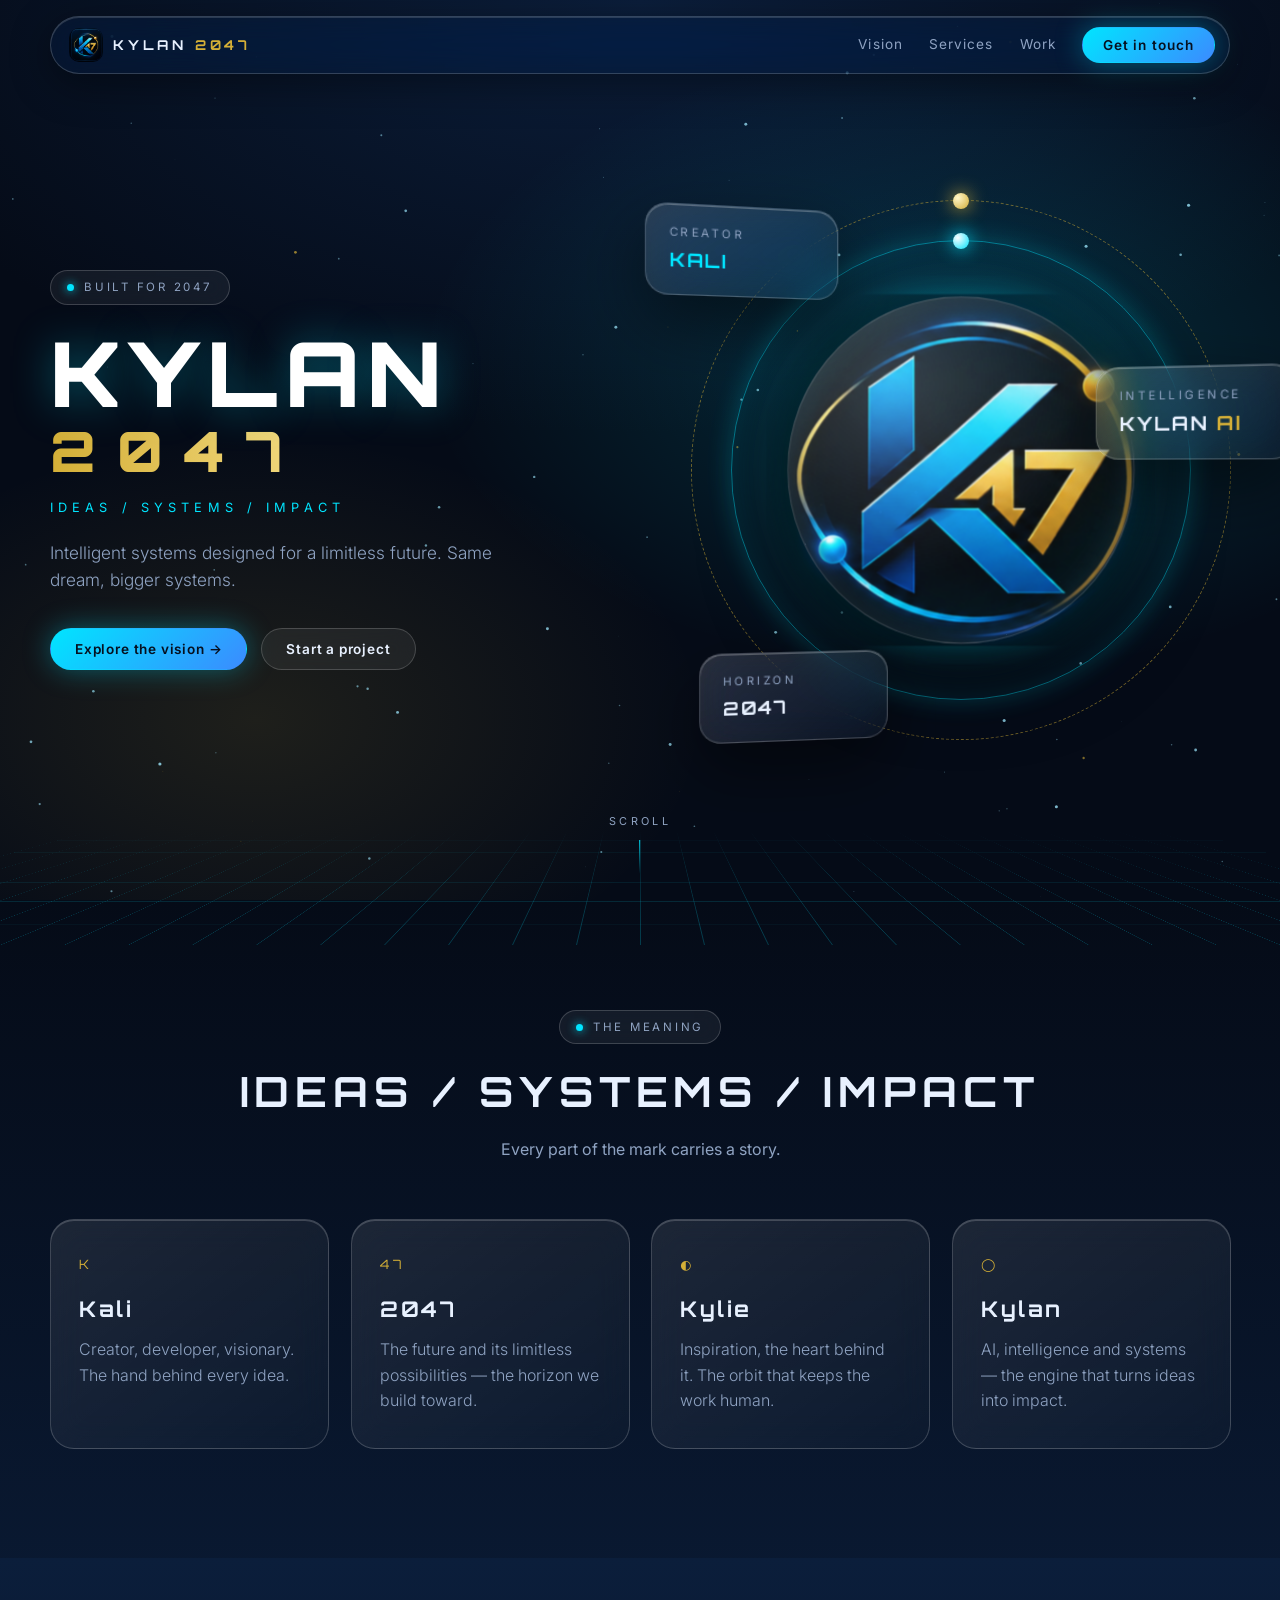
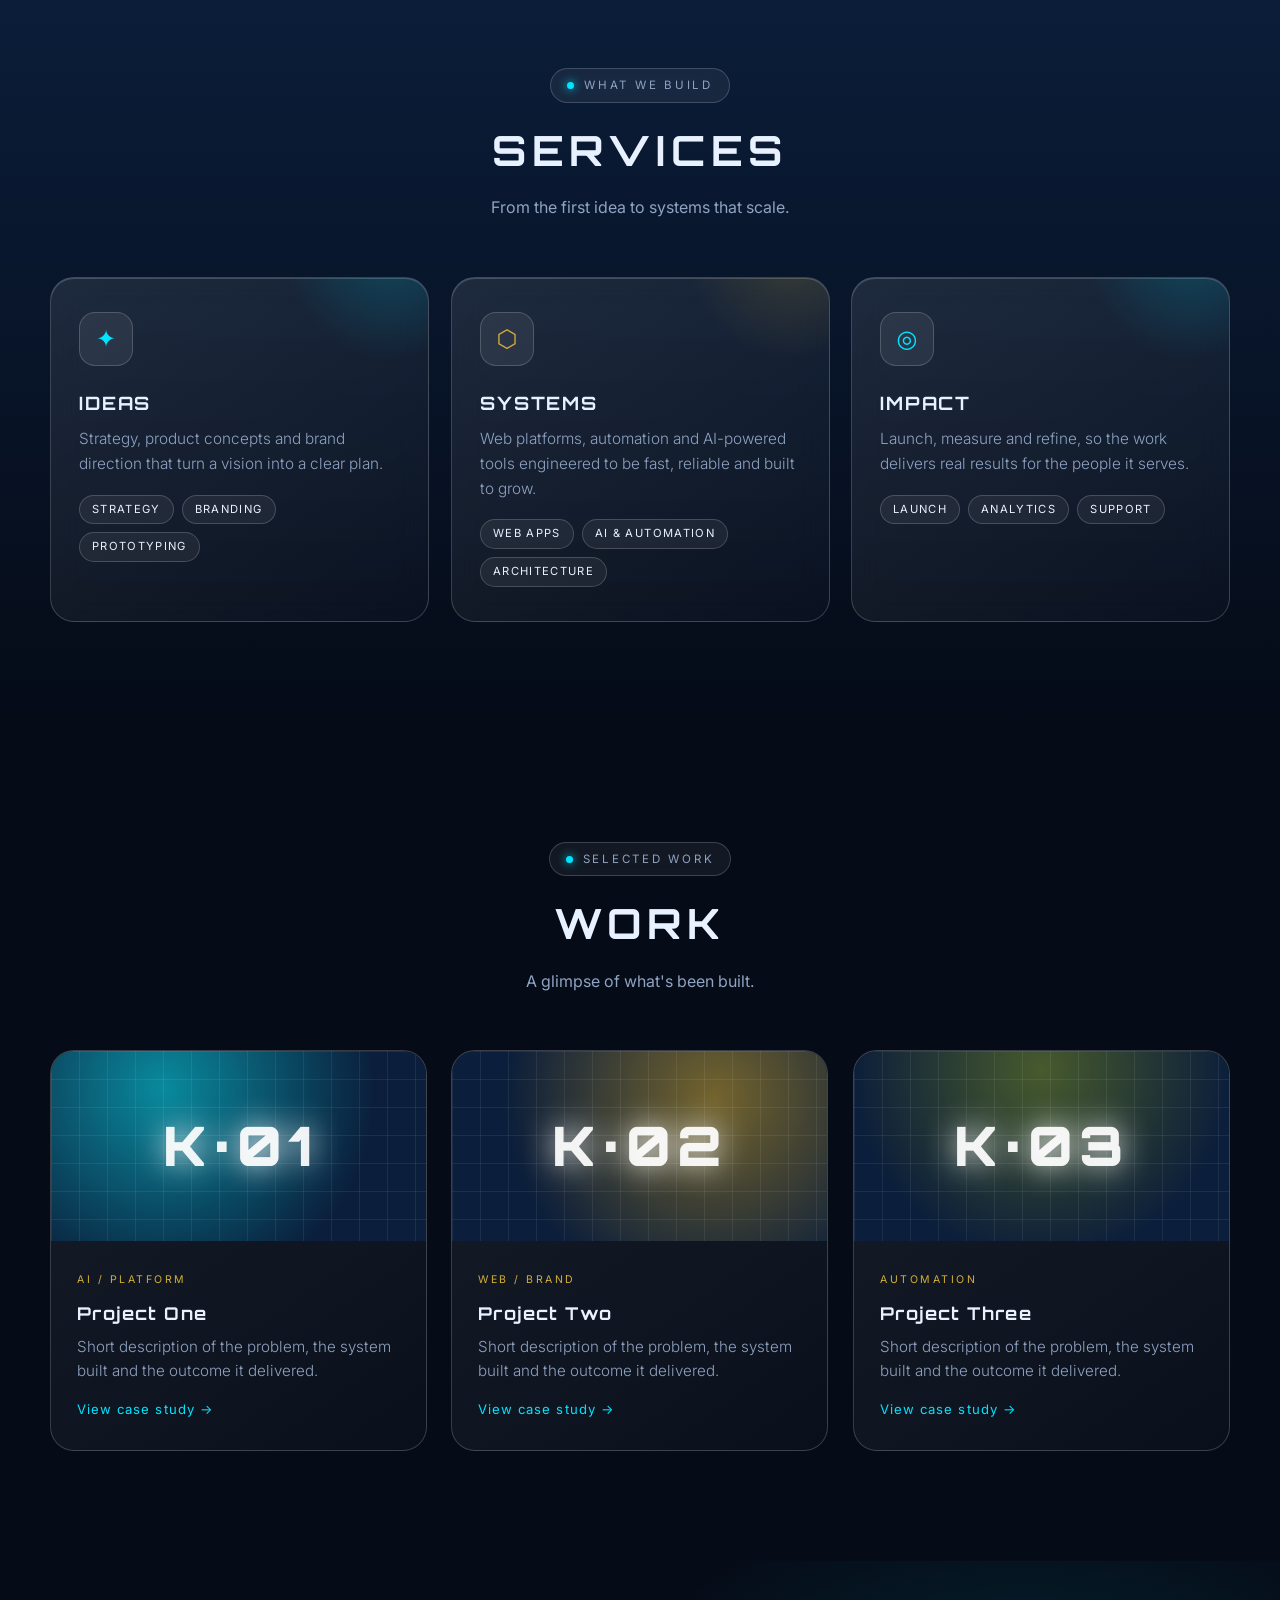
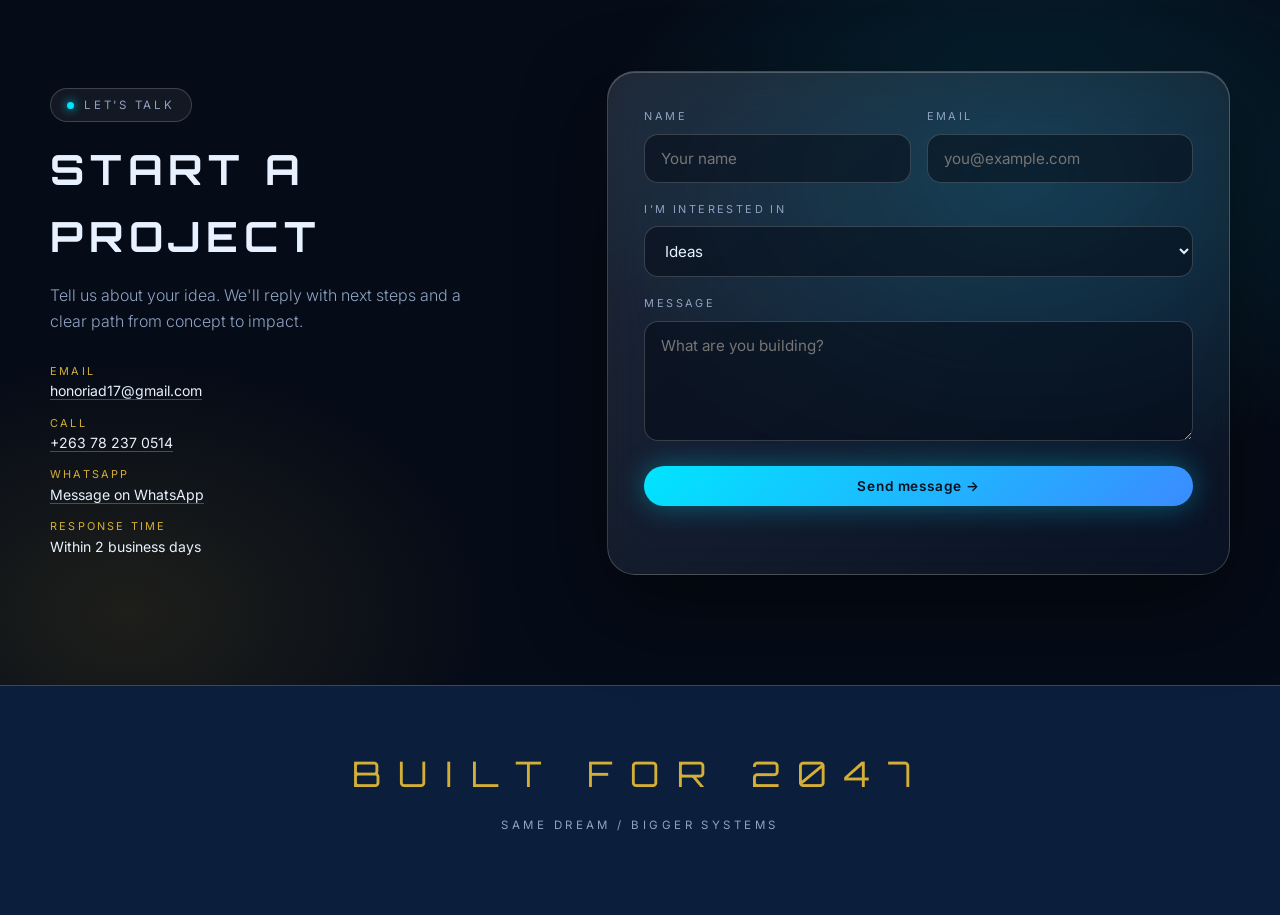
==== index.html @ e0486b14 "Initial commit" ====
<!doctype html>
<html lang="en">
<head>
<meta charset="utf-8">
<meta name="viewport" content="width=device-width, initial-scale=1">
<title>Kylan 2047 — Ideas / Systems / Impact</title>
<meta name="description" content="Kylan 2047 — built for the future. Same dream, bigger systems.">
<link rel="icon" href="assets/favicon.png">
<link rel="preconnect" href="https://fonts.googleapis.com">
<link href="https://fonts.googleapis.com/css2?family=Orbitron:wght@500;700;900&family=Inter:wght@300;400;500;600&display=swap" rel="stylesheet">
<style>
  :root {
    --navy: #0B1E3B;
    --cyan: #00E5FF;
    --green: #556B2F;
    --gold: #D4AF37;
    --ink: #050B17;
    --text: #E8F1FF;
    --muted: #8FA3C2;
    --glass: rgba(255,255,255,.06);
    --glass-edge: rgba(255,255,255,.18);
    --display: 'Orbitron', system-ui, sans-serif;
    --body: 'Inter', system-ui, sans-serif;
  }
  * { box-sizing: border-box; margin: 0; }
  html { scroll-behavior: smooth; }
  body {
    background: var(--ink);
    color: var(--text);
    font-family: var(--body);
    line-height: 1.6;
    overflow-x: hidden;
  }

  /* ---------- NAV ---------- */
  nav {
    position: fixed; inset: 16px 16px auto 16px; z-index: 50;
    max-width: 1180px; margin-inline: auto;
    display: flex; align-items: center; justify-content: space-between;
    padding: 10px 14px 10px 18px;
    background: rgba(11,30,59,.45);
    border: 1px solid var(--glass-edge);
    border-radius: 999px;
    backdrop-filter: blur(18px) saturate(160%);
    -webkit-backdrop-filter: blur(18px) saturate(160%);
    box-shadow: 0 10px 40px rgba(0,0,0,.4), inset 0 1px 0 rgba(255,255,255,.15);
  }
  .brand { display: flex; align-items: center; gap: 10px; text-decoration: none; color: var(--text);
    font-family: var(--display); font-weight: 700; letter-spacing: .28em; font-size: .85rem; }
  .brand img { width: 34px; height: 34px; object-fit: cover; border-radius: 10px; }
  .brand b { color: var(--gold); font-weight: 700; }
  .links { display: flex; gap: 26px; align-items: center; }
  .links a { color: var(--muted); text-decoration: none; font-size: .85rem; letter-spacing: .08em; transition: color .2s; }
  .links a:hover { color: var(--cyan); }
  .links a.btn-primary, .links a.btn-primary:hover { color: #06101f; }
  .btn {
    display: inline-flex; align-items: center; gap: 8px;
    padding: 12px 24px; border-radius: 999px; text-decoration: none; cursor: pointer;
    font: 600 .85rem var(--body); letter-spacing: .06em; border: 1px solid transparent;
    transition: transform .2s, box-shadow .2s, background .2s;
  }
  .btn-primary {
    color: #06101f;
    background: linear-gradient(135deg, var(--cyan), #3b8bff);
    box-shadow: 0 0 28px rgba(0,229,255,.35);
  }
  .btn-primary:hover { transform: translateY(-2px); box-shadow: 0 0 44px rgba(0,229,255,.6); }
  .btn-ghost { color: var(--text); background: var(--glass); border-color: var(--glass-edge);
    backdrop-filter: blur(10px); -webkit-backdrop-filter: blur(10px); }
  .btn-ghost:hover { border-color: var(--gold); color: var(--gold); transform: translateY(-2px); }
  nav .btn { padding: 9px 20px; }

  /* ---------- HERO ---------- */
  .hero {
    position: relative; min-height: 100vh; min-height: 100svh;
    display: grid; place-items: center;
    padding: 120px 24px 80px;
    isolation: isolate;
    background:
      radial-gradient(60% 50% at 75% 40%, rgba(0,229,255,.16), transparent 70%),
      radial-gradient(50% 45% at 20% 80%, rgba(212,175,55,.12), transparent 70%),
      radial-gradient(80% 60% at 50% 0%, var(--navy), transparent 80%),
      var(--ink);
  }
  .grid-floor {
    position: absolute; left: -25%; right: -25%; bottom: -5%; height: 55%; z-index: -1;
    background-image:
      linear-gradient(rgba(0,229,255,.22) 1px, transparent 1px),
      linear-gradient(90deg, rgba(0,229,255,.22) 1px, transparent 1px);
    background-size: 64px 64px;
    transform: perspective(500px) rotateX(62deg);
    transform-origin: 50% 100%;
    mask-image: linear-gradient(to top, #000 10%, transparent 85%);
    -webkit-mask-image: linear-gradient(to top, #000 10%, transparent 85%);
    animation: gridmove 6s linear infinite;
  }
  @keyframes gridmove { to { background-position: 0 64px, 64px 0; } }
  #stars { position: absolute; inset: 0; z-index: -2; width: 100%; height: 100%; }

  .hero-inner {
    width: 100%; max-width: 1180px;
    display: grid; grid-template-columns: 1.05fr .95fr; gap: 48px; align-items: center;
  }
  .eyebrow {
    display: inline-flex; align-items: center; gap: 10px;
    padding: 7px 16px; border-radius: 999px;
    background: var(--glass); border: 1px solid var(--glass-edge);
    backdrop-filter: blur(10px); -webkit-backdrop-filter: blur(10px);
    font-size: .72rem; letter-spacing: .24em; text-transform: uppercase; color: var(--muted);
  }
  .eyebrow i { width: 7px; height: 7px; border-radius: 50%; background: var(--cyan); box-shadow: 0 0 10px var(--cyan); }
  h1 {
    margin: 22px 0 18px;
    font-family: var(--display); font-weight: 900; line-height: 1.02;
    font-size: clamp(2.8rem, 7vw, 5.6rem); letter-spacing: .08em;
  }
  h1 .name { display: block; color: #fff; text-shadow: 0 0 40px rgba(0,229,255,.35); }
  h1 .year {
    display: block; font-size: .62em; letter-spacing: .38em; margin-top: .1em;
    background: linear-gradient(90deg, var(--gold), #f7e08a, var(--gold));
    -webkit-background-clip: text; background-clip: text; color: transparent;
  }
  .tagline { font-size: .8rem; letter-spacing: .4em; text-transform: uppercase; color: var(--cyan); margin-bottom: 20px; }
  .lede { max-width: 480px; color: var(--muted); font-size: 1.08rem; font-weight: 300; }
  .cta { display: flex; flex-wrap: wrap; gap: 14px; margin-top: 34px; }

  /* 3D stage */
  .stage { position: relative; height: min(560px, 70vw); perspective: 1200px; }
  .scene {
    position: absolute; inset: 0; transform-style: preserve-3d;
    transition: transform .15s ease-out;
  }
  .layer { position: absolute; transform-style: preserve-3d; }

  .core { left: 50%; top: 50%; width: 330px; height: 330px; margin: -165px 0 0 -165px; transform: translateZ(60px); animation: float 7s ease-in-out infinite; }
  .core .glass-disc {
    position: absolute; inset: 0; border-radius: 50%;
    background: radial-gradient(circle at 30% 25%, rgba(255,255,255,.22), rgba(255,255,255,.04) 55%, rgba(0,229,255,.08));
    border: 1px solid var(--glass-edge);
    backdrop-filter: blur(14px); -webkit-backdrop-filter: blur(14px);
    box-shadow: 0 30px 80px rgba(0,0,0,.55), 0 0 90px rgba(0,229,255,.25), inset 0 0 40px rgba(255,255,255,.08);
  }
  .core img {
    position: absolute; inset: -6%; width: 112%; height: 112%; object-fit: contain;
    mix-blend-mode: screen; transform: translateZ(50px);
    -webkit-mask-image: radial-gradient(circle, #000 55%, transparent 74%);
    mask-image: radial-gradient(circle, #000 55%, transparent 74%);
    filter: drop-shadow(0 0 22px rgba(0,229,255,.45));
  }
  @keyframes float { 0%,100% { translate: 0 -10px; } 50% { translate: 0 12px; } }

  .ring {
    left: 50%; top: 50%; border-radius: 50%; border: 1px solid transparent;
    transform-style: preserve-3d;
  }
  .ring.r1 { width: 460px; height: 460px; margin: -230px 0 0 -230px;
    border-color: rgba(0,229,255,.45); box-shadow: 0 0 24px rgba(0,229,255,.2), inset 0 0 24px rgba(0,229,255,.1);
    animation: spin1 16s linear infinite; }
  .ring.r2 { width: 540px; height: 540px; margin: -270px 0 0 -270px;
    border-color: rgba(212,175,55,.5); border-style: dashed;
    animation: spin2 24s linear infinite; }
  @keyframes spin1 { from { transform: rotateX(72deg) rotateZ(0); } to { transform: rotateX(72deg) rotateZ(360deg); } }
  @keyframes spin2 { from { transform: rotateX(72deg) rotateY(18deg) rotateZ(360deg); } to { transform: rotateX(72deg) rotateY(18deg) rotateZ(0); } }
  .orb { position: absolute; width: 16px; height: 16px; border-radius: 50%; top: -8px; left: calc(50% - 8px); }
  .r1 .orb { background: radial-gradient(circle at 30% 30%, #fff, var(--cyan)); box-shadow: 0 0 18px var(--cyan); }
  .r2 .orb { background: radial-gradient(circle at 30% 30%, #fff6c9, var(--gold)); box-shadow: 0 0 18px var(--gold); }

  .card {
    position: absolute; padding: 16px 20px; border-radius: 20px; min-width: 170px;
    background: linear-gradient(145deg, rgba(255,255,255,.14), rgba(255,255,255,.03));
    border: 1px solid var(--glass-edge);
    backdrop-filter: blur(20px) saturate(170%); -webkit-backdrop-filter: blur(20px) saturate(170%);
    box-shadow: 0 24px 60px rgba(0,0,0,.5), inset 0 1px 0 rgba(255,255,255,.25);
  }
  .card small { display: block; font-size: .64rem; letter-spacing: .24em; text-transform: uppercase; color: var(--muted); }
  .card strong { display: block; margin-top: 4px; font-family: var(--display); font-size: 1.05rem; letter-spacing: .1em; }
  .card em { font-style: normal; color: var(--gold); }
  .c1 { left: -2%; top: 8%; transform: translateZ(130px) rotateY(14deg); animation: float 6s ease-in-out infinite; }
  .c2 { right: -3%; top: 34%; transform: translateZ(170px) rotateY(-16deg); animation: float 8s ease-in-out -2s infinite; }
  .c3 { left: 6%; bottom: 6%; transform: translateZ(110px) rotateY(10deg); animation: float 7s ease-in-out -4s infinite; }
  .c1 strong { color: var(--cyan); }

  .scroll-hint { position: absolute; bottom: 26px; left: 50%; translate: -50% 0; font-size: .68rem; letter-spacing: .3em; color: var(--muted); text-transform: uppercase; }
  .scroll-hint::after { content: ""; display: block; width: 1px; height: 34px; margin: 10px auto 0; background: linear-gradient(var(--cyan), transparent); animation: drip 2s ease-in-out infinite; }
  @keyframes drip { 0% { transform: scaleY(0); transform-origin: top; } 50% { transform: scaleY(1); transform-origin: top; } 51% { transform-origin: bottom; } 100% { transform: scaleY(0); transform-origin: bottom; } }

  /* ---------- PILLARS ---------- */
  section.pillars { padding: 110px 24px; background: linear-gradient(var(--ink), var(--navy) 140%); }
  .wrap { max-width: 1180px; margin: 0 auto; }
  .section-head { text-align: center; margin-bottom: 56px; }
  .section-head h2 { font-family: var(--display); font-size: clamp(1.7rem, 4vw, 2.6rem); letter-spacing: .14em; margin-top: 14px; }
  .section-head p { color: var(--muted); margin-top: 12px; }
  .cards { display: grid; grid-template-columns: repeat(auto-fit, minmax(260px, 1fr)); gap: 22px; perspective: 1000px; }
  .pillar {
    padding: 34px 28px; border-radius: 24px;
    background: linear-gradient(145deg, rgba(255,255,255,.09), rgba(255,255,255,.02));
    border: 1px solid var(--glass-edge);
    backdrop-filter: blur(16px); -webkit-backdrop-filter: blur(16px);
    box-shadow: inset 0 1px 0 rgba(255,255,255,.18);
    transition: transform .25s ease-out, border-color .3s, box-shadow .3s;
    transform-style: preserve-3d; will-change: transform;
  }
  .pillar:hover { border-color: rgba(0,229,255,.5); box-shadow: 0 30px 70px rgba(0,0,0,.5), 0 0 40px rgba(0,229,255,.15); }
  .pillar .num { font-family: var(--display); font-size: .8rem; letter-spacing: .3em; color: var(--gold); transform: translateZ(30px); display: block; }
  .pillar h3 { font-family: var(--display); font-size: 1.35rem; letter-spacing: .12em; margin: 18px 0 10px; transform: translateZ(40px); }
  .pillar p { color: var(--muted); font-weight: 300; transform: translateZ(20px); }

  /* ---------- SHARED SECTION BITS ---------- */
  section { scroll-margin-top: 90px; }
  section.services, section.work, section.contact { padding: 110px 24px; position: relative; }
  section.services { background: linear-gradient(var(--navy), var(--ink)); }
  section.work { background: var(--ink); }
  section.contact {
    background:
      radial-gradient(50% 60% at 80% 30%, rgba(0,229,255,.14), transparent 70%),
      radial-gradient(40% 50% at 10% 90%, rgba(212,175,55,.12), transparent 70%),
      var(--ink);
  }

  /* ---------- SERVICES ---------- */
  .svc-grid { display: grid; grid-template-columns: repeat(auto-fit, minmax(290px, 1fr)); gap: 22px; perspective: 1000px; }
  .svc {
    position: relative; padding: 34px 28px; border-radius: 24px; overflow: hidden;
    background: linear-gradient(145deg, rgba(255,255,255,.09), rgba(255,255,255,.02));
    border: 1px solid var(--glass-edge);
    backdrop-filter: blur(16px); -webkit-backdrop-filter: blur(16px);
    box-shadow: inset 0 1px 0 rgba(255,255,255,.18);
    transition: transform .25s ease-out, border-color .3s, box-shadow .3s;
    transform-style: preserve-3d; will-change: transform;
  }
  .svc::before {
    content: ""; position: absolute; inset: -40% -20% auto auto; width: 220px; height: 220px; border-radius: 50%;
    background: radial-gradient(circle, var(--accent, var(--cyan)), transparent 70%); opacity: .18; transition: opacity .3s;
  }
  .svc:hover { border-color: var(--accent, var(--cyan)); box-shadow: 0 30px 70px rgba(0,0,0,.5); }
  .svc:hover::before { opacity: .38; }
  .svc.gold { --accent: var(--gold); }
  .svc .ico {
    width: 54px; height: 54px; border-radius: 16px; display: grid; place-items: center; font-size: 1.5rem;
    background: rgba(255,255,255,.07); border: 1px solid var(--glass-edge); color: var(--accent, var(--cyan));
    transform: translateZ(40px);
  }
  .svc h3 { font-family: var(--display); font-size: 1.15rem; letter-spacing: .1em; margin: 22px 0 10px; transform: translateZ(30px); }
  .svc p { color: var(--muted); font-weight: 300; font-size: .96rem; }
  .svc ul { list-style: none; padding: 0; margin: 18px 0 0; display: flex; flex-wrap: wrap; gap: 8px; }
  .svc li { font-size: .7rem; letter-spacing: .12em; text-transform: uppercase; padding: 5px 12px; border-radius: 999px;
    background: rgba(255,255,255,.06); border: 1px solid var(--glass-edge); color: var(--text); }

  /* ---------- WORK ---------- */
  .work-grid { display: grid; grid-template-columns: repeat(auto-fit, minmax(300px, 1fr)); gap: 24px; perspective: 1200px; }
  .project {
    border-radius: 24px; overflow: hidden; text-decoration: none; color: inherit; display: block;
    background: linear-gradient(145deg, rgba(255,255,255,.08), rgba(255,255,255,.02));
    border: 1px solid var(--glass-edge);
    transition: transform .25s ease-out, border-color .3s, box-shadow .3s; will-change: transform;
  }
  .project:hover { border-color: rgba(0,229,255,.5); box-shadow: 0 30px 70px rgba(0,0,0,.55), 0 0 40px rgba(0,229,255,.12); }
  .thumb { height: 190px; position: relative; display: grid; place-items: center; overflow: hidden; }
  .thumb::before { content: ""; position: absolute; inset: 0; background-image:
      linear-gradient(rgba(255,255,255,.07) 1px, transparent 1px), linear-gradient(90deg, rgba(255,255,255,.07) 1px, transparent 1px);
    background-size: 28px 28px; }
  .thumb .glyph { position: relative; font-family: var(--display); font-weight: 900; font-size: 3.4rem; letter-spacing: .1em;
    color: rgba(255,255,255,.92); text-shadow: 0 0 30px currentColor; }
  .t1 { background: radial-gradient(circle at 30% 20%, rgba(0,229,255,.55), var(--navy) 70%); }
  .t2 { background: radial-gradient(circle at 70% 25%, rgba(212,175,55,.5), var(--navy) 70%); }
  .t3 { background: radial-gradient(circle at 50% 10%, rgba(85,107,47,.8), var(--navy) 75%); }
  .proj-body { padding: 24px 26px 28px; }
  .tag { font-size: .66rem; letter-spacing: .24em; text-transform: uppercase; color: var(--gold); }
  .proj-body h3 { font-family: var(--display); font-size: 1.1rem; letter-spacing: .08em; margin: 8px 0 8px; }
  .proj-body p { color: var(--muted); font-weight: 300; font-size: .95rem; }
  .proj-body .more { display: inline-block; margin-top: 16px; color: var(--cyan); font-size: .82rem; letter-spacing: .08em; }

  /* ---------- CONTACT ---------- */
  .contact-wrap { display: grid; grid-template-columns: .9fr 1.1fr; gap: 48px; align-items: center; }
  .contact-copy h2 { font-family: var(--display); font-size: clamp(1.7rem, 4vw, 2.6rem); letter-spacing: .14em; margin: 14px 0; }
  .contact-copy p { color: var(--muted); font-weight: 300; max-width: 420px; }
  .contact-copy .meta { margin-top: 28px; display: grid; gap: 12px; font-size: .88rem; color: var(--text); }
  .contact-copy .meta span { color: var(--gold); letter-spacing: .2em; font-size: .68rem; text-transform: uppercase; display: block; }
  .contact-copy .meta a { color: var(--text); text-decoration: none; border-bottom: 1px solid rgba(0,229,255,.4); transition: color .2s, border-color .2s; }
  .contact-copy .meta a:hover { color: var(--cyan); border-color: var(--cyan); }
  .form-card {
    padding: 36px; border-radius: 28px;
    background: linear-gradient(145deg, rgba(255,255,255,.12), rgba(255,255,255,.03));
    border: 1px solid var(--glass-edge);
    backdrop-filter: blur(24px) saturate(170%); -webkit-backdrop-filter: blur(24px) saturate(170%);
    box-shadow: 0 30px 80px rgba(0,0,0,.5), inset 0 1px 0 rgba(255,255,255,.22);
  }
  .field { display: block; margin-bottom: 18px; }
  .field span { display: block; font-size: .68rem; letter-spacing: .22em; text-transform: uppercase; color: var(--muted); margin-bottom: 8px; }
  .field input, .field select, .field textarea {
    width: 100%; padding: 14px 16px; border-radius: 14px; font: 400 .95rem var(--body); color: var(--text);
    background: rgba(5,11,23,.55); border: 1px solid var(--glass-edge); outline: none;
    transition: border-color .2s, box-shadow .2s;
  }
  .field select option { background: var(--navy); }
  .field textarea { resize: vertical; min-height: 120px; }
  .field input:focus, .field select:focus, .field textarea:focus { border-color: var(--cyan); box-shadow: 0 0 0 3px rgba(0,229,255,.18); }
  .row2 { display: grid; grid-template-columns: 1fr 1fr; gap: 16px; }
  .form-card .btn { width: 100%; justify-content: center; border: 0; }
  .form-note { margin-top: 14px; font-size: .85rem; text-align: center; min-height: 1.3em; color: var(--cyan); }

  footer { padding: 60px 24px 80px; text-align: center; background: var(--navy); border-top: 1px solid var(--glass-edge); }
  footer .big { font-family: var(--display); font-size: clamp(1.4rem, 4vw, 2.2rem); letter-spacing: .5em; color: var(--gold); }
  footer p { color: var(--muted); letter-spacing: .3em; font-size: .72rem; text-transform: uppercase; margin-top: 14px; }

  /* ---------- RESPONSIVE ---------- */
  @media (max-width: 900px) {
    .links a:not(.btn) { display: none; }
    .contact-wrap { grid-template-columns: 1fr; }
    .row2 { grid-template-columns: 1fr; }
    .form-card { padding: 26px 20px; }
    .hero-inner { grid-template-columns: 1fr; text-align: center; gap: 20px; }
    .lede { margin-inline: auto; }
    .cta { justify-content: center; }
    .stage { height: 460px; order: -1; }
    .core { width: 240px; height: 240px; margin: -120px 0 0 -120px; }
    .ring.r1 { width: 330px; height: 330px; margin: -165px 0 0 -165px; }
    .ring.r2 { width: 390px; height: 390px; margin: -195px 0 0 -195px; }
    .c1 { left: 2%; top: 4%; transform: translateZ(60px) rotateY(14deg); }
    .c2 { right: 2%; top: 62%; transform: translateZ(70px) rotateY(-16deg); }
    .c3 { display: none; }
    .card { min-width: 140px; padding: 12px 16px; }
  }
  @media (prefers-reduced-motion: reduce) {
    *, *::before, *::after { animation: none !important; transition: none !important; }
  }
</style>
</head>
<body>

<nav>
  <a class="brand" href="#top"><img src="assets/favicon.png" alt=""><span>KYLAN <b>2047</b></span></a>
  <div class="links">
    <a href="#pillars">Vision</a>
    <a href="#services">Services</a>
    <a href="#work">Work</a>
    <a class="btn btn-primary" href="#contact">Get in touch</a>
  </div>
</nav>

<header class="hero" id="top">
  <canvas id="stars" aria-hidden="true"></canvas>
  <div class="grid-floor" aria-hidden="true"></div>

  <div class="hero-inner">
    <div class="copy">
      <span class="eyebrow"><i></i> Built for 2047</span>
      <h1><span class="name">KYLAN</span><span class="year">2047</span></h1>
      <p class="tagline">Ideas / Systems / Impact</p>
      <p class="lede">Intelligent systems designed for a limitless future. Same dream, bigger systems.</p>
      <div class="cta">
        <a class="btn btn-primary" href="#pillars">Explore the vision →</a>
        <a class="btn btn-ghost" href="#contact">Start a project</a>
      </div>
    </div>

    <div class="stage" id="stage">
      <div class="scene" id="scene">
        <div class="layer ring r1"><span class="orb"></span></div>
        <div class="layer ring r2"><span class="orb"></span></div>
        <div class="layer core">
          <div class="glass-disc"></div>
          <img src="assets/icon.png" alt="Kylan 2047 K47 emblem">
        </div>
        <div class="card c1"><small>Creator</small><strong>KALI</strong></div>
        <div class="card c2"><small>Intelligence</small><strong>KYLAN <em>AI</em></strong></div>
        <div class="card c3"><small>Horizon</small><strong>2047</strong></div>
      </div>
    </div>
  </div>

  <div class="scroll-hint">Scroll</div>
</header>

<section class="pillars" id="pillars">
  <div class="wrap">
    <div class="section-head">
      <span class="eyebrow"><i></i> The meaning</span>
      <h2>IDEAS / SYSTEMS / IMPACT</h2>
      <p>Every part of the mark carries a story.</p>
    </div>
    <div class="cards">
      <article class="pillar"><span class="num">K</span><h3>Kali</h3><p>Creator, developer, visionary. The hand behind every idea.</p></article>
      <article class="pillar"><span class="num">47</span><h3>2047</h3><p>The future and its limitless possibilities — the horizon we build toward.</p></article>
      <article class="pillar"><span class="num">◐</span><h3>Kylie</h3><p>Inspiration, the heart behind it. The orbit that keeps the work human.</p></article>
      <article class="pillar"><span class="num">◯</span><h3>Kylan</h3><p>AI, intelligence and systems — the engine that turns ideas into impact.</p></article>
    </div>
  </div>
</section>

<section class="services" id="services">
  <div class="wrap">
    <div class="section-head">
      <span class="eyebrow"><i></i> What we build</span>
      <h2>SERVICES</h2>
      <p>From the first idea to systems that scale.</p>
    </div>
    <div class="svc-grid">
      <article class="svc">
        <div class="ico">✦</div>
        <h3>IDEAS</h3>
        <p>Strategy, product concepts and brand direction that turn a vision into a clear plan.</p>
        <ul><li>Strategy</li><li>Branding</li><li>Prototyping</li></ul>
      </article>
      <article class="svc gold">
        <div class="ico">⬡</div>
        <h3>SYSTEMS</h3>
        <p>Web platforms, automation and AI-powered tools engineered to be fast, reliable and built to grow.</p>
        <ul><li>Web apps</li><li>AI &amp; automation</li><li>Architecture</li></ul>
      </article>
      <article class="svc">
        <div class="ico">◎</div>
        <h3>IMPACT</h3>
        <p>Launch, measure and refine, so the work delivers real results for the people it serves.</p>
        <ul><li>Launch</li><li>Analytics</li><li>Support</li></ul>
      </article>
    </div>
  </div>
</section>

<section class="work" id="work">
  <div class="wrap">
    <div class="section-head">
      <span class="eyebrow"><i></i> Selected work</span>
      <h2>WORK</h2>
      <p>A glimpse of what's been built.</p>
    </div>
    <div class="work-grid">
      <a class="project" href="#contact">
        <div class="thumb t1"><span class="glyph">K·01</span></div>
        <div class="proj-body"><span class="tag">AI / Platform</span><h3>Project One</h3><p>Short description of the problem, the system built and the outcome it delivered.</p><span class="more">View case study →</span></div>
      </a>
      <a class="project" href="#contact">
        <div class="thumb t2"><span class="glyph">K·02</span></div>
        <div class="proj-body"><span class="tag">Web / Brand</span><h3>Project Two</h3><p>Short description of the problem, the system built and the outcome it delivered.</p><span class="more">View case study →</span></div>
      </a>
      <a class="project" href="#contact">
        <div class="thumb t3"><span class="glyph">K·03</span></div>
        <div class="proj-body"><span class="tag">Automation</span><h3>Project Three</h3><p>Short description of the problem, the system built and the outcome it delivered.</p><span class="more">View case study →</span></div>
      </a>
    </div>
  </div>
</section>

<section class="contact" id="contact">
  <div class="wrap contact-wrap">
    <div class="contact-copy">
      <span class="eyebrow"><i></i> Let's talk</span>
      <h2>START A PROJECT</h2>
      <p>Tell us about your idea. We'll reply with next steps and a clear path from concept to impact.</p>
      <div class="meta">
        <div><span>Email</span><a href="mailto:honoriad17@gmail.com">honoriad17@gmail.com</a></div>
        <div><span>Call</span><a href="tel:+263782370514">+263 78 237 0514</a></div>
        <div><span>WhatsApp</span><a href="https://wa.me/263782370514" target="_blank" rel="noopener">Message on WhatsApp</a></div>
        <div><span>Response time</span>Within 2 business days</div>
      </div>
    </div>
    <form class="form-card" id="contactForm" novalidate>
      <div class="row2">
        <label class="field"><span>Name</span><input name="name" required autocomplete="name" placeholder="Your name"></label>
        <label class="field"><span>Email</span><input name="email" type="email" required autocomplete="email" placeholder="you@example.com"></label>
      </div>
      <label class="field"><span>I'm interested in</span>
        <select name="topic"><option>Ideas</option><option>Systems</option><option>Impact</option><option>Something else</option></select>
      </label>
      <label class="field"><span>Message</span><textarea name="message" required placeholder="What are you building?"></textarea></label>
      <button class="btn btn-primary" type="submit">Send message →</button>
      <p class="form-note" id="formNote" role="status"></p>
    </form>
  </div>
</section>

<footer>
  <div class="big">BUILT FOR 2047</div>
  <p>Same dream / Bigger systems</p>
</footer>

<script>
  // Mouse / touch parallax tilt for the hero scene
  const stage = document.getElementById('stage');
  const scene = document.getElementById('scene');
  const hero = document.querySelector('.hero');
  const reduce = matchMedia('(prefers-reduced-motion: reduce)').matches;
  function tilt(cx, cy) {
    const r = stage.getBoundingClientRect();
    const x = (cx - (r.left + r.width / 2)) / window.innerWidth;
    const y = (cy - (r.top + r.height / 2)) / window.innerHeight;
    scene.style.transform = `rotateY(${x * 28}deg) rotateX(${-y * 22}deg)`;
  }
  if (!reduce) {
    hero.addEventListener('pointermove', e => tilt(e.clientX, e.clientY));
    hero.addEventListener('pointerleave', () => scene.style.transform = '');
  }

  // Contact form -> Formspree. Paste your endpoint, e.g. 'https://formspree.io/f/xxxxxxxx'
  const FORMSPREE_ENDPOINT = 'https://formspree.io/f/maeqnlew';
  const form = document.getElementById('contactForm'), note = document.getElementById('formNote');
  const say = (msg, color) => { note.style.color = color; note.textContent = msg; };
  form.addEventListener('submit', async e => {
    e.preventDefault();
    const d = Object.fromEntries(new FormData(form));
    if (!d.name.trim() || !/^\S+@\S+\.\S+$/.test(d.email) || !d.message.trim()) {
      return say('Please add your name, a valid email and a message.', 'var(--gold)');
    }
    if (!FORMSPREE_ENDPOINT) {
      return say('The form isn\'t connected yet. Please email or WhatsApp us instead.', 'var(--gold)');
    }
    const btn = form.querySelector('button');
    btn.disabled = true; say('Sending…', 'var(--muted)');
    try {
      const res = await fetch(FORMSPREE_ENDPOINT, {
        method: 'POST', headers: { 'Accept': 'application/json' }, body: new FormData(form)
      });
      if (!res.ok) throw new Error(res.status);
      say('Thanks! Your message was sent. We\'ll be in touch soon.', 'var(--cyan)');
      form.reset();
    } catch {
      say('Something went wrong. Please email or WhatsApp us instead.', 'var(--gold)');
    } finally { btn.disabled = false; }
  });

  // 3D tilt on cards
  document.querySelectorAll('.pillar, .svc, .project').forEach(el => {
    if (reduce) return;
    el.addEventListener('pointermove', e => {
      const r = el.getBoundingClientRect();
      const px = (e.clientX - r.left) / r.width - .5;
      const py = (e.clientY - r.top) / r.height - .5;
      el.style.transform = `rotateY(${px * 14}deg) rotateX(${-py * 14}deg) translateZ(10px)`;
    });
    el.addEventListener('pointerleave', () => el.style.transform = '');
  });

  // Starfield with depth
  (function () {
    const c = document.getElementById('stars'), ctx = c.getContext('2d');
    let w, h, stars = [];
    function size() {
      const d = Math.min(devicePixelRatio || 1, 2);
      w = c.width = c.offsetWidth * d; h = c.height = c.offsetHeight * d;
      stars = Array.from({ length: 110 }, () => ({
        x: Math.random() * w, y: Math.random() * h,
        z: Math.random() * .8 + .2, gold: Math.random() < .15
      }));
    }
    function draw() {
      ctx.clearRect(0, 0, w, h);
      for (const s of stars) {
        s.y += s.z * .25; if (s.y > h) { s.y = 0; s.x = Math.random() * w; }
        ctx.globalAlpha = s.z * .8;
        ctx.fillStyle = s.gold ? '#D4AF37' : '#9fe9ff';
        ctx.beginPath(); ctx.arc(s.x, s.y, s.z * 1.6, 0, 6.283); ctx.fill();
      }
      if (!reduce) requestAnimationFrame(draw);
    }
    size(); draw(); addEventListener('resize', size);
  })();
</script>
</body>
</html>
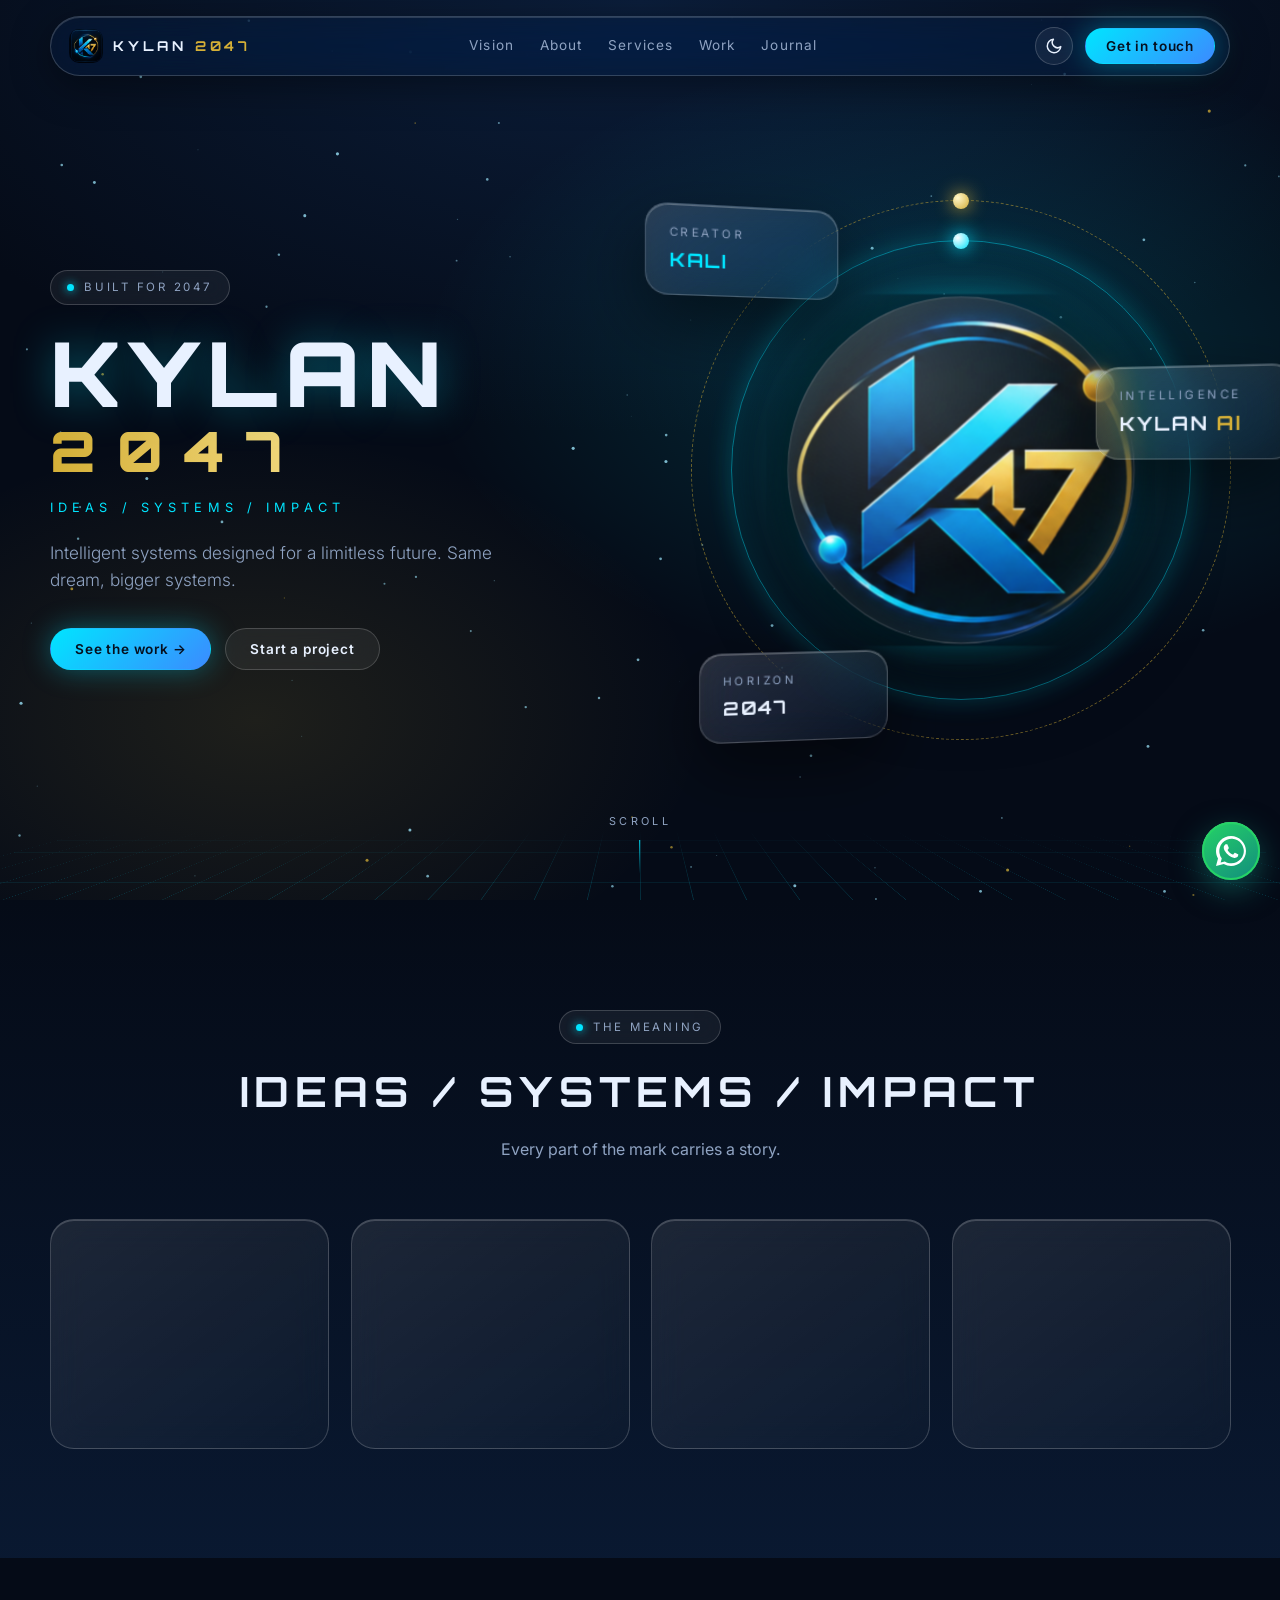
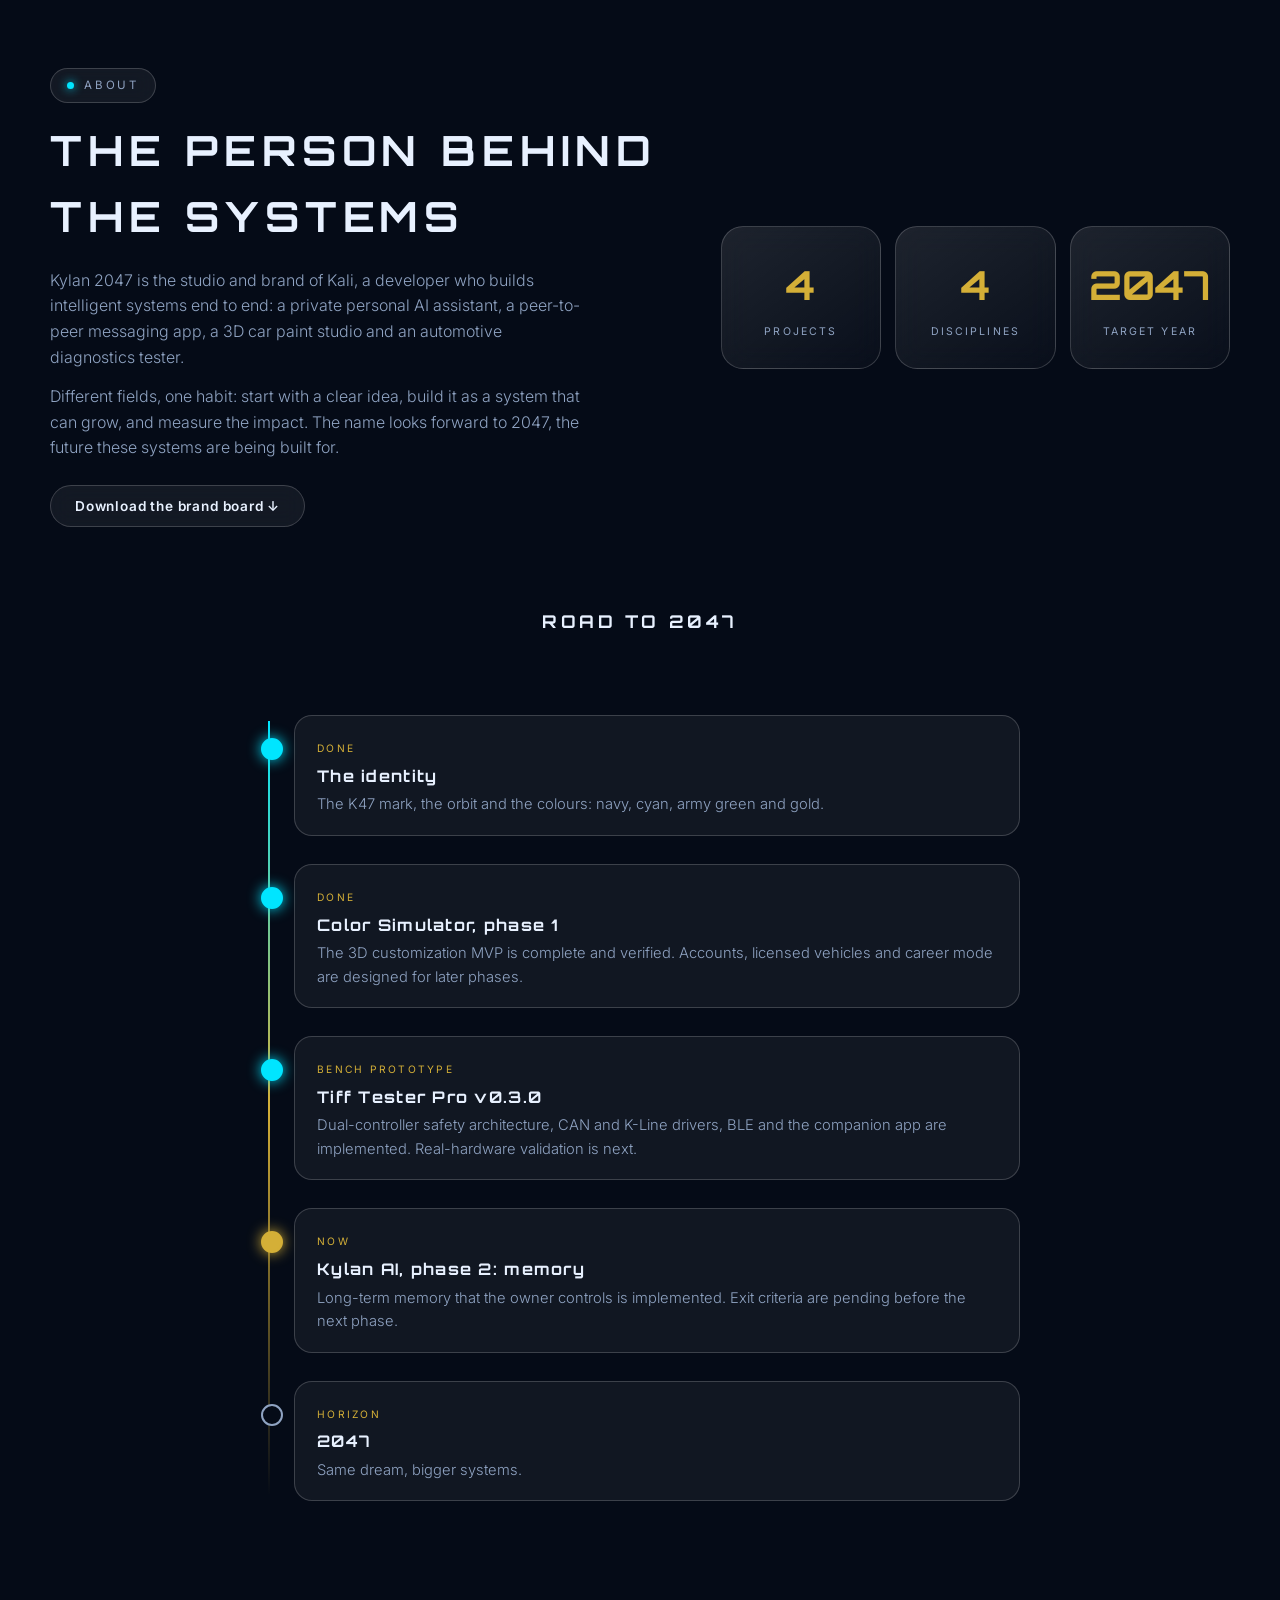
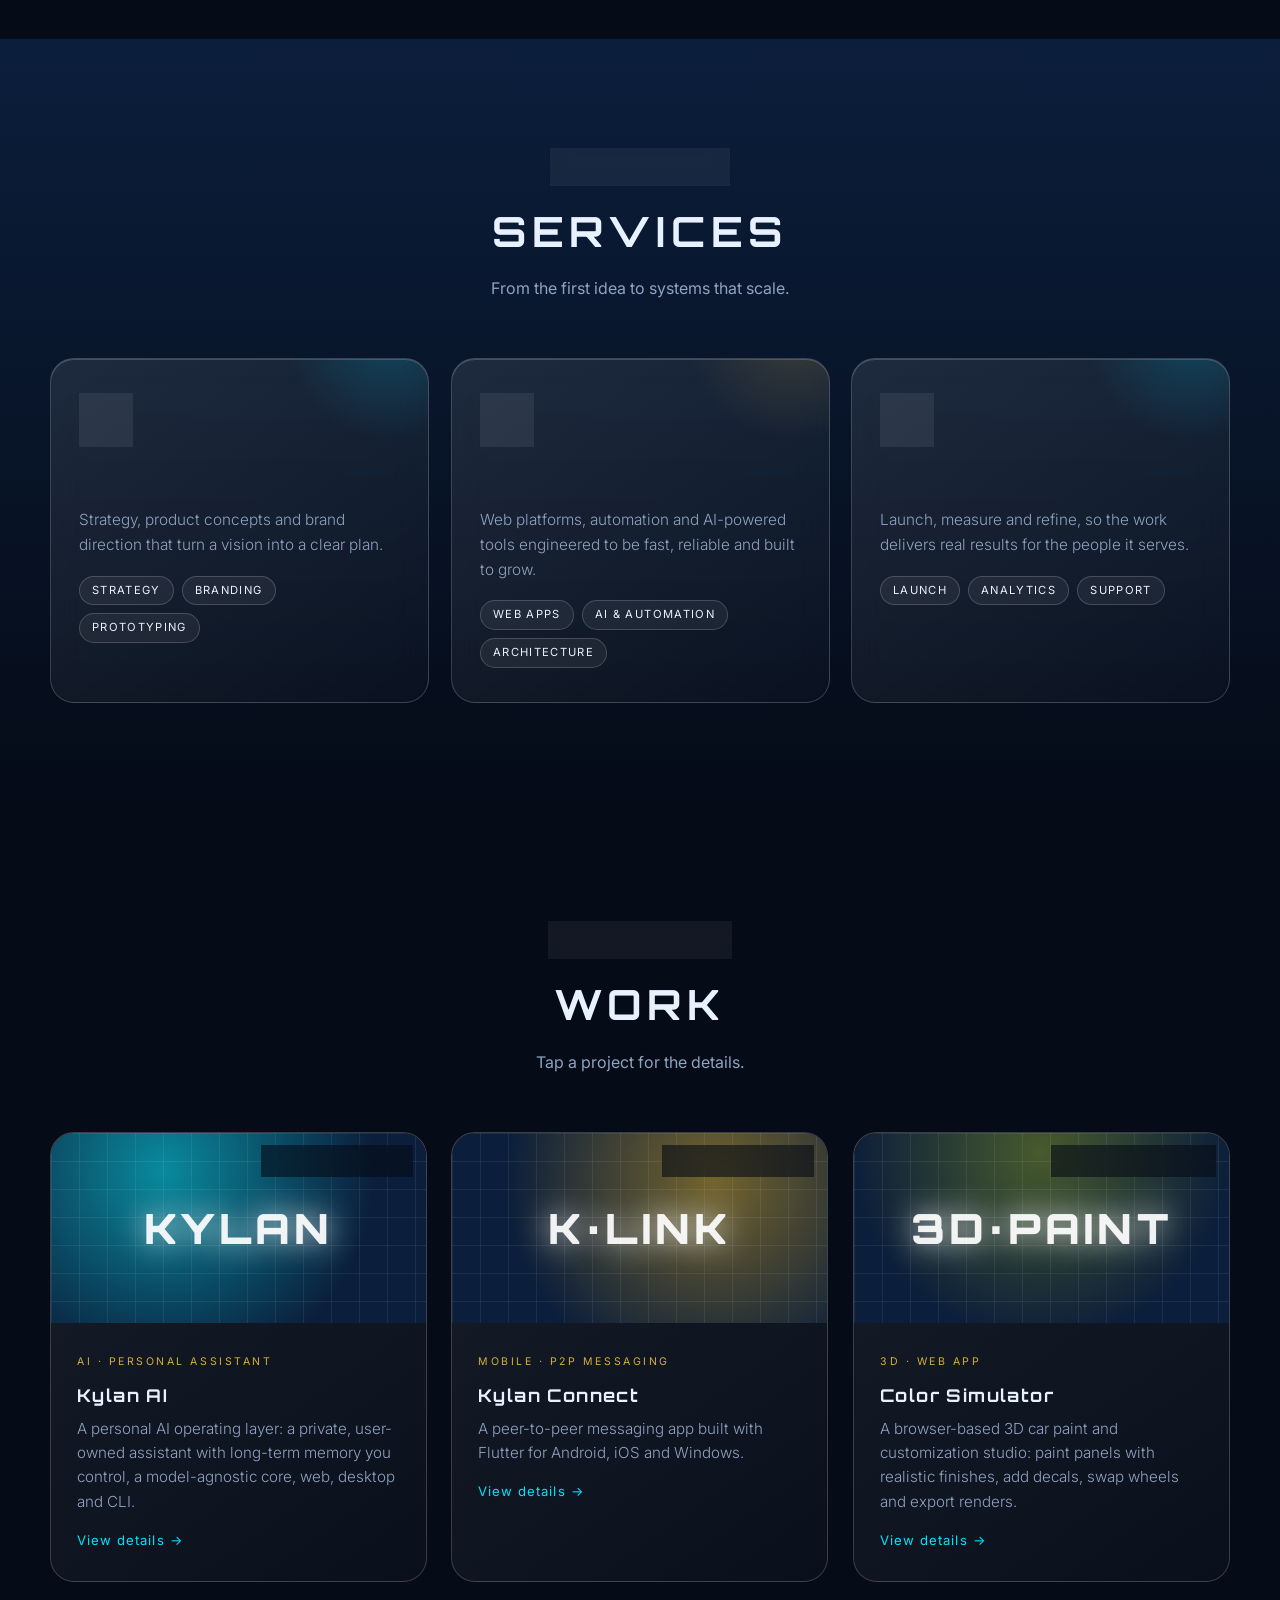
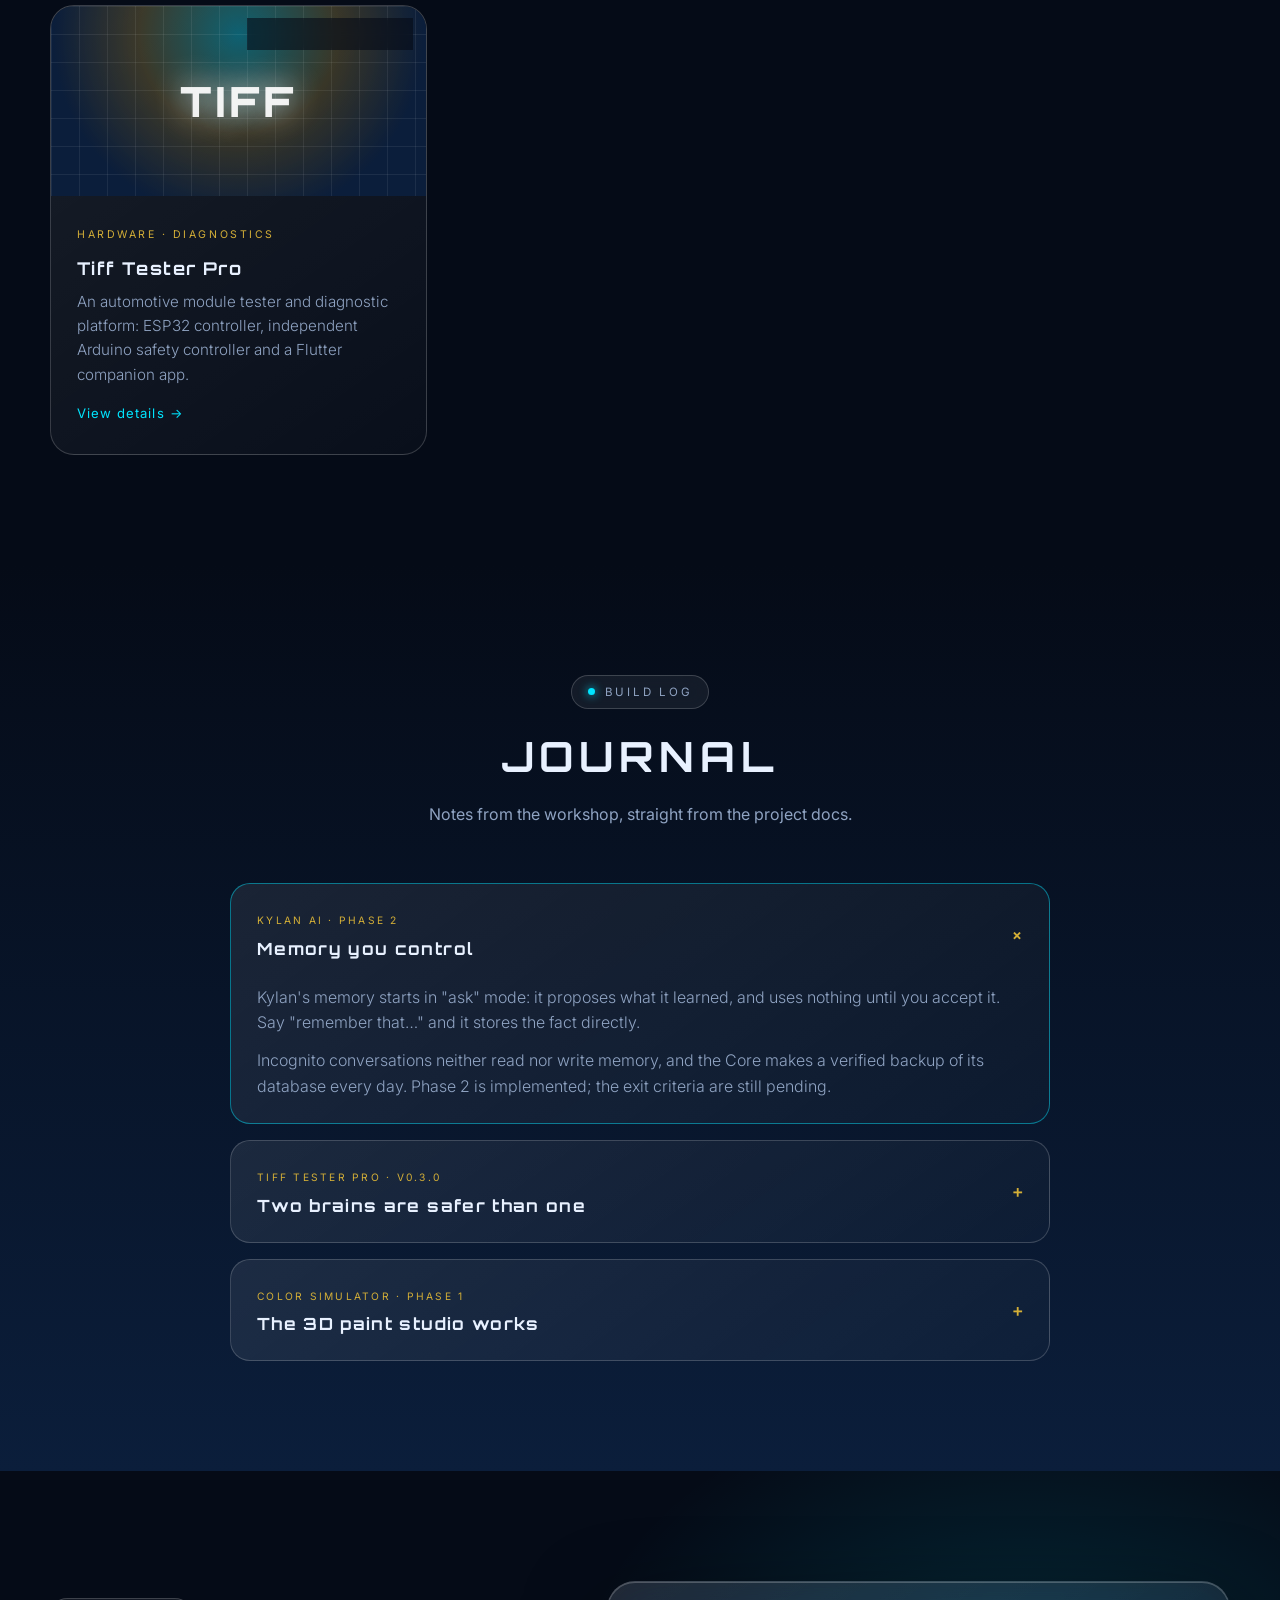
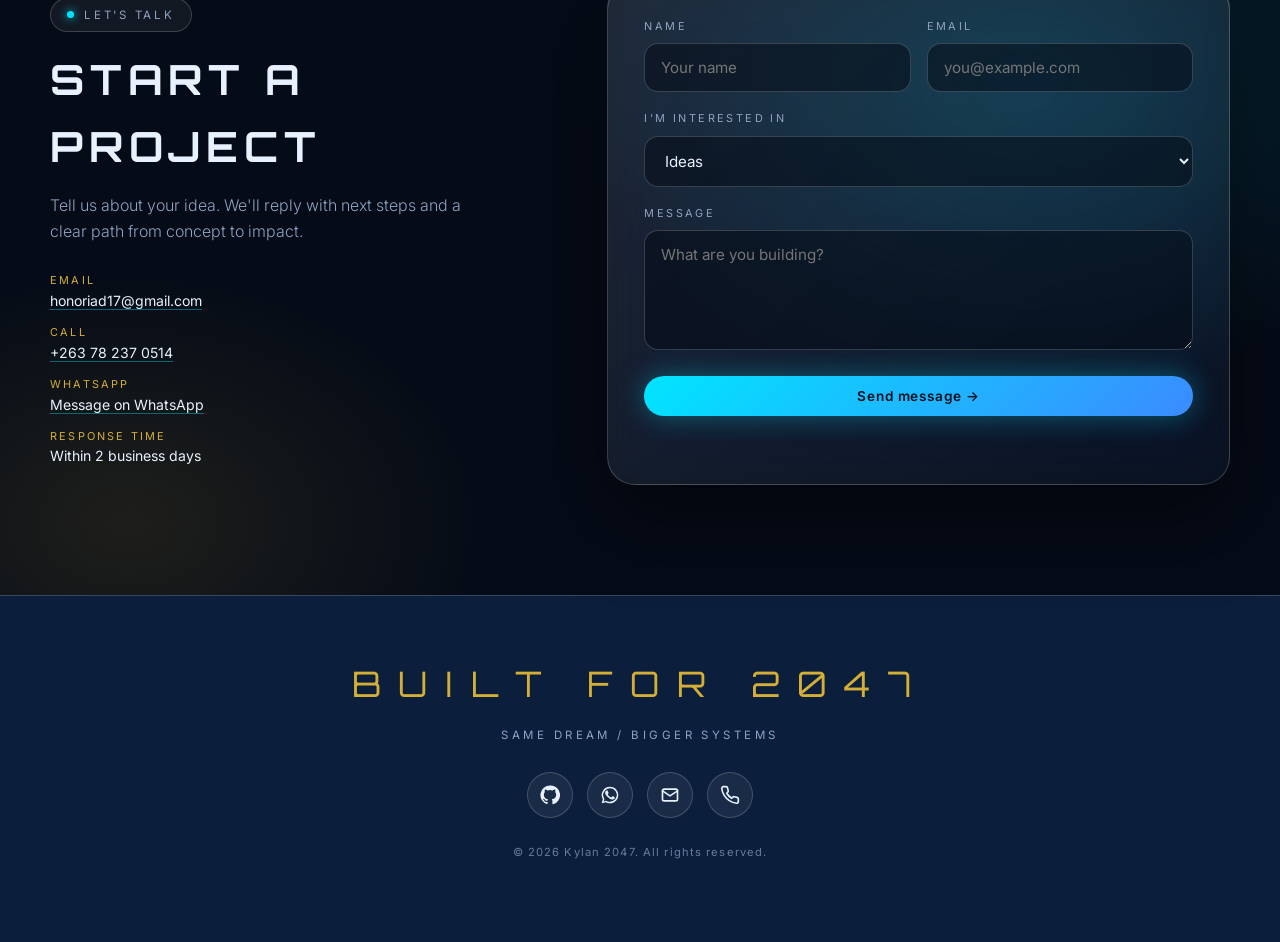
==== commit f69bdef6: "Update site design and add brand board and OG image assets Co-Authored-By: Claude Sonnet 5.5 <norepl" ====
--- a/index.html
+++ b/index.html
@@ -4,7 +4,24 @@
 <meta charset="utf-8">
 <meta name="viewport" content="width=device-width, initial-scale=1">
 <title>Kylan 2047 — Ideas / Systems / Impact</title>
-<meta name="description" content="Kylan 2047 — built for the future. Same dream, bigger systems.">
+<meta name="description" content="Kylan 2047 — ideas, systems and impact. Intelligent systems built for the future: AI, mobile, 3D web and hardware.">
+<meta name="theme-color" content="#050B17">
+<!-- Share previews. Once the site has a domain, change og:image and og:url to absolute URLs (https://your-domain/...) -->
+<meta property="og:type" content="website">
+<meta property="og:site_name" content="Kylan 2047">
+<meta property="og:title" content="Kylan 2047 — Ideas / Systems / Impact">
+<meta property="og:description" content="Intelligent systems built for the future. Same dream, bigger systems.">
+<meta property="og:image" content="assets/og.png">
+<meta property="og:image:width" content="1200"><meta property="og:image:height" content="630">
+<meta name="twitter:card" content="summary_large_image">
+<meta name="twitter:title" content="Kylan 2047 — Ideas / Systems / Impact">
+<meta name="twitter:description" content="Intelligent systems built for the future. Same dream, bigger systems.">
+<meta name="twitter:image" content="assets/og.png">
+<script>
+  // Apply saved theme before first paint (no flash). Dark is the brand default.
+  try { var t = localStorage.getItem('theme'); if (t) document.documentElement.dataset.theme = t; } catch (e) {}
+  document.documentElement.classList.add('js');
+</script>
 <link rel="icon" href="assets/favicon.png">
 <link rel="preconnect" href="https://fonts.googleapis.com">
 <link href="https://fonts.googleapis.com/css2?family=Orbitron:wght@500;700;900&family=Inter:wght@300;400;500;600&display=swap" rel="stylesheet">
@@ -17,11 +34,26 @@
     --ink: #050B17;
     --text: #E8F1FF;
     --muted: #8FA3C2;
-    --glass: rgba(255,255,255,.06);
-    --glass-edge: rgba(255,255,255,.18);
+    --wh: 255,255,255;      /* tint used for glass (white on dark) */
+    --sh: 0,0,0;            /* shadow colour */
+    --field: rgba(5,11,23,.55);
+    --nav: rgba(11,30,59,.45);
+    --glass: rgba(var(--wh),.06);
+    --glass-edge: rgba(var(--wh),.18);
     --display: 'Orbitron', system-ui, sans-serif;
     --body: 'Inter', system-ui, sans-serif;
   }
+  :root[data-theme="light"] {
+    --ink: #F2F6FC; --navy: #DFEAF8; --text: #0B1E3B; --muted: #4C6283;
+    --cyan: #0091B3; --gold: #8F6D0A;
+    --wh: 11,30,59; --sh: 11,30,59;
+    --field: rgba(255,255,255,.85); --nav: rgba(255,255,255,.6);
+  }
+  :root[data-theme="light"] .core .glass-disc { background: radial-gradient(circle at 30% 25%, #1b3a66, #08142a 70%); }
+  :root[data-theme="light"] .core img { mix-blend-mode: normal; }
+  :root[data-theme="light"] .btn-primary { color: #fff; background: linear-gradient(135deg, #0091B3, #2f6fe0); }
+  :root[data-theme="light"] .links a.btn-primary { color: #fff; }
+  [hidden] { display: none !important; }
   * { box-sizing: border-box; margin: 0; }
   html { scroll-behavior: smooth; }
   body {
@@ -38,12 +70,12 @@
     max-width: 1180px; margin-inline: auto;
     display: flex; align-items: center; justify-content: space-between;
     padding: 10px 14px 10px 18px;
-    background: rgba(11,30,59,.45);
+    background: var(--nav);
     border: 1px solid var(--glass-edge);
     border-radius: 999px;
     backdrop-filter: blur(18px) saturate(160%);
     -webkit-backdrop-filter: blur(18px) saturate(160%);
-    box-shadow: 0 10px 40px rgba(0,0,0,.4), inset 0 1px 0 rgba(255,255,255,.15);
+    box-shadow: 0 10px 40px rgba(var(--sh),.4), inset 0 1px 0 rgba(var(--wh),.15);
   }
   .brand { display: flex; align-items: center; gap: 10px; text-decoration: none; color: var(--text);
     font-family: var(--display); font-weight: 700; letter-spacing: .28em; font-size: .85rem; }
@@ -75,7 +107,7 @@
     position: relative; min-height: 100vh; min-height: 100svh;
     display: grid; place-items: center;
     padding: 120px 24px 80px;
-    isolation: isolate;
+    isolation: isolate; overflow: clip;
     background:
       radial-gradient(60% 50% at 75% 40%, rgba(0,229,255,.16), transparent 70%),
       radial-gradient(50% 45% at 20% 80%, rgba(212,175,55,.12), transparent 70%),
@@ -114,7 +146,7 @@
     font-family: var(--display); font-weight: 900; line-height: 1.02;
     font-size: clamp(2.8rem, 7vw, 5.6rem); letter-spacing: .08em;
   }
-  h1 .name { display: block; color: #fff; text-shadow: 0 0 40px rgba(0,229,255,.35); }
+  h1 .name { display: block; color: var(--text); text-shadow: 0 0 40px rgba(0,229,255,.35); }
   h1 .year {
     display: block; font-size: .62em; letter-spacing: .38em; margin-top: .1em;
     background: linear-gradient(90deg, var(--gold), #f7e08a, var(--gold));
@@ -135,10 +167,10 @@
   .core { left: 50%; top: 50%; width: 330px; height: 330px; margin: -165px 0 0 -165px; transform: translateZ(60px); animation: float 7s ease-in-out infinite; }
   .core .glass-disc {
     position: absolute; inset: 0; border-radius: 50%;
-    background: radial-gradient(circle at 30% 25%, rgba(255,255,255,.22), rgba(255,255,255,.04) 55%, rgba(0,229,255,.08));
+    background: radial-gradient(circle at 30% 25%, rgba(var(--wh),.22), rgba(var(--wh),.04) 55%, rgba(0,229,255,.08));
     border: 1px solid var(--glass-edge);
     backdrop-filter: blur(14px); -webkit-backdrop-filter: blur(14px);
-    box-shadow: 0 30px 80px rgba(0,0,0,.55), 0 0 90px rgba(0,229,255,.25), inset 0 0 40px rgba(255,255,255,.08);
+    box-shadow: 0 30px 80px rgba(var(--sh),.55), 0 0 90px rgba(0,229,255,.25), inset 0 0 40px rgba(var(--wh),.08);
   }
   .core img {
     position: absolute; inset: -6%; width: 112%; height: 112%; object-fit: contain;
@@ -167,10 +199,10 @@
 
   .card {
     position: absolute; padding: 16px 20px; border-radius: 20px; min-width: 170px;
-    background: linear-gradient(145deg, rgba(255,255,255,.14), rgba(255,255,255,.03));
+    background: linear-gradient(145deg, rgba(var(--wh),.14), rgba(var(--wh),.03));
     border: 1px solid var(--glass-edge);
     backdrop-filter: blur(20px) saturate(170%); -webkit-backdrop-filter: blur(20px) saturate(170%);
-    box-shadow: 0 24px 60px rgba(0,0,0,.5), inset 0 1px 0 rgba(255,255,255,.25);
+    box-shadow: 0 24px 60px rgba(var(--sh),.5), inset 0 1px 0 rgba(var(--wh),.25);
   }
   .card small { display: block; font-size: .64rem; letter-spacing: .24em; text-transform: uppercase; color: var(--muted); }
   .card strong { display: block; margin-top: 4px; font-family: var(--display); font-size: 1.05rem; letter-spacing: .1em; }
@@ -193,14 +225,14 @@
   .cards { display: grid; grid-template-columns: repeat(auto-fit, minmax(260px, 1fr)); gap: 22px; perspective: 1000px; }
   .pillar {
     padding: 34px 28px; border-radius: 24px;
-    background: linear-gradient(145deg, rgba(255,255,255,.09), rgba(255,255,255,.02));
+    background: linear-gradient(145deg, rgba(var(--wh),.09), rgba(var(--wh),.02));
     border: 1px solid var(--glass-edge);
     backdrop-filter: blur(16px); -webkit-backdrop-filter: blur(16px);
-    box-shadow: inset 0 1px 0 rgba(255,255,255,.18);
+    box-shadow: inset 0 1px 0 rgba(var(--wh),.18);
     transition: transform .25s ease-out, border-color .3s, box-shadow .3s;
     transform-style: preserve-3d; will-change: transform;
   }
-  .pillar:hover { border-color: rgba(0,229,255,.5); box-shadow: 0 30px 70px rgba(0,0,0,.5), 0 0 40px rgba(0,229,255,.15); }
+  .pillar:hover { border-color: rgba(0,229,255,.5); box-shadow: 0 30px 70px rgba(var(--sh),.5), 0 0 40px rgba(0,229,255,.15); }
   .pillar .num { font-family: var(--display); font-size: .8rem; letter-spacing: .3em; color: var(--gold); transform: translateZ(30px); display: block; }
   .pillar h3 { font-family: var(--display); font-size: 1.35rem; letter-spacing: .12em; margin: 18px 0 10px; transform: translateZ(40px); }
   .pillar p { color: var(--muted); font-weight: 300; transform: translateZ(20px); }
@@ -221,10 +253,10 @@
   .svc-grid { display: grid; grid-template-columns: repeat(auto-fit, minmax(290px, 1fr)); gap: 22px; perspective: 1000px; }
   .svc {
     position: relative; padding: 34px 28px; border-radius: 24px; overflow: hidden;
-    background: linear-gradient(145deg, rgba(255,255,255,.09), rgba(255,255,255,.02));
+    background: linear-gradient(145deg, rgba(var(--wh),.09), rgba(var(--wh),.02));
     border: 1px solid var(--glass-edge);
     backdrop-filter: blur(16px); -webkit-backdrop-filter: blur(16px);
-    box-shadow: inset 0 1px 0 rgba(255,255,255,.18);
+    box-shadow: inset 0 1px 0 rgba(var(--wh),.18);
     transition: transform .25s ease-out, border-color .3s, box-shadow .3s;
     transform-style: preserve-3d; will-change: transform;
   }
@@ -232,38 +264,40 @@
     content: ""; position: absolute; inset: -40% -20% auto auto; width: 220px; height: 220px; border-radius: 50%;
     background: radial-gradient(circle, var(--accent, var(--cyan)), transparent 70%); opacity: .18; transition: opacity .3s;
   }
-  .svc:hover { border-color: var(--accent, var(--cyan)); box-shadow: 0 30px 70px rgba(0,0,0,.5); }
+  .svc:hover { border-color: var(--accent, var(--cyan)); box-shadow: 0 30px 70px rgba(var(--sh),.5); }
   .svc:hover::before { opacity: .38; }
   .svc.gold { --accent: var(--gold); }
   .svc .ico {
     width: 54px; height: 54px; border-radius: 16px; display: grid; place-items: center; font-size: 1.5rem;
-    background: rgba(255,255,255,.07); border: 1px solid var(--glass-edge); color: var(--accent, var(--cyan));
+    background: rgba(var(--wh),.07); border: 1px solid var(--glass-edge); color: var(--accent, var(--cyan));
     transform: translateZ(40px);
   }
   .svc h3 { font-family: var(--display); font-size: 1.15rem; letter-spacing: .1em; margin: 22px 0 10px; transform: translateZ(30px); }
   .svc p { color: var(--muted); font-weight: 300; font-size: .96rem; }
   .svc ul { list-style: none; padding: 0; margin: 18px 0 0; display: flex; flex-wrap: wrap; gap: 8px; }
   .svc li { font-size: .7rem; letter-spacing: .12em; text-transform: uppercase; padding: 5px 12px; border-radius: 999px;
-    background: rgba(255,255,255,.06); border: 1px solid var(--glass-edge); color: var(--text); }
+    background: rgba(var(--wh),.06); border: 1px solid var(--glass-edge); color: var(--text); }
 
   /* ---------- WORK ---------- */
   .work-grid { display: grid; grid-template-columns: repeat(auto-fit, minmax(300px, 1fr)); gap: 24px; perspective: 1200px; }
   .project {
     border-radius: 24px; overflow: hidden; text-decoration: none; color: inherit; display: block;
-    background: linear-gradient(145deg, rgba(255,255,255,.08), rgba(255,255,255,.02));
+    background: linear-gradient(145deg, rgba(var(--wh),.08), rgba(var(--wh),.02));
     border: 1px solid var(--glass-edge);
     transition: transform .25s ease-out, border-color .3s, box-shadow .3s; will-change: transform;
   }
-  .project:hover { border-color: rgba(0,229,255,.5); box-shadow: 0 30px 70px rgba(0,0,0,.55), 0 0 40px rgba(0,229,255,.12); }
+  .project:hover { border-color: rgba(0,229,255,.5); box-shadow: 0 30px 70px rgba(var(--sh),.55), 0 0 40px rgba(0,229,255,.12); }
   .thumb { height: 190px; position: relative; display: grid; place-items: center; overflow: hidden; }
   .thumb::before { content: ""; position: absolute; inset: 0; background-image:
-      linear-gradient(rgba(255,255,255,.07) 1px, transparent 1px), linear-gradient(90deg, rgba(255,255,255,.07) 1px, transparent 1px);
+      linear-gradient(rgba(var(--wh),.07) 1px, transparent 1px), linear-gradient(90deg, rgba(var(--wh),.07) 1px, transparent 1px);
     background-size: 28px 28px; }
   .thumb .glyph { position: relative; font-family: var(--display); font-weight: 900; font-size: 3.4rem; letter-spacing: .1em;
-    color: rgba(255,255,255,.92); text-shadow: 0 0 30px currentColor; }
+    color: rgba(var(--wh),.92); text-shadow: 0 0 30px currentColor; }
   .t1 { background: radial-gradient(circle at 30% 20%, rgba(0,229,255,.55), var(--navy) 70%); }
   .t2 { background: radial-gradient(circle at 70% 25%, rgba(212,175,55,.5), var(--navy) 70%); }
   .t3 { background: radial-gradient(circle at 50% 10%, rgba(85,107,47,.8), var(--navy) 75%); }
+  .t4 { background: radial-gradient(circle at 50% 15%, rgba(0,229,255,.35), rgba(212,175,55,.2) 40%, var(--navy) 75%); }
+  .thumb .glyph { font-size: clamp(1.8rem, 5vw, 2.6rem); }
   .proj-body { padding: 24px 26px 28px; }
   .tag { font-size: .66rem; letter-spacing: .24em; text-transform: uppercase; color: var(--gold); }
   .proj-body h3 { font-family: var(--display); font-size: 1.1rem; letter-spacing: .08em; margin: 8px 0 8px; }
@@ -280,16 +314,16 @@
   .contact-copy .meta a:hover { color: var(--cyan); border-color: var(--cyan); }
   .form-card {
     padding: 36px; border-radius: 28px;
-    background: linear-gradient(145deg, rgba(255,255,255,.12), rgba(255,255,255,.03));
+    background: linear-gradient(145deg, rgba(var(--wh),.12), rgba(var(--wh),.03));
     border: 1px solid var(--glass-edge);
     backdrop-filter: blur(24px) saturate(170%); -webkit-backdrop-filter: blur(24px) saturate(170%);
-    box-shadow: 0 30px 80px rgba(0,0,0,.5), inset 0 1px 0 rgba(255,255,255,.22);
+    box-shadow: 0 30px 80px rgba(var(--sh),.5), inset 0 1px 0 rgba(var(--wh),.22);
   }
   .field { display: block; margin-bottom: 18px; }
   .field span { display: block; font-size: .68rem; letter-spacing: .22em; text-transform: uppercase; color: var(--muted); margin-bottom: 8px; }
   .field input, .field select, .field textarea {
     width: 100%; padding: 14px 16px; border-radius: 14px; font: 400 .95rem var(--body); color: var(--text);
-    background: rgba(5,11,23,.55); border: 1px solid var(--glass-edge); outline: none;
+    background: var(--field); border: 1px solid var(--glass-edge); outline: none;
     transition: border-color .2s, box-shadow .2s;
   }
   .field select option { background: var(--navy); }
@@ -303,9 +337,128 @@
   footer .big { font-family: var(--display); font-size: clamp(1.4rem, 4vw, 2.2rem); letter-spacing: .5em; color: var(--gold); }
   footer p { color: var(--muted); letter-spacing: .3em; font-size: .72rem; text-transform: uppercase; margin-top: 14px; }
 
+  /* ---------- THEME TOGGLE / NAV EXTRAS ---------- */
+  .nav-right { display: flex; align-items: center; gap: 12px; }
+  .icon-btn { width: 38px; height: 38px; border-radius: 50%; display: grid; place-items: center; cursor: pointer;
+    background: var(--glass); border: 1px solid var(--glass-edge); color: var(--text); transition: color .2s, border-color .2s, transform .2s; }
+  .icon-btn:hover { color: var(--gold); border-color: var(--gold); transform: rotate(18deg); }
+  .icon-btn svg { width: 18px; height: 18px; }
+  .sun { display: none; }
+  :root[data-theme="light"] .sun { display: block; }
+  :root[data-theme="light"] .moon { display: none; }
+
+  /* ---------- FLOATING WHATSAPP ---------- */
+  .wa-float { position: fixed; right: 20px; bottom: 20px; z-index: 60; width: 58px; height: 58px; border-radius: 50%;
+    display: grid; place-items: center; color: #fff; text-decoration: none;
+    background: linear-gradient(145deg, #25D366, #128C7E); box-shadow: 0 10px 30px rgba(18,140,126,.5), inset 0 1px 0 rgba(255,255,255,.35);
+    transition: transform .2s; }
+  .wa-float:hover { transform: scale(1.1) translateY(-2px); }
+  .wa-float svg { width: 30px; height: 30px; }
+  .wa-float::after { content: ""; position: absolute; inset: 0; border-radius: 50%; border: 2px solid #25D366; animation: pulse 2.4s ease-out infinite; }
+  @keyframes pulse { from { transform: scale(1); opacity: .7; } to { transform: scale(1.7); opacity: 0; } }
+
+  /* ---------- CURSOR GLOW ---------- */
+  .cursor-glow, .cursor-dot { position: fixed; left: 0; top: 0; pointer-events: none; z-index: 200; border-radius: 50%; opacity: 0; transition: opacity .3s; }
+  .cursor-glow { width: 360px; height: 360px; margin: -180px 0 0 -180px; background: radial-gradient(circle, rgba(0,229,255,.16), transparent 65%); mix-blend-mode: screen; }
+  .cursor-dot { width: 10px; height: 10px; margin: -5px 0 0 -5px; background: var(--cyan); box-shadow: 0 0 16px var(--cyan); transition: opacity .3s, width .2s, height .2s, margin .2s, background .2s; }
+  .cursor-dot.big { width: 34px; height: 34px; margin: -17px 0 0 -17px; background: transparent; border: 1.5px solid var(--gold); box-shadow: 0 0 18px rgba(212,175,55,.5); }
+  .has-cursor .cursor-glow, .has-cursor .cursor-dot { opacity: 1; }
+  :root[data-theme="light"] .cursor-glow { mix-blend-mode: normal; background: radial-gradient(circle, rgba(0,145,179,.14), transparent 65%); }
+
+  /* ---------- SCROLL REVEAL ---------- */
+  .js .reveal { opacity: 0; transform: translateY(34px); transition: opacity .8s cubic-bezier(.2,.7,.2,1), transform .8s cubic-bezier(.2,.7,.2,1); transition-delay: var(--d, 0s); }
+  .js .reveal.in { opacity: 1; transform: none; }
+
+  /* ---------- ABOUT / STATS / TIMELINE ---------- */
+  section.about { padding: 110px 24px; background: var(--ink); }
+  .about-grid { display: grid; grid-template-columns: 1.1fr .9fr; gap: 48px; align-items: center; }
+  .about-copy h2 { font-family: var(--display); font-size: clamp(1.7rem, 4vw, 2.6rem); letter-spacing: .14em; margin: 14px 0 18px; }
+  .about-copy p { color: var(--muted); font-weight: 300; margin-bottom: 14px; max-width: 540px; }
+  .about-copy .btn { margin-top: 10px; }
+  .stats { display: grid; grid-template-columns: repeat(3, 1fr); gap: 14px; }
+  .stat { padding: 26px 14px; text-align: center; border-radius: 22px; background: linear-gradient(145deg, rgba(var(--wh),.1), rgba(var(--wh),.02));
+    border: 1px solid var(--glass-edge); backdrop-filter: blur(14px); -webkit-backdrop-filter: blur(14px); }
+  .stat b { display: block; font-family: var(--display); font-size: clamp(1.7rem, 4vw, 2.5rem); color: var(--gold); }
+  .stat span { font-size: .66rem; letter-spacing: .2em; text-transform: uppercase; color: var(--muted); }
+  .timeline { margin: 80px auto 0; max-width: 760px; position: relative; padding-left: 34px; }
+  .timeline::before { content: ""; position: absolute; left: 8px; top: 6px; bottom: 6px; width: 2px; background: linear-gradient(var(--cyan), var(--gold), transparent); }
+  .tl-item { position: relative; margin-bottom: 28px; padding: 18px 22px; border-radius: 18px; background: rgba(var(--wh),.05); border: 1px solid var(--glass-edge); }
+  .tl-item::before { content: ""; position: absolute; left: -34px; top: 22px; width: 18px; height: 18px; border-radius: 50%; background: var(--ink); border: 2px solid var(--muted); }
+  .tl-item.done::before { background: var(--cyan); border-color: var(--cyan); box-shadow: 0 0 14px var(--cyan); }
+  .tl-item.now::before { background: var(--gold); border-color: var(--gold); box-shadow: 0 0 14px var(--gold); }
+  .tl-item small { font-size: .64rem; letter-spacing: .22em; text-transform: uppercase; color: var(--gold); }
+  .tl-item h4 { font-family: var(--display); font-size: 1rem; letter-spacing: .08em; margin: 4px 0; }
+  .tl-item p { color: var(--muted); font-size: .92rem; font-weight: 300; }
+  .timeline-title { text-align: center; font-family: var(--display); letter-spacing: .2em; margin-top: 80px; font-size: 1.1rem; }
+
+  /* ---------- STATUS BADGES / PROJECT CARDS ---------- */
+  .badge { position: absolute; top: 14px; right: 14px; z-index: 2; display: inline-flex; align-items: center; gap: 7px; padding: 5px 12px; border-radius: 999px;
+    font-size: .64rem; letter-spacing: .14em; text-transform: uppercase; background: rgba(5,11,23,.6); color: #e8f1ff; border: 1px solid rgba(255,255,255,.2);
+    backdrop-filter: blur(8px); -webkit-backdrop-filter: blur(8px); }
+  .badge::before { content: ""; width: 7px; height: 7px; border-radius: 50%; background: var(--c, var(--cyan)); box-shadow: 0 0 8px var(--c, var(--cyan)); }
+  .badge.dev { --c: #00E5FF; } .badge.proto { --c: #D4AF37; } .badge.live { --c: #7BD142; }
+  .project { cursor: pointer; }
+
+  /* ---------- PROJECT MODAL ---------- */
+  dialog.modal { margin: auto; width: min(680px, calc(100% - 32px)); max-height: calc(100% - 48px); overflow: auto; padding: 0; color: var(--text);
+    border: 1px solid var(--glass-edge); border-radius: 28px; background: linear-gradient(145deg, rgba(var(--wh),.12), rgba(var(--wh),.04)), var(--navy);
+    box-shadow: 0 40px 100px rgba(var(--sh),.6); }
+  dialog.modal::backdrop { background: rgba(3,7,16,.7); backdrop-filter: blur(6px); -webkit-backdrop-filter: blur(6px); }
+  dialog.modal[open] { animation: pop .35s cubic-bezier(.2,.8,.2,1); }
+  @keyframes pop { from { opacity: 0; transform: translateY(24px) scale(.96); } to { opacity: 1; transform: none; } }
+  .modal-head { height: 150px; position: relative; display: grid; place-items: center; overflow: hidden; }
+  .modal-head .glyph { position: relative; font-family: var(--display); font-weight: 900; font-size: 2.4rem; letter-spacing: .1em; color: #fff; text-shadow: 0 0 30px currentColor; }
+  .modal-close { position: absolute; top: 14px; left: 14px; z-index: 3; }
+  .modal-body { padding: 28px 32px 34px; }
+  .modal-body h3 { font-family: var(--display); font-size: 1.5rem; letter-spacing: .1em; margin: 6px 0 12px; }
+  .modal-body p { color: var(--muted); font-weight: 300; margin-bottom: 16px; }
+  .modal-body h5 { font-size: .68rem; letter-spacing: .22em; text-transform: uppercase; color: var(--gold); margin: 20px 0 10px; }
+  .modal-body ul.feat { padding-left: 18px; color: var(--muted); font-weight: 300; font-size: .94rem; }
+  .modal-body ul.feat li { margin-bottom: 6px; }
+  .chips { display: flex; flex-wrap: wrap; gap: 8px; list-style: none; padding: 0; }
+  .chips li { font-size: .72rem; padding: 5px 13px; border-radius: 999px; background: rgba(var(--wh),.07); border: 1px solid var(--glass-edge); }
+  .modal-actions { display: flex; flex-wrap: wrap; gap: 12px; margin-top: 26px; }
+  .demo-frame { width: 100%; height: 360px; border: 1px solid var(--glass-edge); border-radius: 16px; margin-top: 16px; background: #000; }
+
+  /* ---------- JOURNAL ---------- */
+  section.journal { padding: 110px 24px; background: linear-gradient(var(--ink), var(--navy)); }
+  .entries { max-width: 820px; margin: 0 auto; display: grid; gap: 16px; }
+  details.entry { border-radius: 20px; background: linear-gradient(145deg, rgba(var(--wh),.08), rgba(var(--wh),.02)); border: 1px solid var(--glass-edge); transition: border-color .3s; }
+  details.entry[open] { border-color: rgba(0,229,255,.45); }
+  details.entry summary { list-style: none; cursor: pointer; padding: 22px 26px; display: flex; justify-content: space-between; align-items: center; gap: 16px; }
+  details.entry summary::-webkit-details-marker { display: none; }
+  details.entry summary::after { content: "+"; font-family: var(--display); font-size: 1.4rem; color: var(--gold); transition: transform .3s; }
+  details.entry[open] summary::after { transform: rotate(45deg); }
+  .entry small { font-size: .64rem; letter-spacing: .22em; text-transform: uppercase; color: var(--gold); }
+  .entry h3 { font-family: var(--display); font-size: 1.05rem; letter-spacing: .08em; margin-top: 4px; }
+  .entry .entry-body { padding: 0 26px 24px; color: var(--muted); font-weight: 300; }
+  .entry .entry-body p + p { margin-top: 12px; }
+
+  /* ---------- TRUSTED / TESTIMONIALS ---------- */
+  section.trusted { padding: 90px 24px; background: var(--ink); }
+  .logos { display: flex; flex-wrap: wrap; gap: 14px; justify-content: center; margin-bottom: 40px; }
+  .logos span { padding: 12px 24px; border-radius: 999px; border: 1px solid var(--glass-edge); background: var(--glass); font-family: var(--display); letter-spacing: .14em; font-size: .85rem; color: var(--muted); }
+  .quotes { display: grid; grid-template-columns: repeat(auto-fit, minmax(280px, 1fr)); gap: 20px; }
+  .quote { padding: 28px; border-radius: 22px; background: linear-gradient(145deg, rgba(var(--wh),.09), rgba(var(--wh),.02)); border: 1px solid var(--glass-edge); }
+  .quote p { font-weight: 300; font-style: italic; }
+  .quote cite { display: block; margin-top: 16px; font-style: normal; font-size: .8rem; letter-spacing: .1em; color: var(--gold); }
+
+  /* ---------- FORM EXTRAS / FOOTER ---------- */
+  .hp { position: absolute; left: -9999px; width: 1px; height: 1px; opacity: 0; }
+  footer .socials { display: flex; justify-content: center; gap: 14px; margin: 28px 0 8px; }
+  footer .socials a { width: 46px; height: 46px; border-radius: 50%; display: grid; place-items: center; color: var(--text); text-decoration: none;
+    background: var(--glass); border: 1px solid var(--glass-edge); transition: color .2s, border-color .2s, transform .2s, box-shadow .2s; }
+  footer .socials a:hover { color: var(--cyan); border-color: var(--cyan); transform: translateY(-3px); box-shadow: 0 0 22px rgba(0,229,255,.3); }
+  footer .socials svg { width: 20px; height: 20px; }
+  footer .fine { margin-top: 26px; font-size: .7rem; letter-spacing: .1em; text-transform: none; opacity: .7; }
+
   /* ---------- RESPONSIVE ---------- */
   @media (max-width: 900px) {
     .links a:not(.btn) { display: none; }
+    .about-grid { grid-template-columns: 1fr; }
+    .modal-body { padding: 24px 22px 28px; }
+    .demo-frame { height: 280px; }
+    .wa-float { right: 14px; bottom: 14px; }
     .contact-wrap { grid-template-columns: 1fr; }
     .row2 { grid-template-columns: 1fr; }
     .form-card { padding: 26px 20px; }
@@ -322,21 +475,37 @@
     .card { min-width: 140px; padding: 12px 16px; }
   }
   @media (prefers-reduced-motion: reduce) {
+    .js .reveal { opacity: 1; transform: none; }
     *, *::before, *::after { animation: none !important; transition: none !important; }
   }
 </style>
 </head>
 <body>
+
+<div class="cursor-glow" id="cursorGlow" aria-hidden="true"></div>
+<div class="cursor-dot" id="cursorDot" aria-hidden="true"></div>
 
 <nav>
   <a class="brand" href="#top"><img src="assets/favicon.png" alt=""><span>KYLAN <b>2047</b></span></a>
   <div class="links">
     <a href="#pillars">Vision</a>
+    <a href="#about">About</a>
     <a href="#services">Services</a>
     <a href="#work">Work</a>
+    <a href="#journal">Journal</a>
+  </div>
+  <div class="nav-right">
+    <button class="icon-btn" id="themeToggle" type="button" aria-label="Toggle light and dark theme" title="Toggle theme">
+      <svg class="moon" viewBox="0 0 24 24" fill="none" stroke="currentColor" stroke-width="2" stroke-linecap="round" stroke-linejoin="round"><path d="M21 12.8A9 9 0 1 1 11.2 3a7 7 0 0 0 9.8 9.8z"/></svg>
+      <svg class="sun" viewBox="0 0 24 24" fill="none" stroke="currentColor" stroke-width="2" stroke-linecap="round" stroke-linejoin="round"><circle cx="12" cy="12" r="4"/><path d="M12 2v2M12 20v2M4.9 4.9l1.4 1.4M17.7 17.7l1.4 1.4M2 12h2M20 12h2M4.9 19.1l1.4-1.4M17.7 6.3l1.4-1.4"/></svg>
+    </button>
     <a class="btn btn-primary" href="#contact">Get in touch</a>
   </div>
 </nav>
+
+<a class="wa-float" href="https://wa.me/263782370514?text=Hi%20Kylan%202047%2C%20I%27d%20like%20to%20talk%20about%20a%20project." target="_blank" rel="noopener" aria-label="Chat on WhatsApp">
+  <svg viewBox="0 0 24 24" fill="currentColor"><path d="M17.5 14.4c-.3-.1-1.7-.8-2-.9-.3-.1-.5-.1-.7.1-.2.3-.8.9-.9 1.1-.2.2-.3.2-.6.1-.3-.1-1.2-.5-2.3-1.4-.9-.8-1.4-1.7-1.6-2-.2-.3 0-.4.1-.6l.4-.5c.1-.2.2-.3.3-.5.1-.2 0-.4 0-.5l-.9-2.2c-.2-.6-.5-.5-.7-.5h-.6c-.2 0-.5.1-.8.4-.3.3-1 1-1 2.4s1 2.8 1.2 3c.1.2 2 3.1 4.9 4.3 2.9 1.2 2.9.8 3.4.7.5 0 1.7-.7 1.9-1.4.2-.7.2-1.2.2-1.4-.1-.1-.3-.2-.6-.3zM12 21.8c-1.6 0-3.2-.4-4.6-1.3l-.3-.2-3.4.9.9-3.3-.2-.3A9.8 9.8 0 1 1 12 21.8zM12 0C5.4 0 0 5.4 0 12c0 2.1.6 4.200 1.600 6L0 24l6.200-1.600C8 23.400 10 24 12 24c6.600 0 12-5.400 12-12S18.600 0 12 0z"/></svg>
+</a>
 
 <header class="hero" id="top">
   <canvas id="stars" aria-hidden="true"></canvas>
@@ -349,7 +518,7 @@
       <p class="tagline">Ideas / Systems / Impact</p>
       <p class="lede">Intelligent systems designed for a limitless future. Same dream, bigger systems.</p>
       <div class="cta">
-        <a class="btn btn-primary" href="#pillars">Explore the vision →</a>
+        <a class="btn btn-primary" href="#work">See the work →</a>
         <a class="btn btn-ghost" href="#contact">Start a project</a>
       </div>
     </div>
@@ -374,41 +543,70 @@
 
 <section class="pillars" id="pillars">
   <div class="wrap">
-    <div class="section-head">
+    <div class="section-head reveal">
       <span class="eyebrow"><i></i> The meaning</span>
       <h2>IDEAS / SYSTEMS / IMPACT</h2>
       <p>Every part of the mark carries a story.</p>
     </div>
     <div class="cards">
-      <article class="pillar"><span class="num">K</span><h3>Kali</h3><p>Creator, developer, visionary. The hand behind every idea.</p></article>
-      <article class="pillar"><span class="num">47</span><h3>2047</h3><p>The future and its limitless possibilities — the horizon we build toward.</p></article>
-      <article class="pillar"><span class="num">◐</span><h3>Kylie</h3><p>Inspiration, the heart behind it. The orbit that keeps the work human.</p></article>
-      <article class="pillar"><span class="num">◯</span><h3>Kylan</h3><p>AI, intelligence and systems — the engine that turns ideas into impact.</p></article>
+      <article class="pillar reveal"><span class="num">K</span><h3>Kali</h3><p>Creator, developer, visionary. The hand behind every idea.</p></article>
+      <article class="pillar reveal" style="--d:.1s"><span class="num">47</span><h3>2047</h3><p>The future and its limitless possibilities — the horizon we build toward.</p></article>
+      <article class="pillar reveal" style="--d:.2s"><span class="num">◐</span><h3>Kylie</h3><p>Inspiration, the heart behind it. The orbit that keeps the work human.</p></article>
+      <article class="pillar reveal" style="--d:.3s"><span class="num">◯</span><h3>Kylan</h3><p>AI, intelligence and systems — the engine that turns ideas into impact.</p></article>
+    </div>
+  </div>
+</section>
+
+<section class="about" id="about">
+  <div class="wrap">
+    <div class="about-grid">
+      <div class="about-copy reveal">
+        <span class="eyebrow"><i></i> About</span>
+        <h2>THE PERSON BEHIND THE SYSTEMS</h2>
+        <p>Kylan 2047 is the studio and brand of Kali, a developer who builds intelligent systems end to end: a private personal AI assistant, a peer-to-peer messaging app, a 3D car paint studio and an automotive diagnostics tester.</p>
+        <p>Different fields, one habit: start with a clear idea, build it as a system that can grow, and measure the impact. The name looks forward to 2047, the future these systems are being built for.</p>
+        <a class="btn btn-ghost" href="assets/Kylan2047-Brand-Board.png" download>Download the brand board ↓</a>
+        <a class="btn btn-ghost" id="cvBtn" href="#" hidden download>Download CV ↓</a>
+      </div>
+      <div class="stats reveal" style="--d:.15s">
+        <div class="stat"><b data-count="4">0</b><span>Projects</span></div>
+        <div class="stat"><b data-count="4">0</b><span>Disciplines</span></div>
+        <div class="stat"><b data-count="2047" data-plain>0</b><span>Target year</span></div>
+      </div>
+    </div>
+
+    <h3 class="timeline-title reveal">ROAD TO 2047</h3>
+    <div class="timeline">
+      <div class="tl-item done reveal"><small>Done</small><h4>The identity</h4><p>The K47 mark, the orbit and the colours: navy, cyan, army green and gold.</p></div>
+      <div class="tl-item done reveal"><small>Done</small><h4>Color Simulator, phase 1</h4><p>The 3D customization MVP is complete and verified. Accounts, licensed vehicles and career mode are designed for later phases.</p></div>
+      <div class="tl-item done reveal"><small>Bench prototype</small><h4>Tiff Tester Pro v0.3.0</h4><p>Dual-controller safety architecture, CAN and K-Line drivers, BLE and the companion app are implemented. Real-hardware validation is next.</p></div>
+      <div class="tl-item now reveal"><small>Now</small><h4>Kylan AI, phase 2: memory</h4><p>Long-term memory that the owner controls is implemented. Exit criteria are pending before the next phase.</p></div>
+      <div class="tl-item reveal"><small>Horizon</small><h4>2047</h4><p>Same dream, bigger systems.</p></div>
     </div>
   </div>
 </section>
 
 <section class="services" id="services">
   <div class="wrap">
-    <div class="section-head">
+    <div class="section-head reveal">
       <span class="eyebrow"><i></i> What we build</span>
       <h2>SERVICES</h2>
       <p>From the first idea to systems that scale.</p>
     </div>
     <div class="svc-grid">
-      <article class="svc">
+      <article class="svc reveal">
         <div class="ico">✦</div>
         <h3>IDEAS</h3>
         <p>Strategy, product concepts and brand direction that turn a vision into a clear plan.</p>
         <ul><li>Strategy</li><li>Branding</li><li>Prototyping</li></ul>
       </article>
-      <article class="svc gold">
+      <article class="svc gold reveal" style="--d:.1s">
         <div class="ico">⬡</div>
         <h3>SYSTEMS</h3>
         <p>Web platforms, automation and AI-powered tools engineered to be fast, reliable and built to grow.</p>
         <ul><li>Web apps</li><li>AI &amp; automation</li><li>Architecture</li></ul>
       </article>
-      <article class="svc">
+      <article class="svc reveal" style="--d:.2s">
         <div class="ico">◎</div>
         <h3>IMPACT</h3>
         <p>Launch, measure and refine, so the work delivers real results for the people it serves.</p>
@@ -420,31 +618,100 @@
 
 <section class="work" id="work">
   <div class="wrap">
-    <div class="section-head">
+    <div class="section-head reveal">
       <span class="eyebrow"><i></i> Selected work</span>
       <h2>WORK</h2>
-      <p>A glimpse of what's been built.</p>
+      <p>Tap a project for the details.</p>
     </div>
     <div class="work-grid">
-      <a class="project" href="#contact">
-        <div class="thumb t1"><span class="glyph">K·01</span></div>
-        <div class="proj-body"><span class="tag">AI / Platform</span><h3>Project One</h3><p>Short description of the problem, the system built and the outcome it delivered.</p><span class="more">View case study →</span></div>
+      <a class="project reveal" href="#work" data-project="kylan-ai">
+        <div class="thumb t1"><span class="badge dev">In development</span><span class="glyph">KYLAN</span></div>
+        <div class="proj-body"><span class="tag">AI · Personal assistant</span><h3>Kylan AI</h3><p>A personal AI operating layer: a private, user-owned assistant with long-term memory you control, a model-agnostic core, web, desktop and CLI.</p><span class="more">View details →</span></div>
       </a>
-      <a class="project" href="#contact">
-        <div class="thumb t2"><span class="glyph">K·02</span></div>
-        <div class="proj-body"><span class="tag">Web / Brand</span><h3>Project Two</h3><p>Short description of the problem, the system built and the outcome it delivered.</p><span class="more">View case study →</span></div>
+      <a class="project reveal" style="--d:.1s" href="#work" data-project="kylan-connect">
+        <div class="thumb t2"><span class="badge dev">In development</span><span class="glyph">K·LINK</span></div>
+        <div class="proj-body"><span class="tag">Mobile · P2P messaging</span><h3>Kylan Connect</h3><p>A peer-to-peer messaging app built with Flutter for Android, iOS and Windows.</p><span class="more">View details →</span></div>
       </a>
-      <a class="project" href="#contact">
-        <div class="thumb t3"><span class="glyph">K·03</span></div>
-        <div class="proj-body"><span class="tag">Automation</span><h3>Project Three</h3><p>Short description of the problem, the system built and the outcome it delivered.</p><span class="more">View case study →</span></div>
+      <a class="project reveal" style="--d:.2s" href="#work" data-project="color-simulator">
+        <div class="thumb t3"><span class="badge live">Phase 1 complete</span><span class="glyph">3D·PAINT</span></div>
+        <div class="proj-body"><span class="tag">3D · Web app</span><h3>Color Simulator</h3><p>A browser-based 3D car paint and customization studio: paint panels with realistic finishes, add decals, swap wheels and export renders.</p><span class="more">View details →</span></div>
       </a>
-    </div>
+      <a class="project reveal" style="--d:.3s" href="#work" data-project="tiff-tester-pro">
+        <div class="thumb t4"><span class="badge proto">Bench prototype</span><span class="glyph">TIFF</span></div>
+        <div class="proj-body"><span class="tag">Hardware · Diagnostics</span><h3>Tiff Tester Pro</h3><p>An automotive module tester and diagnostic platform: ESP32 controller, independent Arduino safety controller and a Flutter companion app.</p><span class="more">View details →</span></div>
+      </a>
+    </div>
+  </div>
+</section>
+
+<dialog class="modal" id="projectModal" aria-labelledby="mTitle">
+  <div class="modal-head" id="mHead">
+    <button class="icon-btn modal-close" id="mClose" type="button" aria-label="Close">
+      <svg viewBox="0 0 24 24" fill="none" stroke="currentColor" stroke-width="2" stroke-linecap="round"><path d="M6 6l12 12M18 6L6 18"/></svg>
+    </button>
+    <span class="badge" id="mBadge"></span>
+    <span class="glyph" id="mGlyph"></span>
+  </div>
+  <div class="modal-body">
+    <span class="tag" id="mTag"></span>
+    <h3 id="mTitle"></h3>
+    <p id="mDesc"></p>
+    <h5>Highlights</h5>
+    <ul class="feat" id="mFeat"></ul>
+    <h5>Built with</h5>
+    <ul class="chips" id="mStack"></ul>
+    <div class="modal-actions" id="mActions"></div>
+    <iframe class="demo-frame" id="mDemo" title="Live demo" hidden loading="lazy"></iframe>
+  </div>
+</dialog>
+
+<section class="journal" id="journal">
+  <div class="wrap">
+    <div class="section-head reveal">
+      <span class="eyebrow"><i></i> Build log</span>
+      <h2>JOURNAL</h2>
+      <p>Notes from the workshop, straight from the project docs.</p>
+    </div>
+    <div class="entries">
+      <details class="entry reveal" open>
+        <summary><div><small>Kylan AI · Phase 2</small><h3>Memory you control</h3></div></summary>
+        <div class="entry-body">
+          <p>Kylan's memory starts in "ask" mode: it proposes what it learned, and uses nothing until you accept it. Say "remember that…" and it stores the fact directly.</p>
+          <p>Incognito conversations neither read nor write memory, and the Core makes a verified backup of its database every day. Phase 2 is implemented; the exit criteria are still pending.</p>
+        </div>
+      </details>
+      <details class="entry reveal">
+        <summary><div><small>Tiff Tester Pro · v0.3.0</small><h3>Two brains are safer than one</h3></div></summary>
+        <div class="entry-body">
+          <p>The tester pairs an ESP32 main controller with an independent Arduino Nano safety controller, so a fault in one cannot silently drive the outputs. CAN and K-Line drivers, a BLE service and a Flutter app are all in place.</p>
+          <p>It is still a bench prototype: nothing has been validated end to end on real hardware, and the injector and coil driver hardware doesn't exist yet.</p>
+        </div>
+      </details>
+      <details class="entry reveal">
+        <summary><div><small>Color Simulator · Phase 1</small><h3>The 3D paint studio works</h3></div></summary>
+        <div class="entry-body">
+          <p>Pick a vehicle, orbit it, paint panels with solid, metallic, matte, gloss, pearlescent and chrome finishes, project decals across seams, swap wheels, and save builds to a garage. Undo and redo are real history, and you can export a 2× PNG.</p>
+          <p>Accounts, licensed vehicles, the workshop environment and the career mode are designed but not built yet.</p>
+        </div>
+      </details>
+    </div>
+  </div>
+</section>
+
+<section class="trusted" id="trusted" hidden>
+  <div class="wrap">
+    <div class="section-head reveal">
+      <span class="eyebrow"><i></i> Trust</span>
+      <h2 id="trustedTitle">TRUSTED BY</h2>
+    </div>
+    <div class="logos" id="logos"></div>
+    <div class="quotes" id="quotes"></div>
   </div>
 </section>
 
 <section class="contact" id="contact">
   <div class="wrap contact-wrap">
-    <div class="contact-copy">
+    <div class="contact-copy reveal">
       <span class="eyebrow"><i></i> Let's talk</span>
       <h2>START A PROJECT</h2>
       <p>Tell us about your idea. We'll reply with next steps and a clear path from concept to impact.</p>
@@ -455,7 +722,7 @@
         <div><span>Response time</span>Within 2 business days</div>
       </div>
     </div>
-    <form class="form-card" id="contactForm" novalidate>
+    <form class="form-card reveal" id="contactForm" novalidate style="--d:.15s">
       <div class="row2">
         <label class="field"><span>Name</span><input name="name" required autocomplete="name" placeholder="Your name"></label>
         <label class="field"><span>Email</span><input name="email" type="email" required autocomplete="email" placeholder="you@example.com"></label>
@@ -464,6 +731,8 @@
         <select name="topic"><option>Ideas</option><option>Systems</option><option>Impact</option><option>Something else</option></select>
       </label>
       <label class="field"><span>Message</span><textarea name="message" required placeholder="What are you building?"></textarea></label>
+      <!-- Honeypot: real visitors never see or fill this; bots do. Formspree discards submissions where it's filled. -->
+      <div class="hp" aria-hidden="true"><label>Leave this empty<input type="text" name="_gotcha" tabindex="-1" autocomplete="off"></label></div>
       <button class="btn btn-primary" type="submit">Send message →</button>
       <p class="form-note" id="formNote" role="status"></p>
     </form>
@@ -473,44 +742,198 @@
 <footer>
   <div class="big">BUILT FOR 2047</div>
   <p>Same dream / Bigger systems</p>
+  <div class="socials">
+    <a href="https://github.com/kalivoid2047" target="_blank" rel="noopener" aria-label="GitHub" title="GitHub">
+      <svg viewBox="0 0 24 24" fill="currentColor"><path d="M12 .5a11.5 11.5 0 0 0-3.64 22.41c.58.1.79-.25.79-.56v-2c-3.2.7-3.88-1.37-3.88-1.37-.52-1.33-1.28-1.69-1.28-1.69-1.04-.71.08-.7.08-.7 1.15.08 1.76 1.18 1.76 1.18 1.03 1.76 2.7 1.25 3.36.96.1-.75.4-1.25.73-1.54-2.55-.29-5.24-1.28-5.24-5.7 0-1.26.45-2.29 1.18-3.1-.12-.29-.51-1.46.11-3.05 0 0 .97-.31 3.17 1.18a11 11 0 0 1 5.78 0c2.2-1.49 3.17-1.18 3.17-1.18.63 1.59.23 2.76.11 3.05.74.81 1.18 1.84 1.18 3.1 0 4.43-2.7 5.4-5.27 5.69.41.36.78 1.06.78 2.14v3.17c0 .31.21.67.8.56A11.5 11.5 0 0 0 12 .5z"/></svg>
+    </a>
+    <a href="https://wa.me/263782370514" target="_blank" rel="noopener" aria-label="WhatsApp" title="WhatsApp">
+      <svg viewBox="0 0 24 24" fill="currentColor"><path d="M17.5 14.4c-.3-.1-1.7-.8-2-.9-.3-.1-.5-.1-.7.1-.2.3-.8.9-.9 1.1-.2.2-.3.2-.6.1-.3-.1-1.2-.5-2.300-1.400-.9-.8-1.400-1.700-1.600-2-.2-.3 0-.4.100-.6l.4-.5c.1-.2.2-.3.3-.5.1-.2 0-.4 0-.5l-.9-2.200c-.2-.6-.5-.5-.7-.5h-.6c-.2 0-.5.1-.8.4-.3.3-1 1-1 2.400s1 2.800 1.200 3c.1.2 2 3.100 4.900 4.300 2.900 1.200 2.900.8 3.400.7.5 0 1.700-.7 1.900-1.400.2-.7.2-1.200.2-1.400-.1-.1-.3-.2-.6-.3z"/><path d="M12 2a10 10 0 0 0-8.600 15.100L2 22l5-1.300A10 10 0 1 0 12 2zm0 18.200a8.200 8.200 0 0 1-4.200-1.150l-.3-.18-3 .8.8-2.900-.2-.3A8.200 8.200 0 1 1 12 20.200z" fill-rule="evenodd"/></svg>
+    </a>
+    <a href="mailto:honoriad17@gmail.com" aria-label="Email" title="Email">
+      <svg viewBox="0 0 24 24" fill="none" stroke="currentColor" stroke-width="2" stroke-linecap="round" stroke-linejoin="round"><rect x="3" y="5" width="18" height="14" rx="2"/><path d="M3 7l9 6 9-6"/></svg>
+    </a>
+    <a href="tel:+263782370514" aria-label="Call" title="Call">
+      <svg viewBox="0 0 24 24" fill="none" stroke="currentColor" stroke-width="2" stroke-linecap="round" stroke-linejoin="round"><path d="M22 16.9v3a2 2 0 0 1-2.2 2 19.8 19.8 0 0 1-8.6-3.1 19.5 19.5 0 0 1-6-6A19.8 19.8 0 0 1 2.100 4.200 2 2 0 0 1 4.100 2h3a2 2 0 0 1 2 1.700c.1 1 .4 1.900.7 2.800a2 2 0 0 1-.5 2.100L8.100 9.900a16 16 0 0 0 6 6l1.300-1.300a2 2 0 0 1 2.100-.4c.9.300 1.800.6 2.800.7a2 2 0 0 1 1.700 2z"/></svg>
+    </a>
+  </div>
+  <p class="fine">© <span id="year">2026</span> Kylan 2047. All rights reserved.</p>
 </footer>
 
 <script>
-  // Mouse / touch parallax tilt for the hero scene
-  const stage = document.getElementById('stage');
-  const scene = document.getElementById('scene');
-  const hero = document.querySelector('.hero');
+  /* ============ CONFIG: fill these in as things become available ============ */
+  const FORMSPREE_ENDPOINT = 'https://formspree.io/f/maeqnlew';
+  const ANALYTICS_DOMAIN   = '';   // e.g. 'kylan2047.com' to enable Plausible analytics (no cookies). Empty = analytics off.
+  const CV_URL             = '';   // e.g. 'assets/Kali-CV.pdf' to show a "Download CV" button.
+  const COLOR_SIM_DEMO_URL = '';   // URL of the hosted Color Simulator (its dist/ folder) to enable the live demo.
+  const CLIENTS      = [];         // e.g. ['Acme Ltd', 'Beta Co'] shows a "Trusted by" row.
+  const TESTIMONIALS = [];         // e.g. [{ quote: '...', name: 'Jane Doe', role: 'CEO, Acme' }]
+  /* ========================================================================= */
+
   const reduce = matchMedia('(prefers-reduced-motion: reduce)').matches;
-  function tilt(cx, cy) {
-    const r = stage.getBoundingClientRect();
-    const x = (cx - (r.left + r.width / 2)) / window.innerWidth;
-    const y = (cy - (r.top + r.height / 2)) / window.innerHeight;
-    scene.style.transform = `rotateY(${x * 28}deg) rotateX(${-y * 22}deg)`;
-  }
+  const $ = (s, r = document) => r.querySelector(s);
+  const $$ = (s, r = document) => [...r.querySelectorAll(s)];
+  $('#year').textContent = new Date().getFullYear();
+
+  // ---------- Theme toggle ----------
+  $('#themeToggle').addEventListener('click', () => {
+    const light = document.documentElement.dataset.theme !== 'light';
+    document.documentElement.dataset.theme = light ? 'light' : 'dark';
+    try { localStorage.setItem('theme', light ? 'light' : 'dark'); } catch (e) {}
+    $('meta[name="theme-color"]').content = light ? '#F2F6FC' : '#050B17';
+  });
+
+  // ---------- Analytics (Plausible, cookie-free) ----------
+  if (ANALYTICS_DOMAIN) {
+    const s = document.createElement('script');
+    s.defer = true; s.dataset.domain = ANALYTICS_DOMAIN; s.src = 'https://plausible.io/js/script.js';
+    document.head.appendChild(s);
+  }
+
+  // ---------- CV button ----------
+  if (CV_URL) { const b = $('#cvBtn'); b.href = CV_URL; b.hidden = false; }
+
+  // ---------- Hero parallax tilt ----------
+  const stage = $('#stage'), scene = $('#scene'), hero = $('.hero');
   if (!reduce) {
-    hero.addEventListener('pointermove', e => tilt(e.clientX, e.clientY));
+    hero.addEventListener('pointermove', e => {
+      const r = stage.getBoundingClientRect();
+      const x = (e.clientX - (r.left + r.width / 2)) / innerWidth;
+      const y = (e.clientY - (r.top + r.height / 2)) / innerHeight;
+      scene.style.transform = `rotateY(${x * 28}deg) rotateX(${-y * 22}deg)`;
+    });
     hero.addEventListener('pointerleave', () => scene.style.transform = '');
   }
 
-  // Contact form -> Formspree. Paste your endpoint, e.g. 'https://formspree.io/f/xxxxxxxx'
-  const FORMSPREE_ENDPOINT = 'https://formspree.io/f/maeqnlew';
-  const form = document.getElementById('contactForm'), note = document.getElementById('formNote');
+  // ---------- Scroll reveal ----------
+  const revealIO = 'IntersectionObserver' in window ? new IntersectionObserver(entries => {
+    entries.forEach(en => {
+      if (!en.isIntersecting) return;
+      const el = en.target; el.classList.add('in'); revealIO.unobserve(el);
+      // Drop the reveal transition afterwards so card hover-tilts stay snappy
+      setTimeout(() => el.classList.remove('reveal', 'in'), 1200);
+    });
+  }, { threshold: .15, rootMargin: '0px 0px -40px 0px' }) : null;
+  $$('.reveal').forEach(el => revealIO ? revealIO.observe(el) : el.classList.add('in'));
+
+  // ---------- Animated counters ----------
+  const countIO = 'IntersectionObserver' in window ? new IntersectionObserver(entries => {
+    entries.forEach(en => {
+      if (!en.isIntersecting) return;
+      const el = en.target; countIO.unobserve(el);
+      const to = +el.dataset.count, dur = reduce ? 0 : 1600, t0 = performance.now();
+      (function step(t) {
+        const p = dur ? Math.min((t - t0) / dur, 1) : 1;
+        el.textContent = Math.round(to * (1 - Math.pow(1 - p, 3)));
+        if (p < 1) requestAnimationFrame(step);
+      })(t0);
+    });
+  }, { threshold: .6 }) : null;
+  $$('[data-count]').forEach(el => countIO ? countIO.observe(el) : (el.textContent = el.dataset.count));
+
+  // ---------- Cursor glow (mouse only) ----------
+  if (matchMedia('(pointer: fine)').matches && !reduce) {
+    const glow = $('#cursorGlow'), dot = $('#cursorDot');
+    let mx = innerWidth / 2, my = innerHeight / 2, gx = mx, gy = my;
+    addEventListener('pointermove', e => {
+      document.documentElement.classList.add('has-cursor');
+      mx = e.clientX; my = e.clientY;
+      dot.style.transform = `translate(${mx}px, ${my}px)`;
+      dot.classList.toggle('big', !!e.target.closest('a, button, summary, input, select, textarea'));
+    });
+    (function loop() {
+      gx += (mx - gx) * .12; gy += (my - gy) * .12;
+      glow.style.transform = `translate(${gx}px, ${gy}px)`;
+      requestAnimationFrame(loop);
+    })();
+    document.addEventListener('mouseleave', () => document.documentElement.classList.remove('has-cursor'));
+    document.addEventListener('mouseenter', () => document.documentElement.classList.add('has-cursor'));
+  }
+
+  // ---------- Projects + modal ----------
+  const PROJECTS = {
+    'kylan-ai': {
+      title: 'Kylan AI', tag: 'AI · Personal assistant', glyph: 'KYLAN', bg: 't1', badge: ['dev', 'In development'],
+      desc: 'A personal AI operating layer. Kylan is a persistent, user-owned intelligence that knows your context, acts on your behalf within limits you set, and becomes more capable over time without taking authority you did not grant.',
+      feat: ['Private and observable, with a model-agnostic core (cloud or local models)', 'Long-term memory the owner controls: it proposes, you accept', 'Incognito conversations that never read or write memory', 'Core service with a web UI, a desktop shell and a command-line interface', 'Verified daily backups of its database'],
+      stack: ['TypeScript', 'Node.js', 'React', 'Vite', 'Tauri (Rust)', 'pnpm'],
+      links: []
+    },
+    'kylan-connect': {
+      title: 'Kylan Connect', tag: 'Mobile · P2P messaging', glyph: 'K·LINK', bg: 't2', badge: ['dev', 'In development'],
+      desc: 'A peer-to-peer messaging app: conversations that go straight between people instead of through a central server.',
+      feat: ['Peer-to-peer messaging', 'One Flutter codebase for Android, iOS and Windows'],
+      stack: ['Flutter', 'Dart'],
+      links: []
+    },
+    'color-simulator': {
+      title: 'Color Simulator', tag: '3D · Web app', glyph: '3D·PAINT', bg: 't3', badge: ['live', 'Phase 1 complete'],
+      desc: 'A browser-based 3D automotive paint and customization studio, built to grow into a full workshop simulation game. Pick a vehicle, orbit it in 3D, paint it, add decals, swap wheels, and export a render.',
+      feat: ['Paint finishes: solid, metallic, matte, gloss, pearlescent and chrome', 'Decals projected onto the bodywork, with custom uploads', 'Wheel designs, undo and redo, and a saveable garage', '2× PNG export and a photo mode', 'Next: accounts, licensed vehicles and a career mode (designed, not built)'],
+      stack: ['React', 'TypeScript', 'Three.js', 'React Three Fiber', 'Zustand', 'Vite'],
+      links: [], demo: COLOR_SIM_DEMO_URL
+    },
+    'tiff-tester-pro': {
+      title: 'Tiff Tester Pro', tag: 'Hardware · Diagnostics', glyph: 'TIFF', bg: 't4', badge: ['proto', 'Bench prototype'],
+      desc: 'A bench-first automotive module tester, diagnostic and service platform. An ESP32 main controller works alongside an independent Arduino Nano safety controller, with a Flutter companion app for Android.',
+      feat: ['Dual-controller safety architecture', 'CAN and K-Line drivers and a BLE service', 'Test execution driven by module profiles stored on an SD card', 'Version 0.3.0: implemented, but not yet validated end to end on real hardware'],
+      stack: ['ESP32', 'Arduino Nano', 'C++', 'CAN / K-Line', 'Bluetooth LE', 'Flutter'],
+      links: [{ label: 'View on GitHub ↗', href: 'https://github.com/kalivoid2047/TIFF_TESTER_PRO_SD' }]
+    }
+  };
+  const modal = $('#projectModal'), demoFrame = $('#mDemo');
+  function openProject(id) {
+    const p = PROJECTS[id]; if (!p) return;
+    $('#mHead').className = 'modal-head ' + p.bg;
+    const b = $('#mBadge'); b.className = 'badge ' + p.badge[0]; b.textContent = p.badge[1];
+    $('#mGlyph').textContent = p.glyph; $('#mTag').textContent = p.tag; $('#mTitle').textContent = p.title; $('#mDesc').textContent = p.desc;
+    $('#mFeat').replaceChildren(...p.feat.map(t => Object.assign(document.createElement('li'), { textContent: t })));
+    $('#mStack').replaceChildren(...p.stack.map(t => Object.assign(document.createElement('li'), { textContent: t })));
+    const act = $('#mActions'); act.replaceChildren();
+    demoFrame.hidden = true; demoFrame.removeAttribute('src');
+    if (p.demo) {
+      const d = Object.assign(document.createElement('button'), { className: 'btn btn-primary', type: 'button', textContent: 'Try the live demo →' });
+      d.onclick = () => { demoFrame.src = p.demo; demoFrame.hidden = false; d.hidden = true; };
+      act.append(d, Object.assign(document.createElement('a'), { className: 'btn btn-ghost', href: p.demo, target: '_blank', rel: 'noopener', textContent: 'Open full screen ↗' }));
+    }
+    p.links.forEach(l => act.append(Object.assign(document.createElement('a'), { className: 'btn btn-ghost', href: l.href, target: '_blank', rel: 'noopener', textContent: l.label })));
+    const ask = Object.assign(document.createElement('a'), { className: 'btn btn-ghost', href: '#contact', textContent: 'Ask about this project' });
+    ask.onclick = () => modal.close(); act.append(ask);
+    modal.showModal(); modal.scrollTop = 0;
+  }
+  $$('.project').forEach(a => a.addEventListener('click', e => { e.preventDefault(); openProject(a.dataset.project); }));
+  $('#mClose').addEventListener('click', () => modal.close());
+  modal.addEventListener('click', e => { if (e.target === modal) modal.close(); });   // click on backdrop
+  modal.addEventListener('close', () => demoFrame.removeAttribute('src'));
+
+  // ---------- Trusted by / testimonials (shown only when data is provided) ----------
+  if (CLIENTS.length || TESTIMONIALS.length) {
+    $('#trusted').hidden = false;
+    $('#trustedTitle').textContent = TESTIMONIALS.length ? 'KIND WORDS' : 'TRUSTED BY';
+    $('#logos').replaceChildren(...CLIENTS.map(c => Object.assign(document.createElement('span'), { textContent: c })));
+    $('#quotes').replaceChildren(...TESTIMONIALS.map(t => {
+      const q = document.createElement('figure'); q.className = 'quote';
+      const p = Object.assign(document.createElement('p'), { textContent: '“' + t.quote + '”' });
+      const c = Object.assign(document.createElement('cite'), { textContent: t.name + (t.role ? ' · ' + t.role : '') });
+      q.append(p, c); return q;
+    }));
+  }
+
+  // ---------- Contact form -> Formspree (honeypot + minimum-time spam checks) ----------
+  const form = $('#contactForm'), note = $('#formNote'), loadedAt = Date.now();
   const say = (msg, color) => { note.style.color = color; note.textContent = msg; };
   form.addEventListener('submit', async e => {
     e.preventDefault();
     const d = Object.fromEntries(new FormData(form));
+    if (d._gotcha) return;                                    // bot filled the hidden field: pretend success
     if (!d.name.trim() || !/^\S+@\S+\.\S+$/.test(d.email) || !d.message.trim()) {
       return say('Please add your name, a valid email and a message.', 'var(--gold)');
     }
-    if (!FORMSPREE_ENDPOINT) {
-      return say('The form isn\'t connected yet. Please email or WhatsApp us instead.', 'var(--gold)');
-    }
+    if (Date.now() - loadedAt < 3000) return say('That was quick! Please try again in a moment.', 'var(--gold)');
+    if (!FORMSPREE_ENDPOINT) return say('The form isn\'t connected yet. Please email or WhatsApp us instead.', 'var(--gold)');
     const btn = form.querySelector('button');
     btn.disabled = true; say('Sending…', 'var(--muted)');
     try {
-      const res = await fetch(FORMSPREE_ENDPOINT, {
-        method: 'POST', headers: { 'Accept': 'application/json' }, body: new FormData(form)
-      });
+      const res = await fetch(FORMSPREE_ENDPOINT, { method: 'POST', headers: { 'Accept': 'application/json' }, body: new FormData(form) });
       if (!res.ok) throw new Error(res.status);
       say('Thanks! Your message was sent. We\'ll be in touch soon.', 'var(--cyan)');
       form.reset();
@@ -519,36 +942,31 @@
     } finally { btn.disabled = false; }
   });
 
-  // 3D tilt on cards
-  document.querySelectorAll('.pillar, .svc, .project').forEach(el => {
+  // ---------- 3D tilt on cards ----------
+  $$('.pillar, .svc, .project').forEach(el => {
     if (reduce) return;
     el.addEventListener('pointermove', e => {
       const r = el.getBoundingClientRect();
-      const px = (e.clientX - r.left) / r.width - .5;
-      const py = (e.clientY - r.top) / r.height - .5;
+      const px = (e.clientX - r.left) / r.width - .5, py = (e.clientY - r.top) / r.height - .5;
       el.style.transform = `rotateY(${px * 14}deg) rotateX(${-py * 14}deg) translateZ(10px)`;
     });
     el.addEventListener('pointerleave', () => el.style.transform = '');
   });
 
-  // Starfield with depth
+  // ---------- Starfield ----------
   (function () {
-    const c = document.getElementById('stars'), ctx = c.getContext('2d');
+    const c = $('#stars'), ctx = c.getContext('2d');
     let w, h, stars = [];
     function size() {
       const d = Math.min(devicePixelRatio || 1, 2);
       w = c.width = c.offsetWidth * d; h = c.height = c.offsetHeight * d;
-      stars = Array.from({ length: 110 }, () => ({
-        x: Math.random() * w, y: Math.random() * h,
-        z: Math.random() * .8 + .2, gold: Math.random() < .15
-      }));
+      stars = Array.from({ length: 110 }, () => ({ x: Math.random() * w, y: Math.random() * h, z: Math.random() * .8 + .2, gold: Math.random() < .15 }));
     }
     function draw() {
       ctx.clearRect(0, 0, w, h);
       for (const s of stars) {
         s.y += s.z * .25; if (s.y > h) { s.y = 0; s.x = Math.random() * w; }
-        ctx.globalAlpha = s.z * .8;
-        ctx.fillStyle = s.gold ? '#D4AF37' : '#9fe9ff';
+        ctx.globalAlpha = s.z * .8; ctx.fillStyle = s.gold ? '#D4AF37' : '#9fe9ff';
         ctx.beginPath(); ctx.arc(s.x, s.y, s.z * 1.6, 0, 6.283); ctx.fill();
       }
       if (!reduce) requestAnimationFrame(draw);
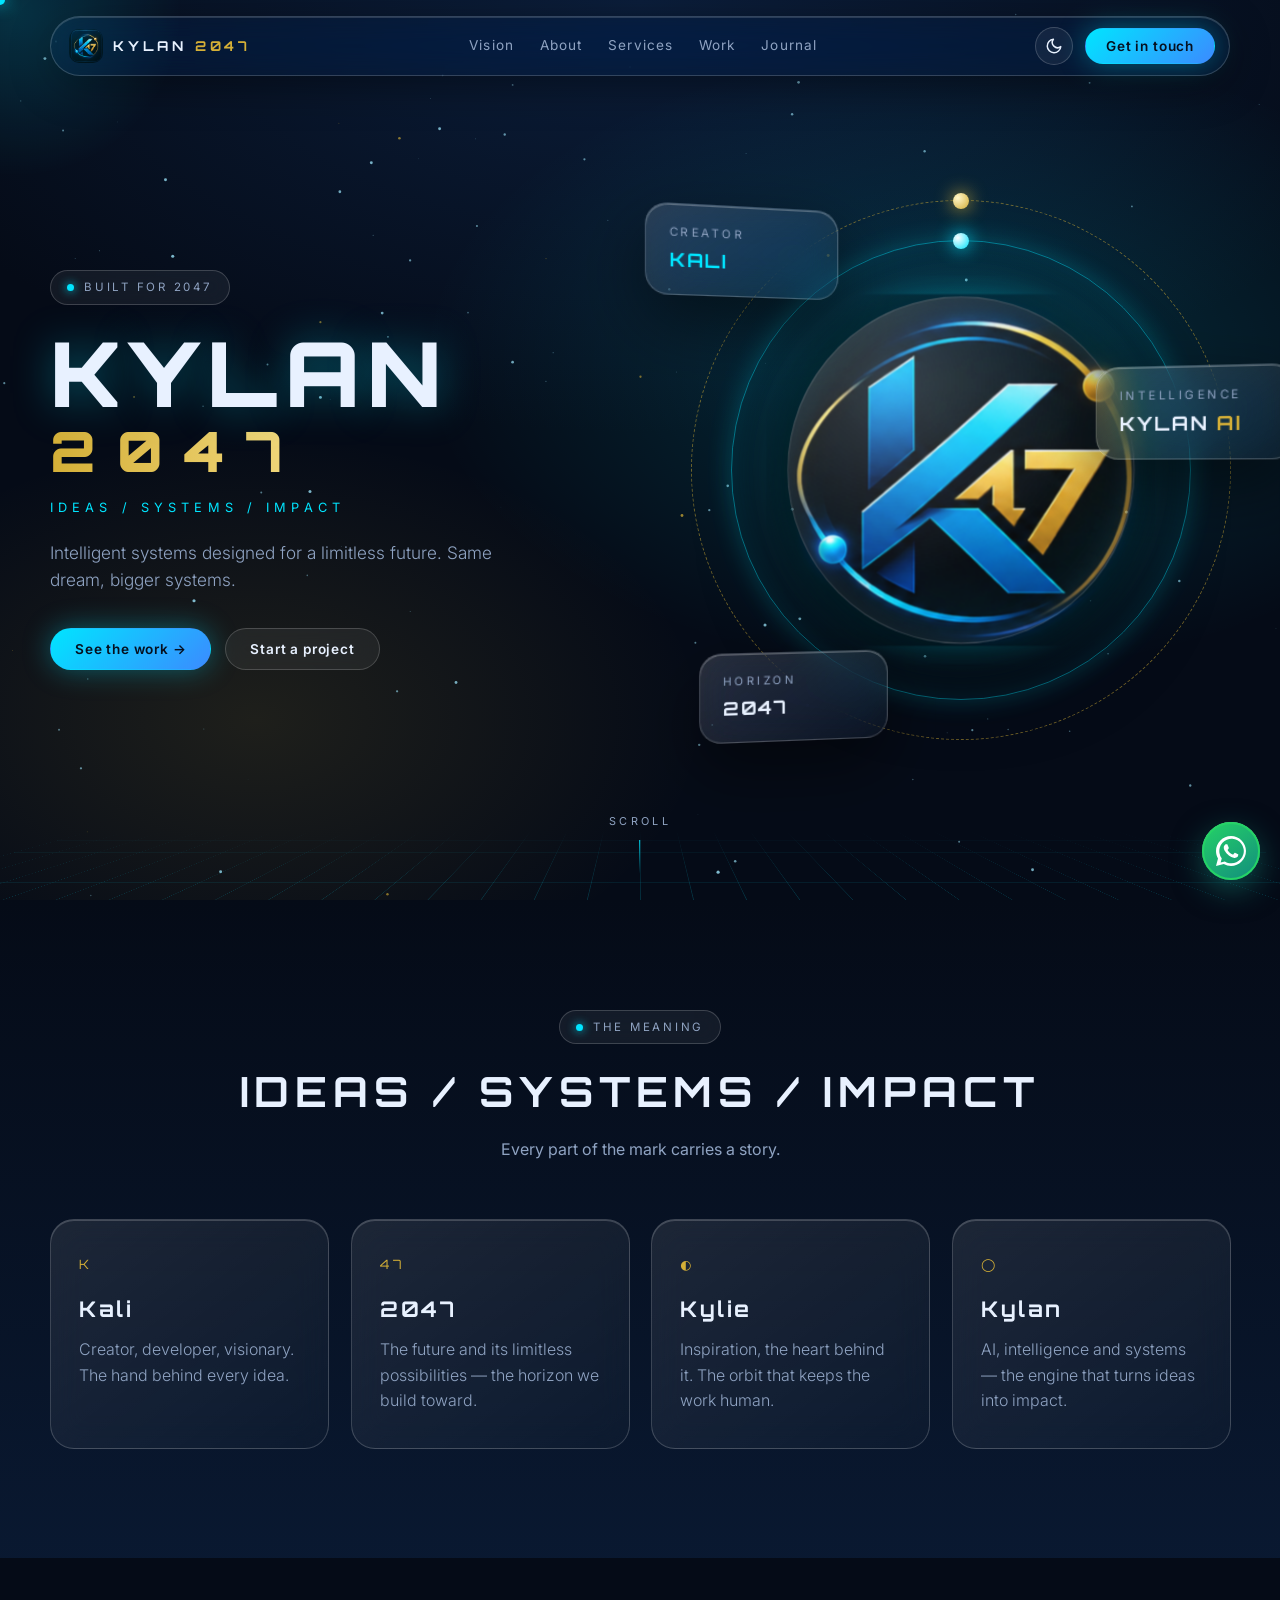
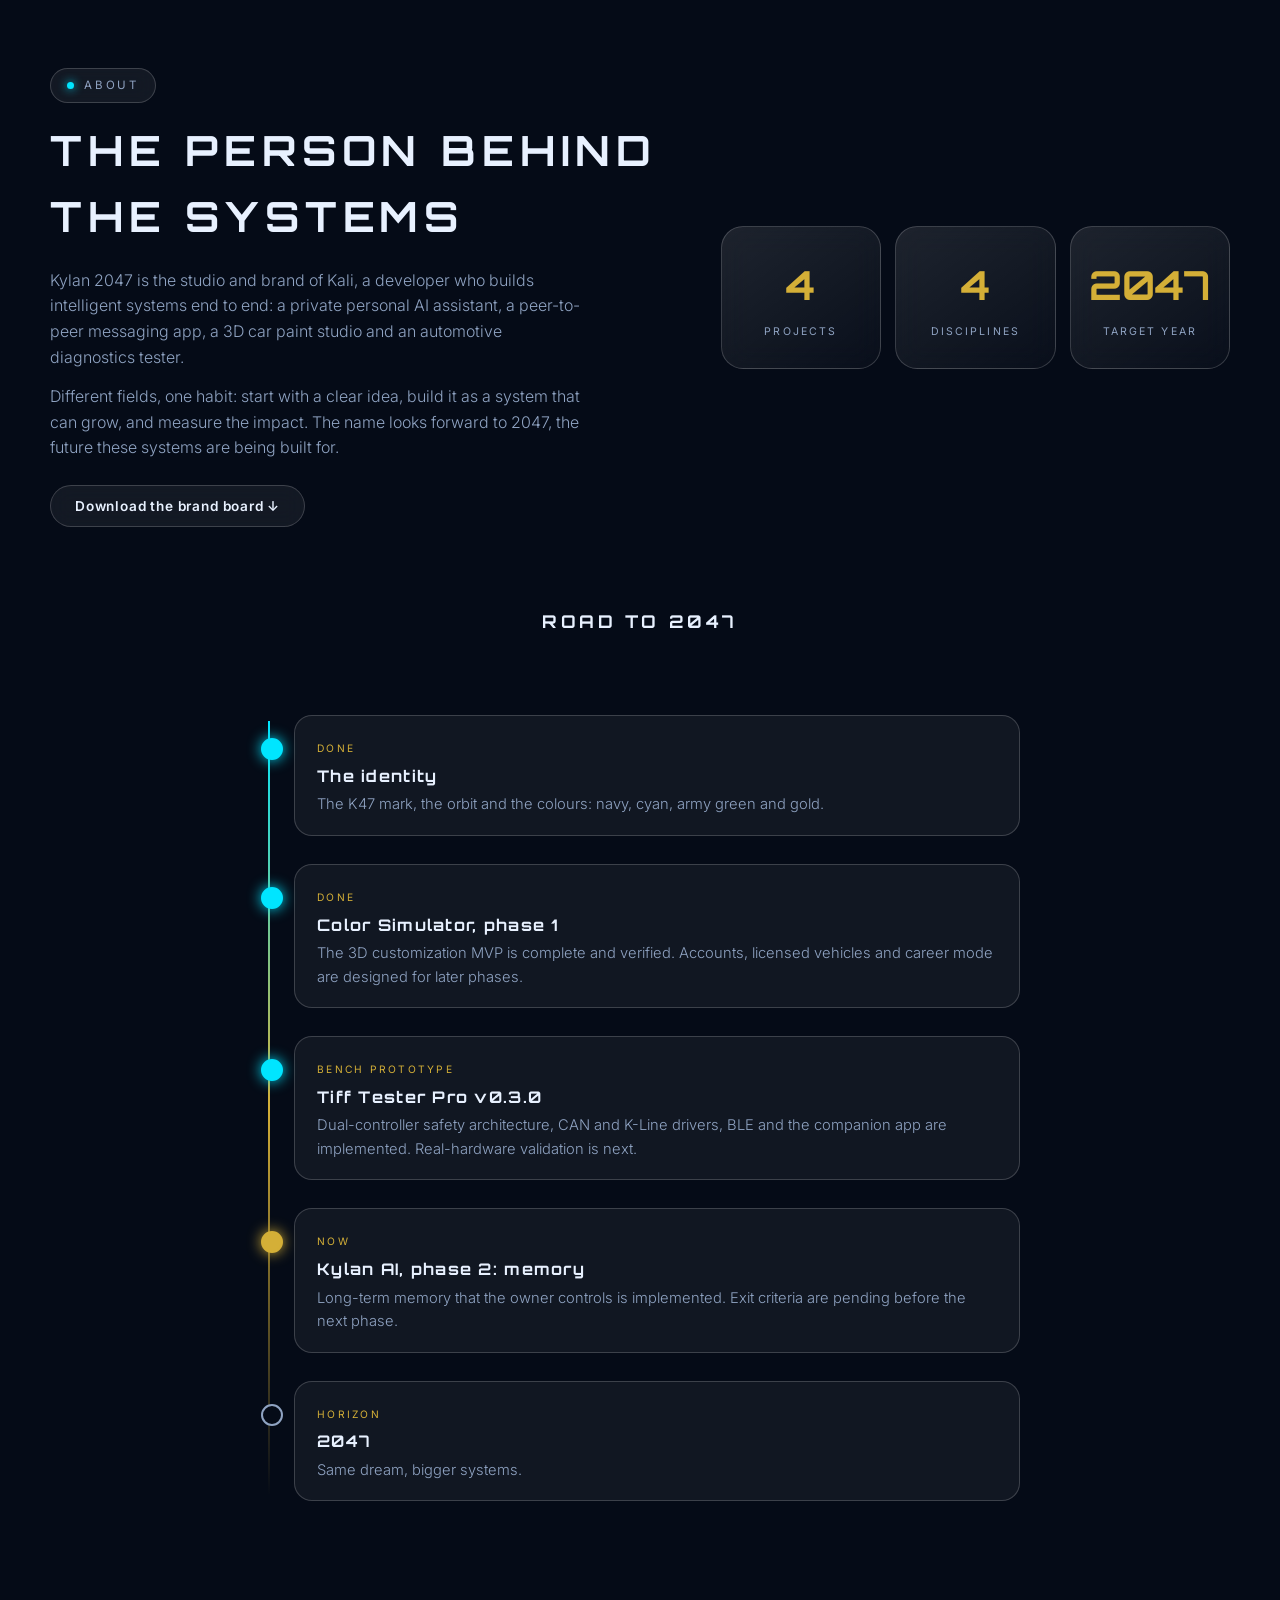
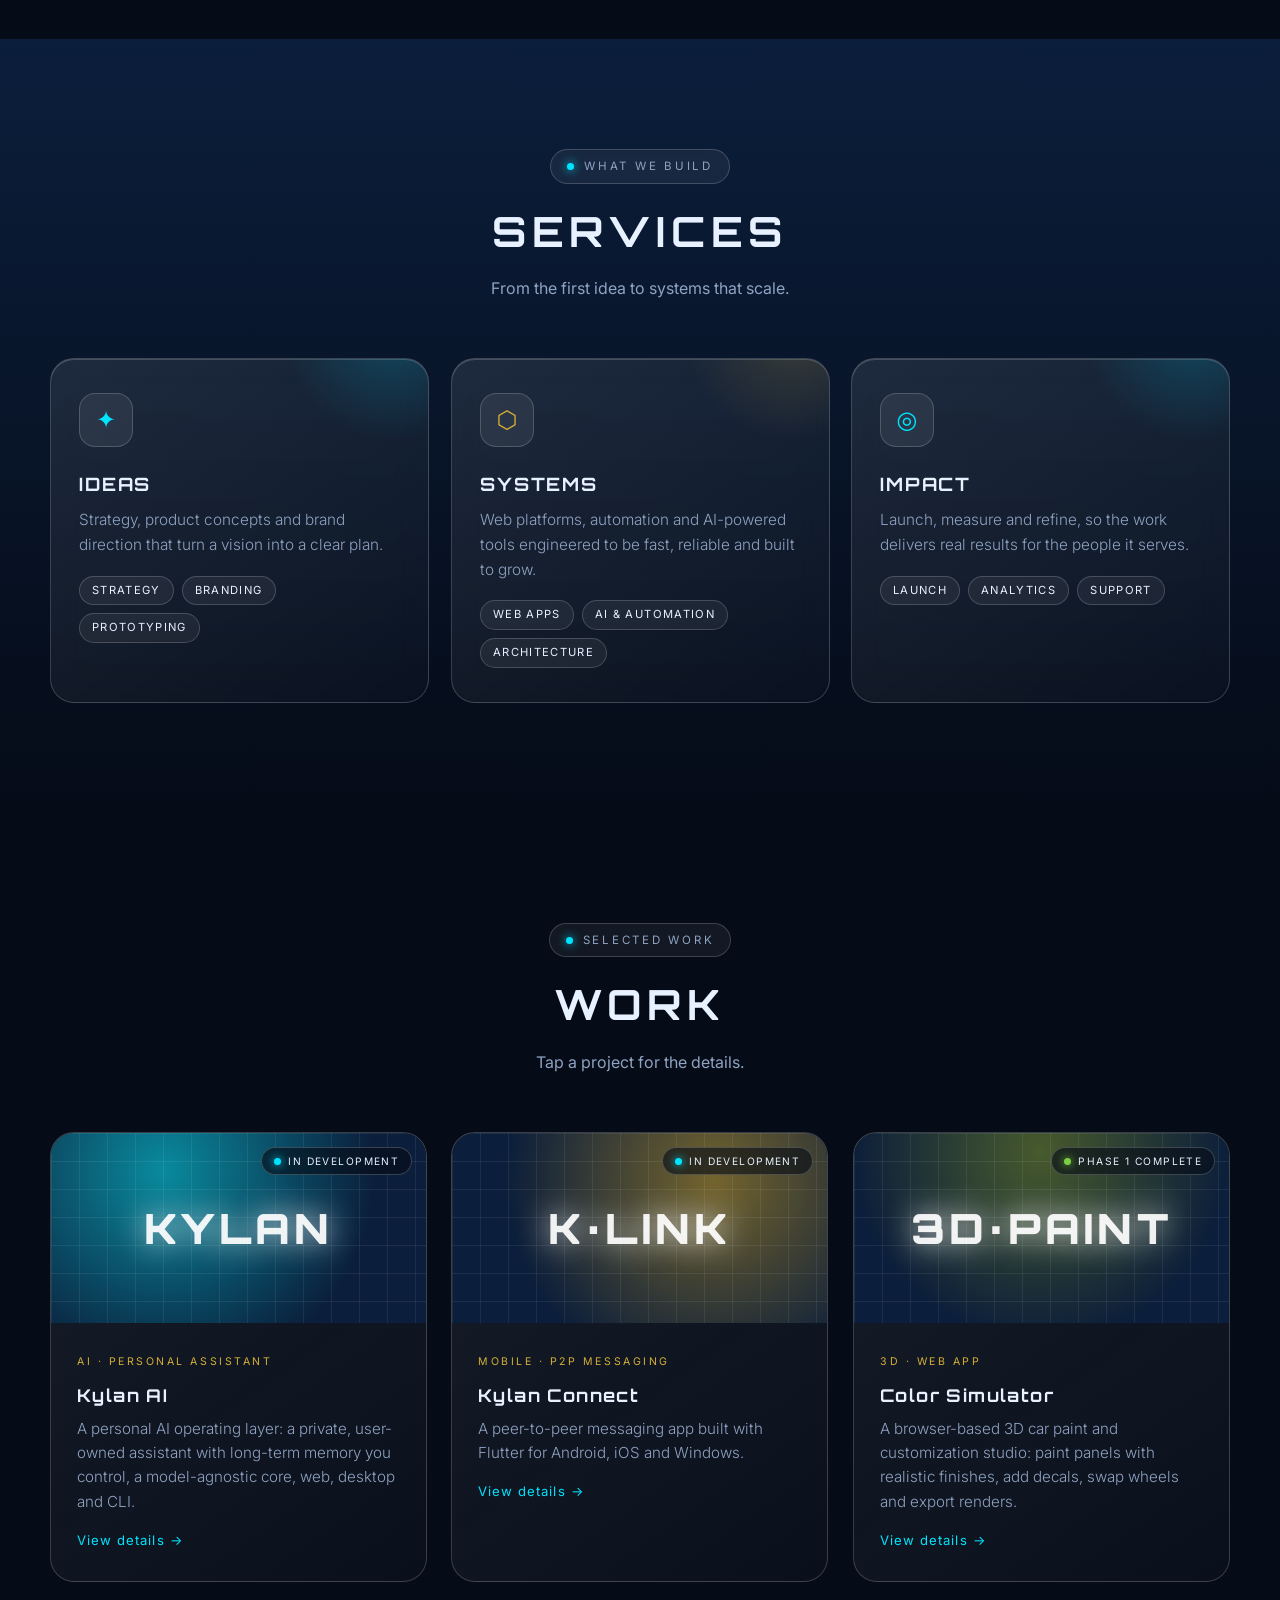
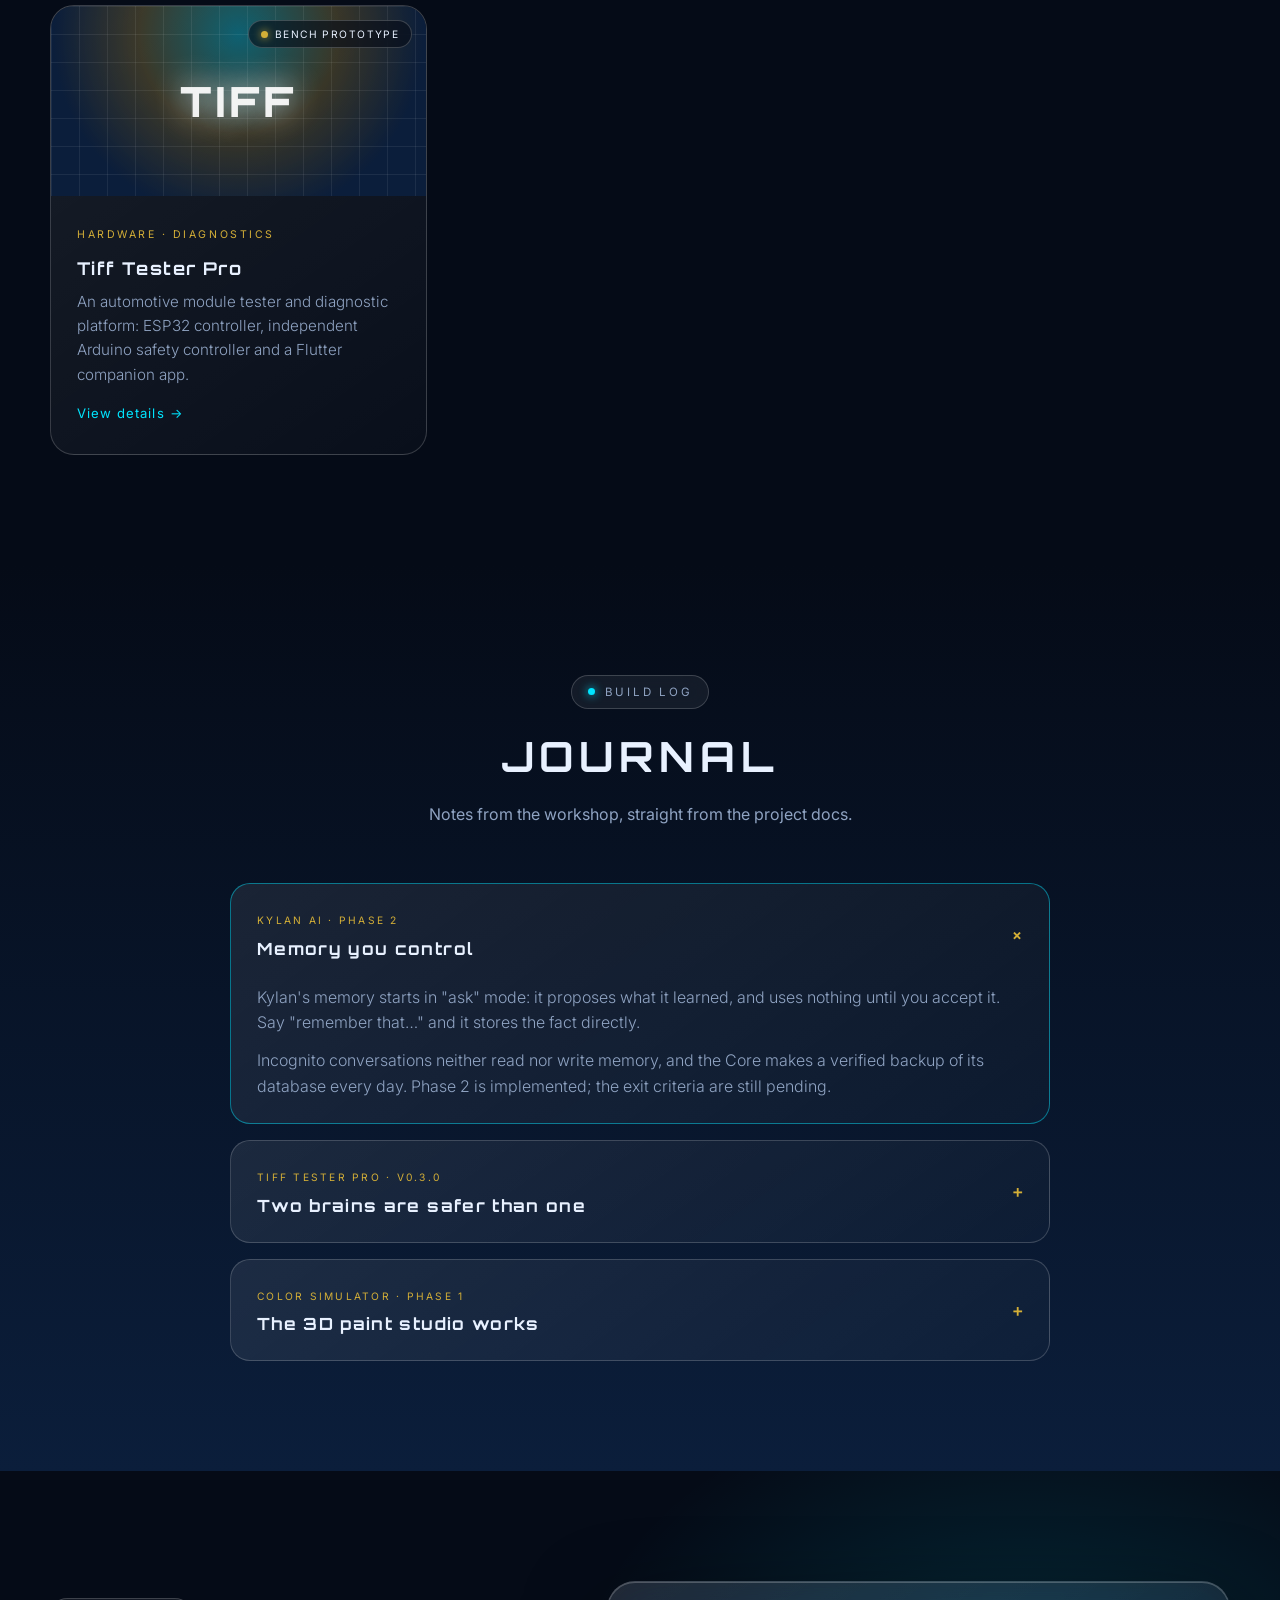
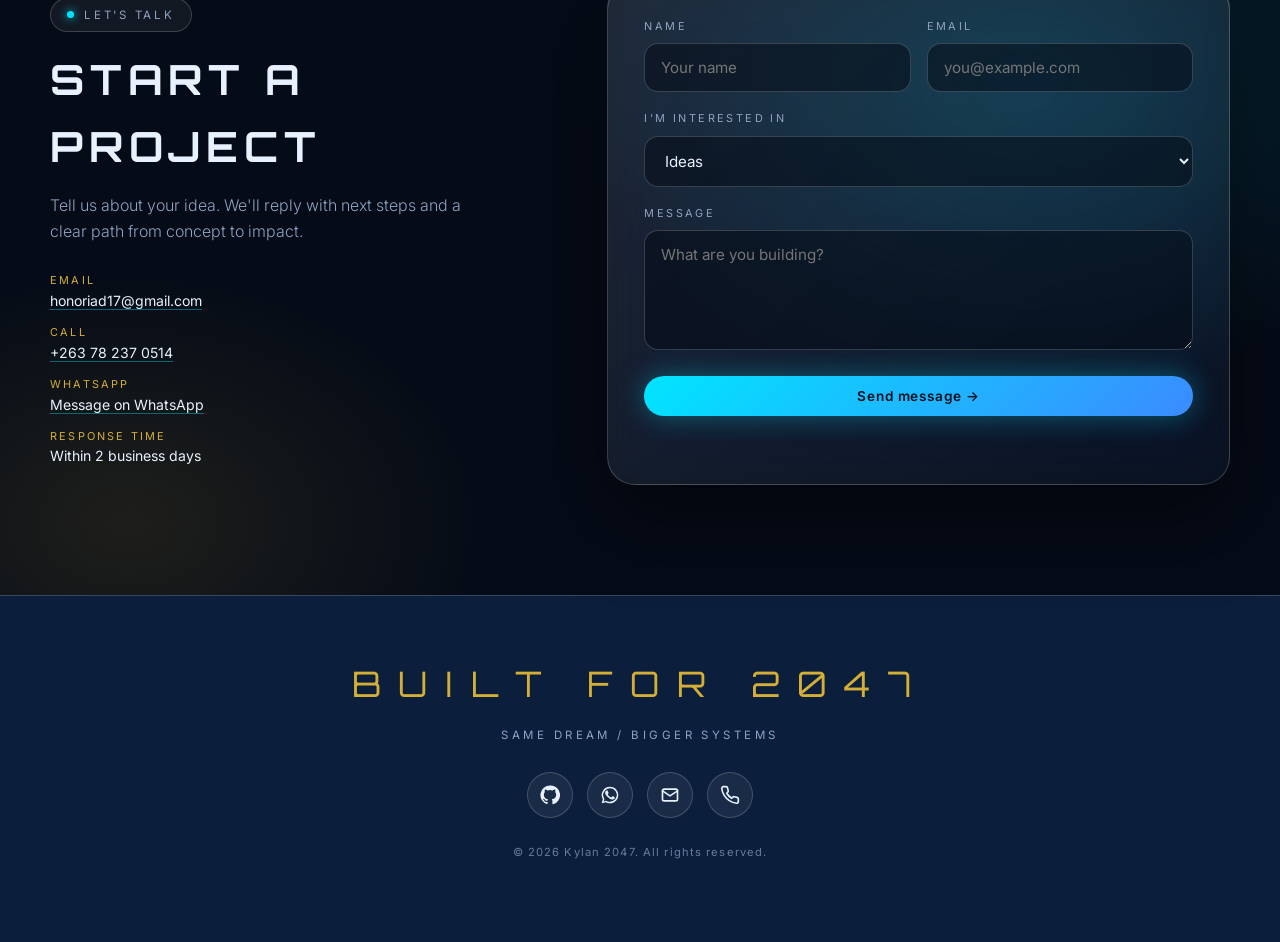
==== commit c5f0247b: "Use absolute URLs for share preview image and add og:url Co-Authored-By: Claude Sonnet 5.5 <noreply@" ====
--- a/index.html
+++ b/index.html
@@ -6,17 +6,18 @@
 <title>Kylan 2047 — Ideas / Systems / Impact</title>
 <meta name="description" content="Kylan 2047 — ideas, systems and impact. Intelligent systems built for the future: AI, mobile, 3D web and hardware.">
 <meta name="theme-color" content="#050B17">
-<!-- Share previews. Once the site has a domain, change og:image and og:url to absolute URLs (https://your-domain/...) -->
+<!-- Share previews: absolute URLs are required. If you add a custom domain, update og:url, og:image and twitter:image. -->
 <meta property="og:type" content="website">
+<meta property="og:url" content="https://kalivoid2047.github.io/K2047/">
 <meta property="og:site_name" content="Kylan 2047">
 <meta property="og:title" content="Kylan 2047 — Ideas / Systems / Impact">
 <meta property="og:description" content="Intelligent systems built for the future. Same dream, bigger systems.">
-<meta property="og:image" content="assets/og.png">
+<meta property="og:image" content="https://kalivoid2047.github.io/K2047/assets/og.png">
 <meta property="og:image:width" content="1200"><meta property="og:image:height" content="630">
 <meta name="twitter:card" content="summary_large_image">
 <meta name="twitter:title" content="Kylan 2047 — Ideas / Systems / Impact">
 <meta name="twitter:description" content="Intelligent systems built for the future. Same dream, bigger systems.">
-<meta name="twitter:image" content="assets/og.png">
+<meta name="twitter:image" content="https://kalivoid2047.github.io/K2047/assets/og.png">
 <script>
   // Apply saved theme before first paint (no flash). Dark is the brand default.
   try { var t = localStorage.getItem('theme'); if (t) document.documentElement.dataset.theme = t; } catch (e) {}
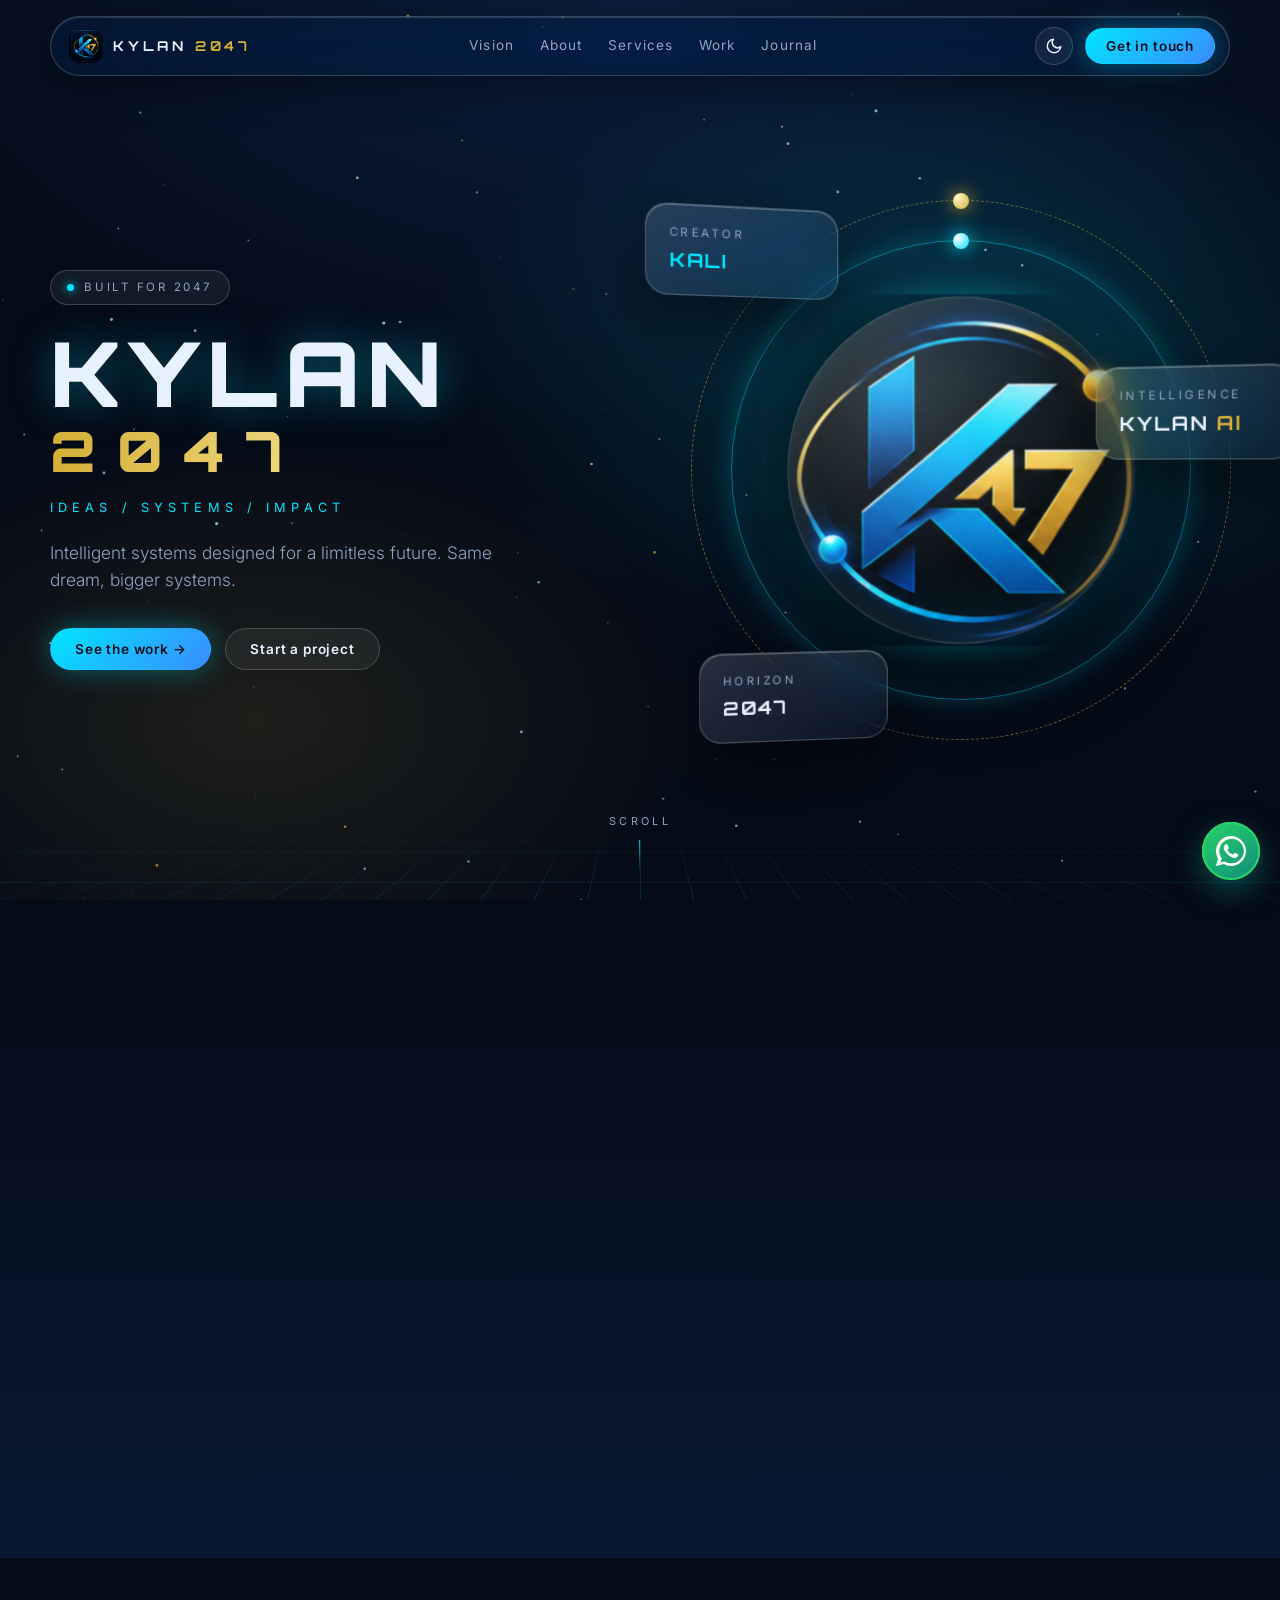
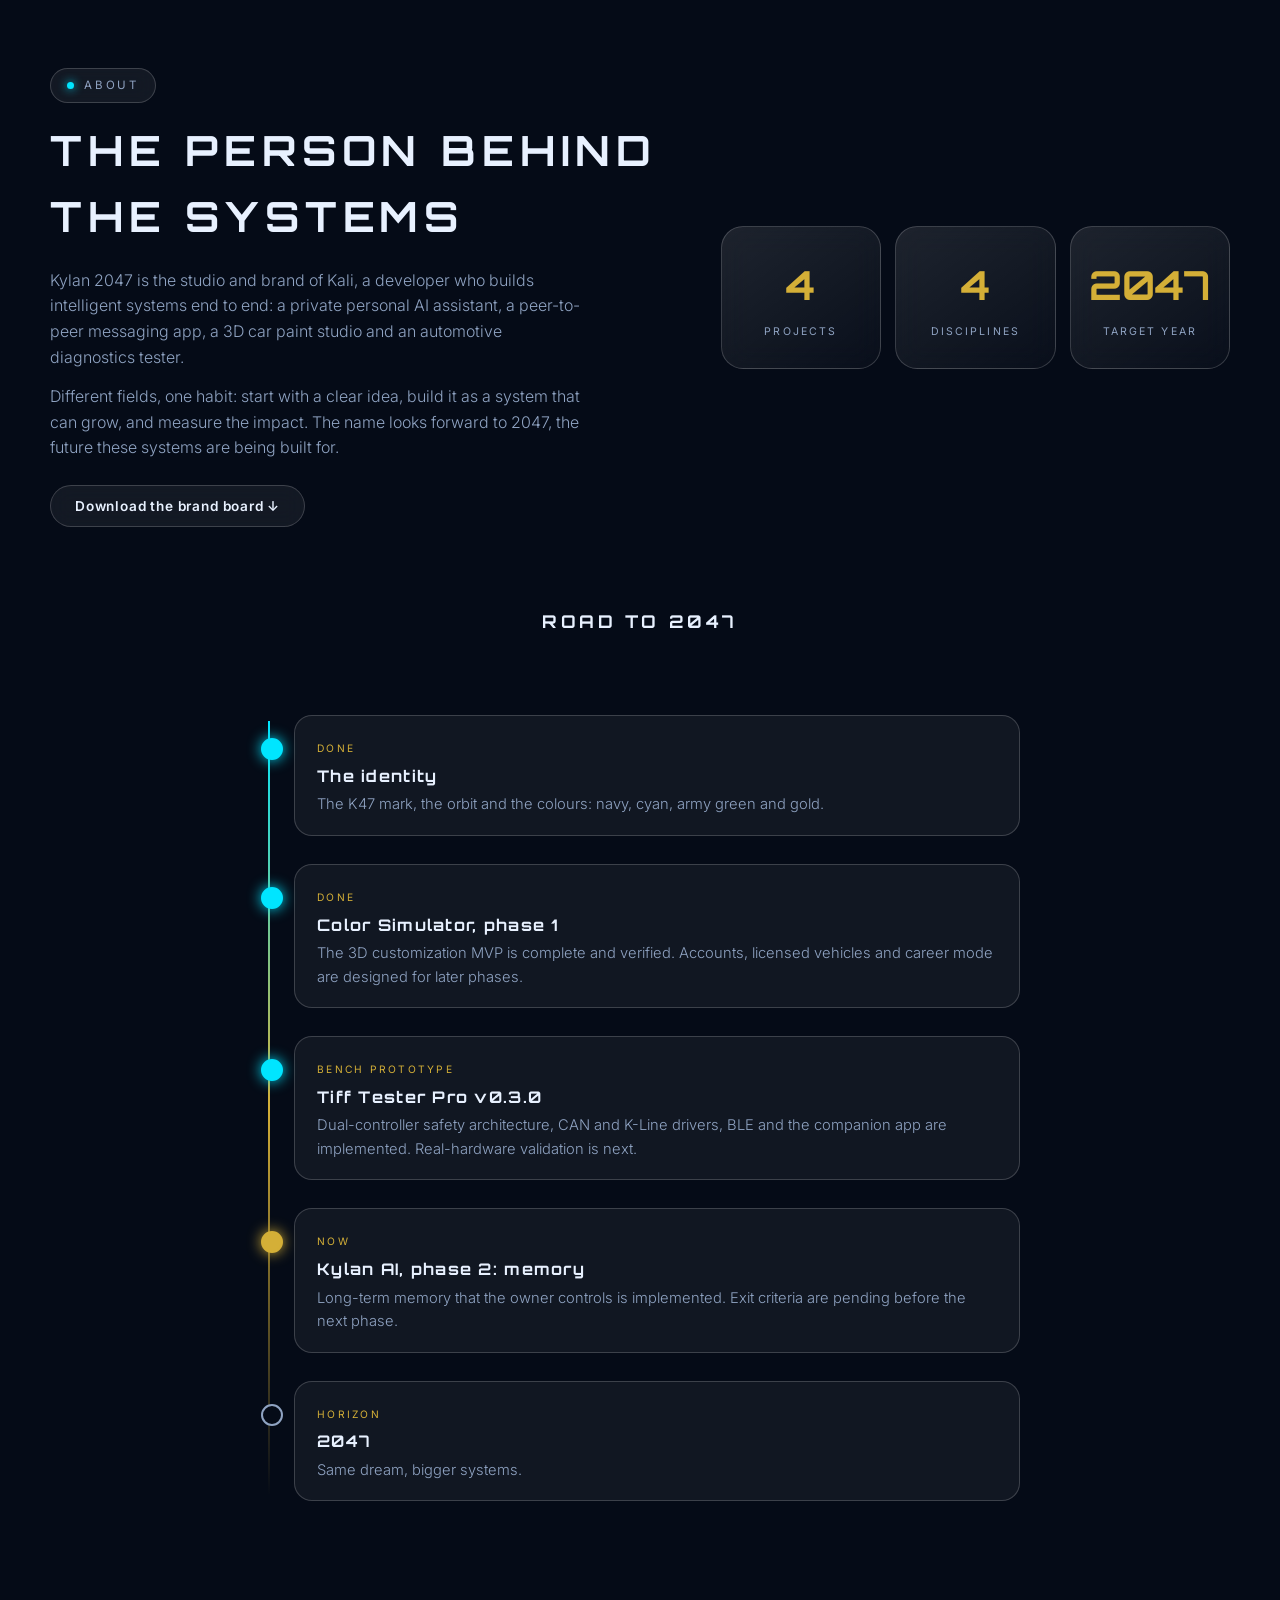
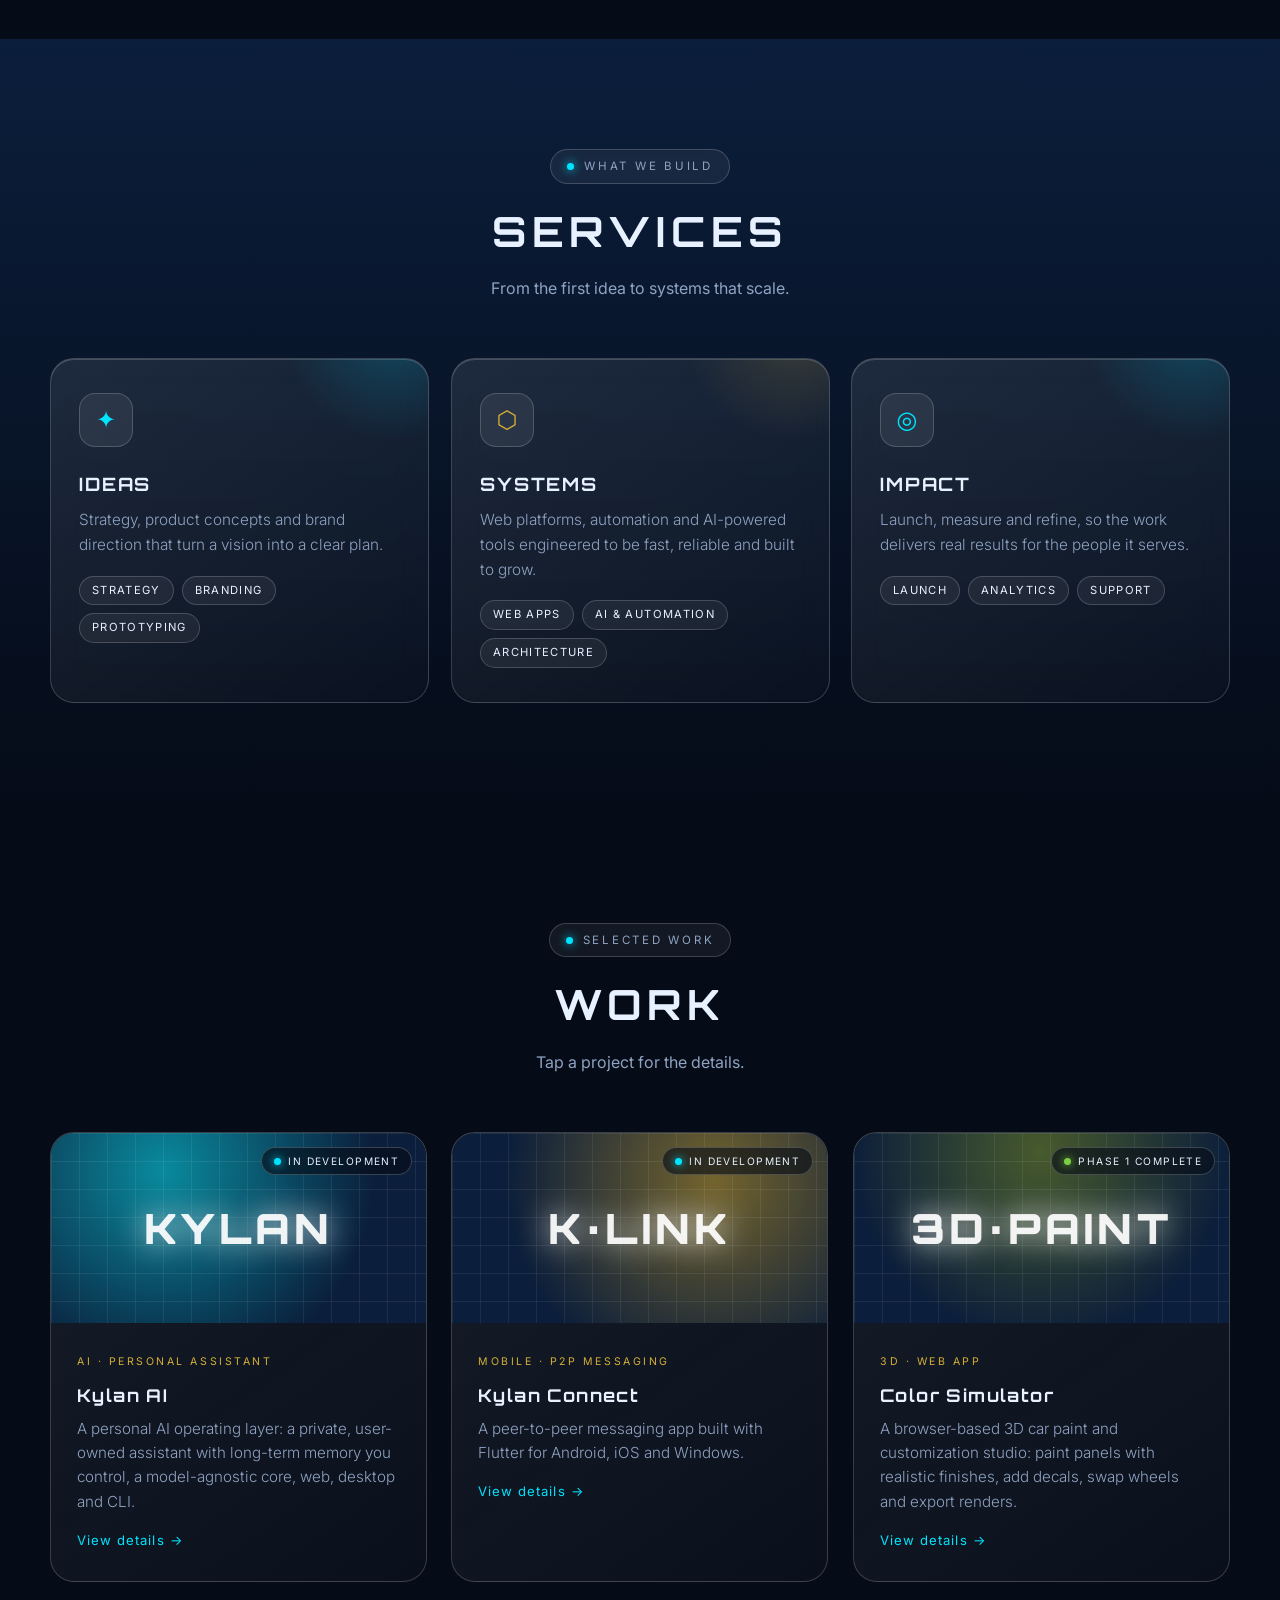
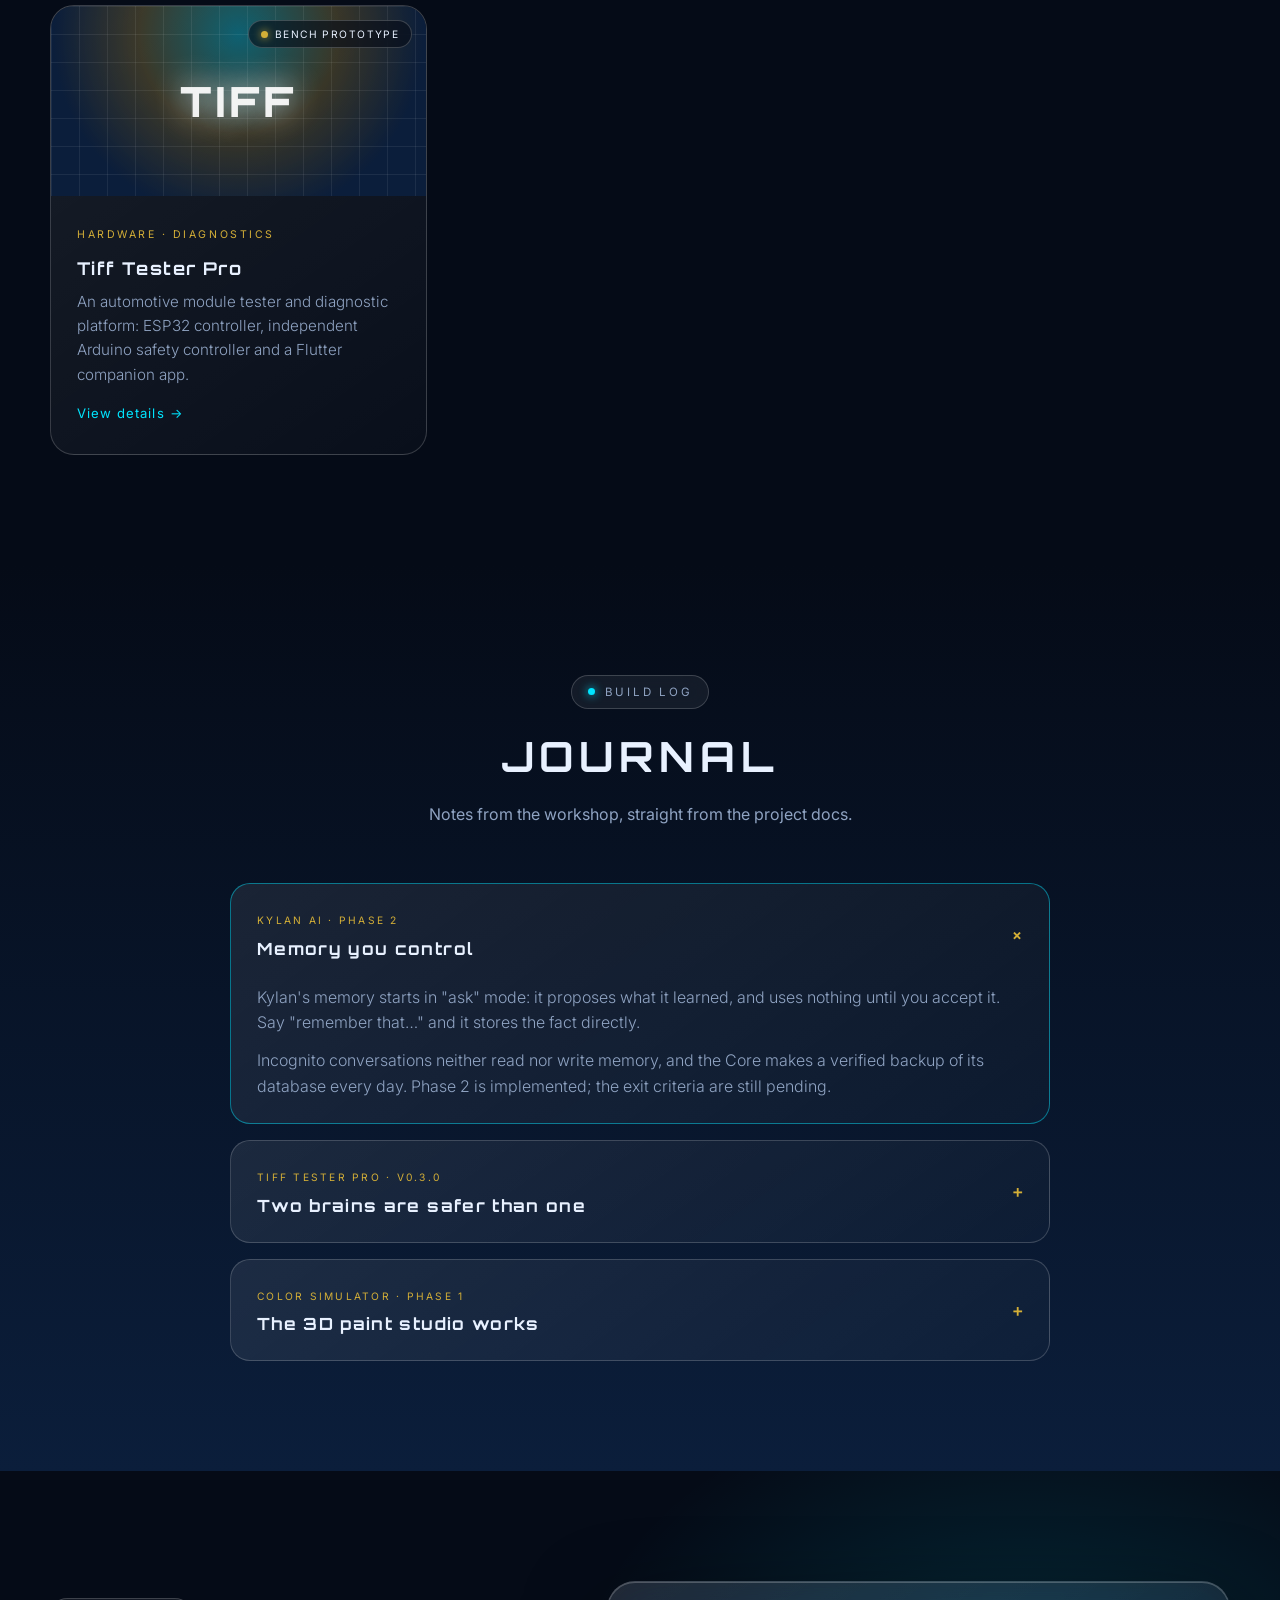
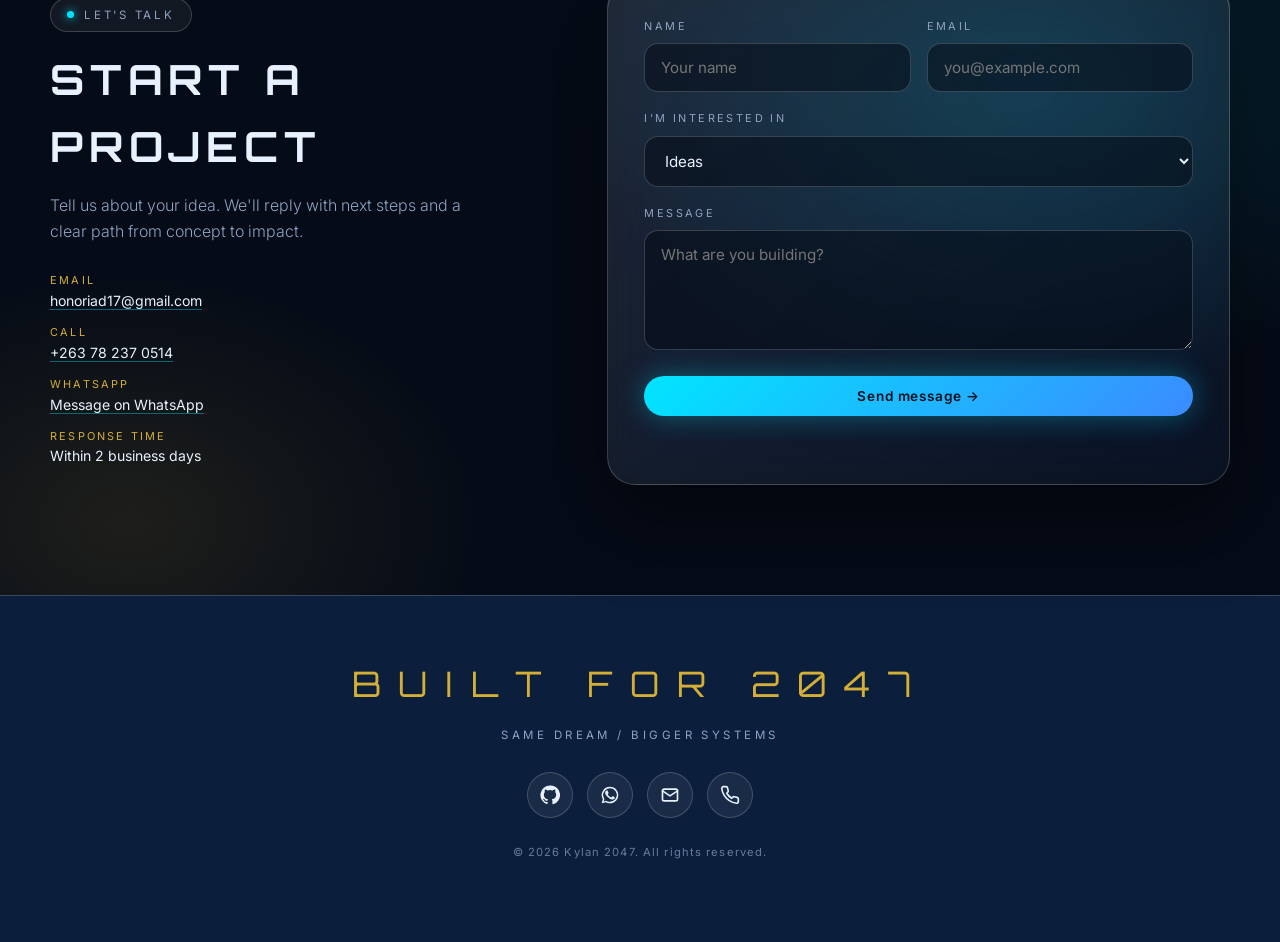
==== commit feadc278: "Add Color Simulator live demo (demo vehicle only) and enable it on the site Co-Authored-By: Claude S" ====
--- a/index.html
+++ b/index.html
@@ -765,7 +765,7 @@
   const FORMSPREE_ENDPOINT = 'https://formspree.io/f/maeqnlew';
   const ANALYTICS_DOMAIN   = '';   // e.g. 'kylan2047.com' to enable Plausible analytics (no cookies). Empty = analytics off.
   const CV_URL             = '';   // e.g. 'assets/Kali-CV.pdf' to show a "Download CV" button.
-  const COLOR_SIM_DEMO_URL = '';   // URL of the hosted Color Simulator (its dist/ folder) to enable the live demo.
+  const COLOR_SIM_DEMO_URL = 'color-simulator/';   // URL of the hosted Color Simulator (its dist/ folder) to enable the live demo.
   const CLIENTS      = [];         // e.g. ['Acme Ltd', 'Beta Co'] shows a "Trusted by" row.
   const TESTIMONIALS = [];         // e.g. [{ quote: '...', name: 'Jane Doe', role: 'CEO, Acme' }]
   /* ========================================================================= */
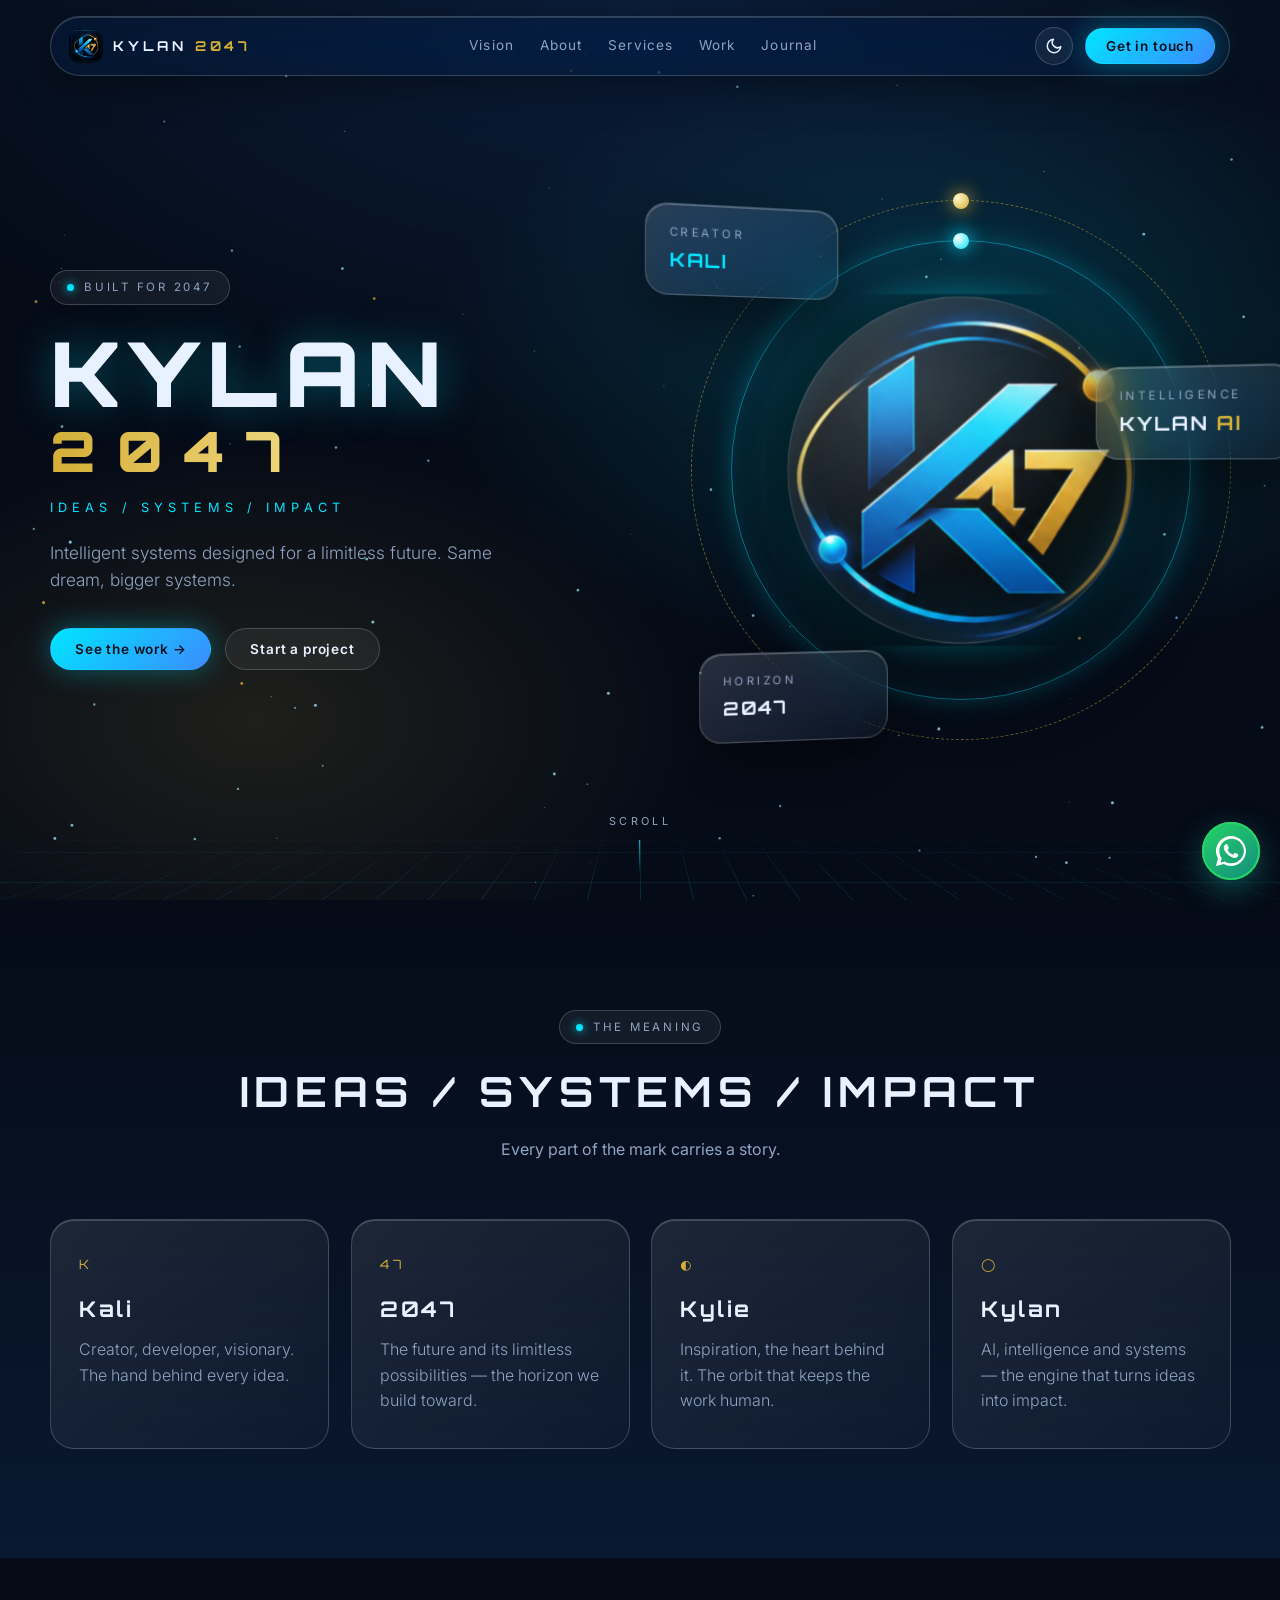
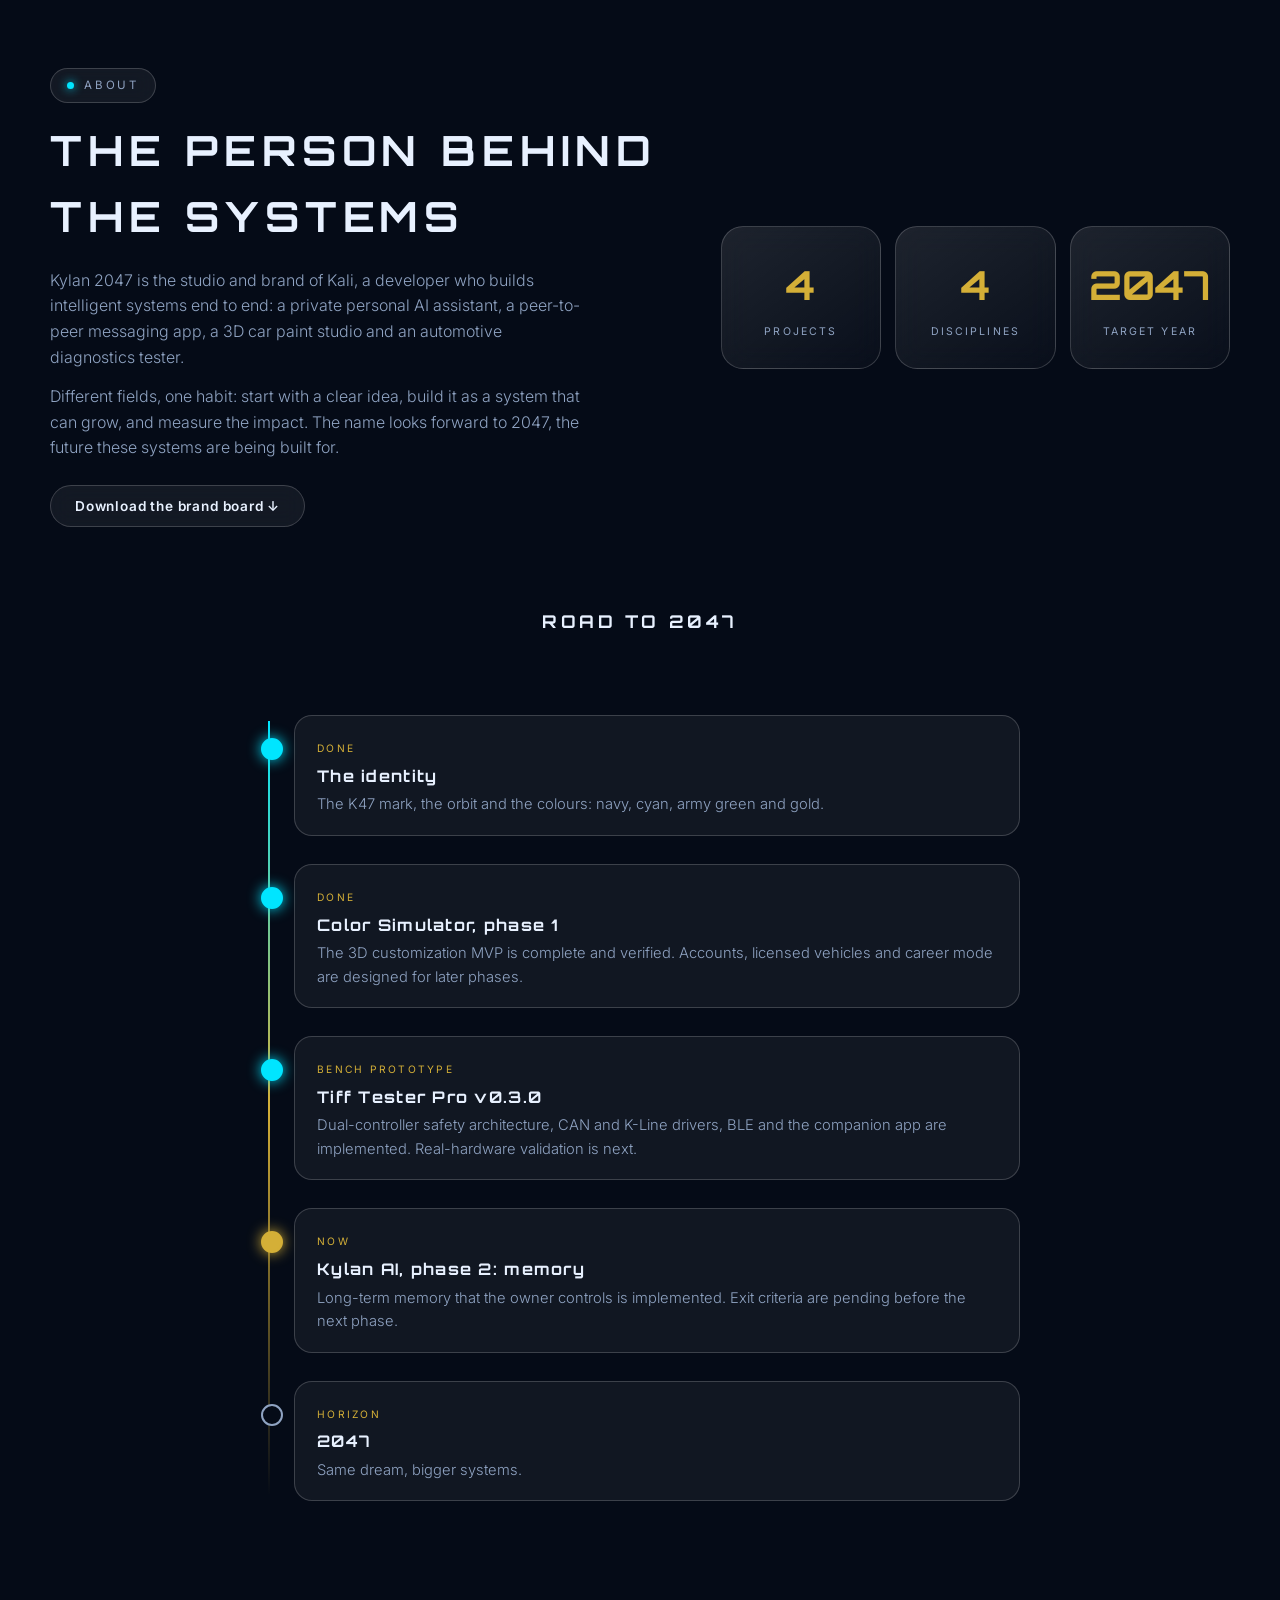
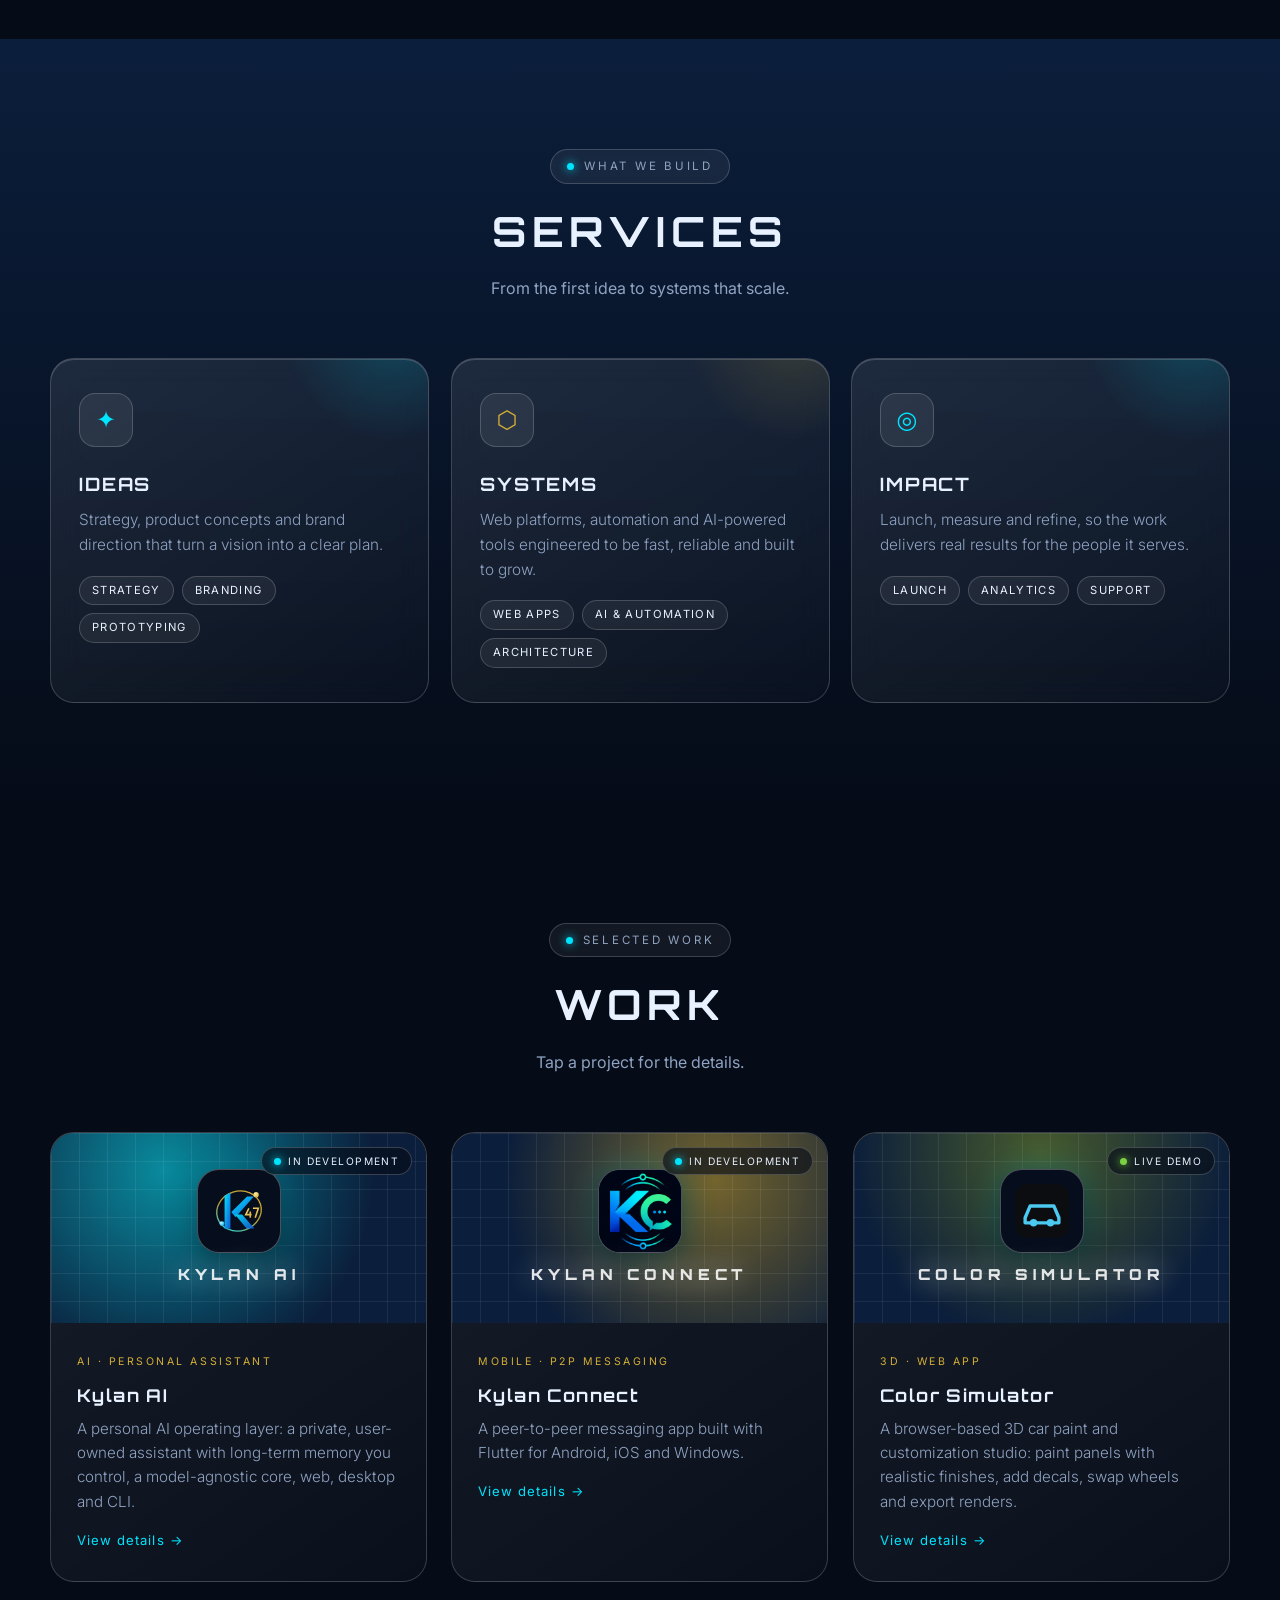
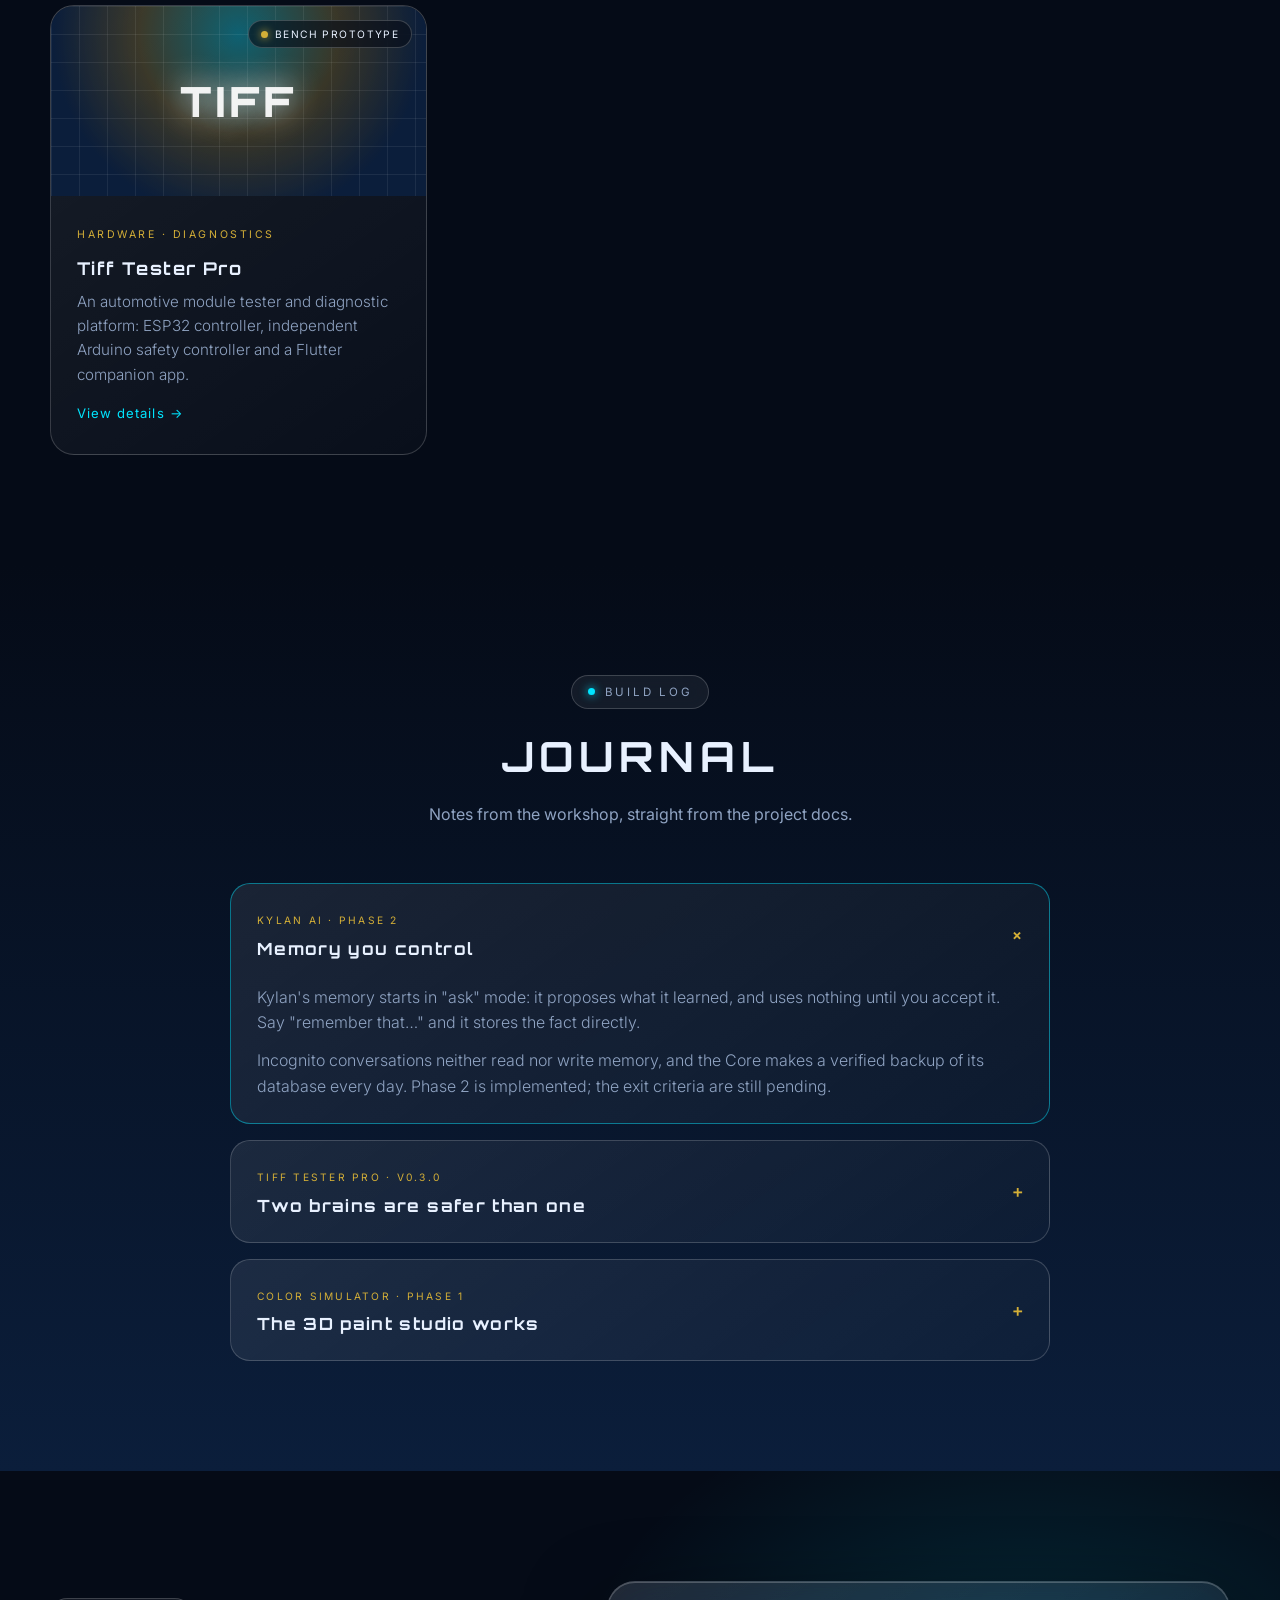
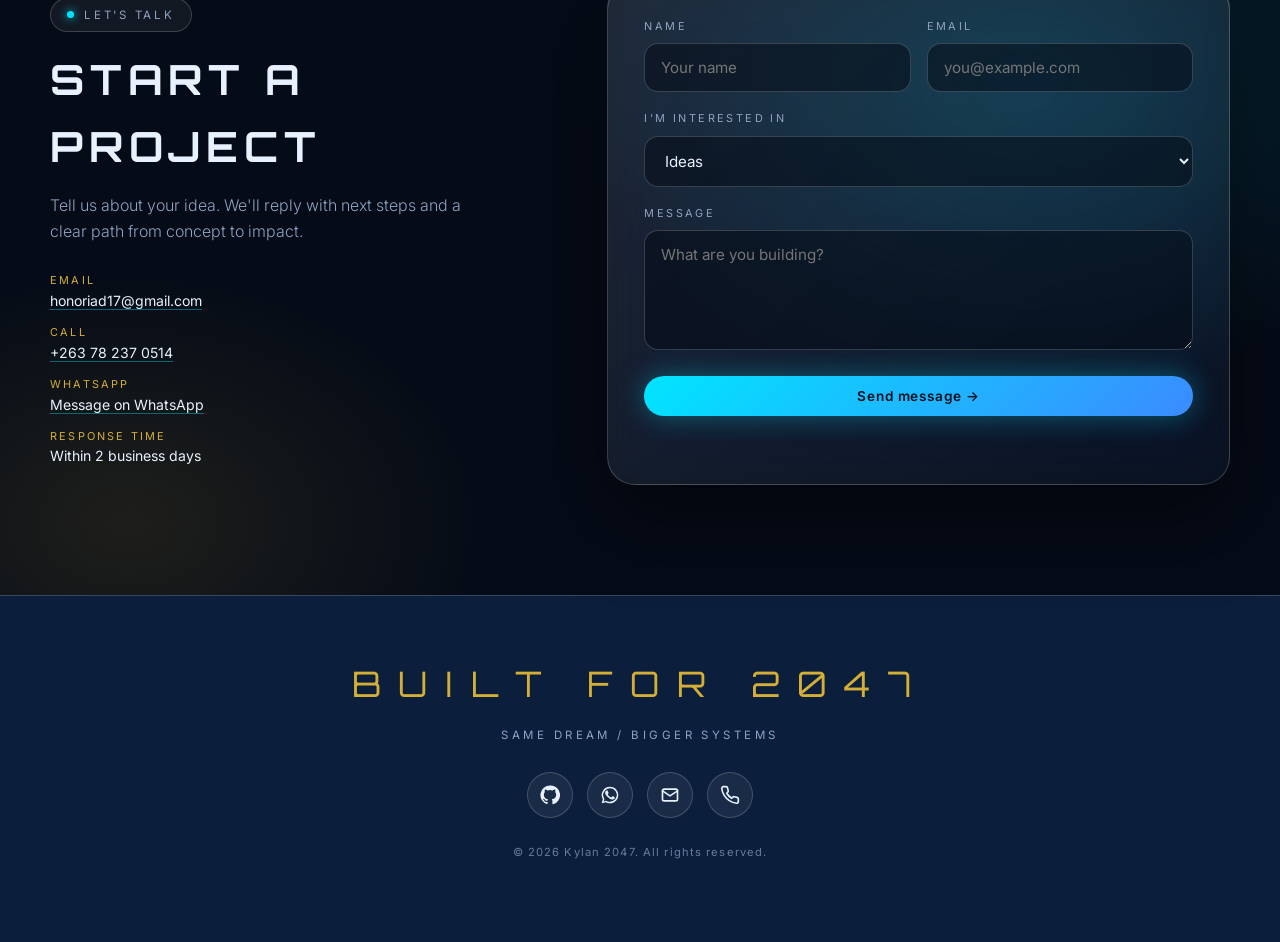
==== commit 2216d869: "Show project logos on cards and mark Color Simulator as Live demo Co-Authored-By: Claude Sonnet 5.5 " ====
--- a/index.html
+++ b/index.html
@@ -299,6 +299,12 @@
   .t3 { background: radial-gradient(circle at 50% 10%, rgba(85,107,47,.8), var(--navy) 75%); }
   .t4 { background: radial-gradient(circle at 50% 15%, rgba(0,229,255,.35), rgba(212,175,55,.2) 40%, var(--navy) 75%); }
   .thumb .glyph { font-size: clamp(1.8rem, 5vw, 2.6rem); }
+  .thumb.has-logo, .modal-head.has-logo { display: flex; flex-direction: column; justify-content: center; align-items: center; gap: 10px; }
+  .plogo { position: relative; width: 84px; height: 84px; border-radius: 22px; object-fit: cover; padding: 0; background: #060d1c;
+    border: 1px solid rgba(255,255,255,.28); box-shadow: 0 10px 30px rgba(0,0,0,.45), 0 0 34px rgba(0,229,255,.28); }
+  .plogo.pad { padding: 14px; }
+  .has-logo .glyph { font-size: .95rem !important; letter-spacing: .32em !important; opacity: .95; }
+  .modal-head.has-logo .plogo { width: 76px; height: 76px; }
   .proj-body { padding: 24px 26px 28px; }
   .tag { font-size: .66rem; letter-spacing: .24em; text-transform: uppercase; color: var(--gold); }
   .proj-body h3 { font-family: var(--display); font-size: 1.1rem; letter-spacing: .08em; margin: 8px 0 8px; }
@@ -626,15 +632,15 @@
     </div>
     <div class="work-grid">
       <a class="project reveal" href="#work" data-project="kylan-ai">
-        <div class="thumb t1"><span class="badge dev">In development</span><span class="glyph">KYLAN</span></div>
+        <div class="thumb t1 has-logo"><span class="badge dev">In development</span><img class="plogo pad" src="assets/logos/kylan-ai.svg" alt="Kylan AI logo" loading="lazy"><span class="glyph">KYLAN AI</span></div>
         <div class="proj-body"><span class="tag">AI · Personal assistant</span><h3>Kylan AI</h3><p>A personal AI operating layer: a private, user-owned assistant with long-term memory you control, a model-agnostic core, web, desktop and CLI.</p><span class="more">View details →</span></div>
       </a>
       <a class="project reveal" style="--d:.1s" href="#work" data-project="kylan-connect">
-        <div class="thumb t2"><span class="badge dev">In development</span><span class="glyph">K·LINK</span></div>
+        <div class="thumb t2 has-logo"><span class="badge dev">In development</span><img class="plogo" src="assets/logos/kylan-connect.png" alt="Kylan Connect logo" loading="lazy"><span class="glyph">KYLAN CONNECT</span></div>
         <div class="proj-body"><span class="tag">Mobile · P2P messaging</span><h3>Kylan Connect</h3><p>A peer-to-peer messaging app built with Flutter for Android, iOS and Windows.</p><span class="more">View details →</span></div>
       </a>
       <a class="project reveal" style="--d:.2s" href="#work" data-project="color-simulator">
-        <div class="thumb t3"><span class="badge live">Phase 1 complete</span><span class="glyph">3D·PAINT</span></div>
+        <div class="thumb t3 has-logo"><span class="badge live">Live demo</span><img class="plogo pad" src="assets/logos/color-simulator.svg" alt="Color Simulator logo" loading="lazy"><span class="glyph">COLOR SIMULATOR</span></div>
         <div class="proj-body"><span class="tag">3D · Web app</span><h3>Color Simulator</h3><p>A browser-based 3D car paint and customization studio: paint panels with realistic finishes, add decals, swap wheels and export renders.</p><span class="more">View details →</span></div>
       </a>
       <a class="project reveal" style="--d:.3s" href="#work" data-project="tiff-tester-pro">
@@ -651,6 +657,7 @@
       <svg viewBox="0 0 24 24" fill="none" stroke="currentColor" stroke-width="2" stroke-linecap="round"><path d="M6 6l12 12M18 6L6 18"/></svg>
     </button>
     <span class="badge" id="mBadge"></span>
+    <img class="plogo" id="mLogo" alt="" hidden>
     <span class="glyph" id="mGlyph"></span>
   </div>
   <div class="modal-body">
@@ -853,21 +860,21 @@
   // ---------- Projects + modal ----------
   const PROJECTS = {
     'kylan-ai': {
-      title: 'Kylan AI', tag: 'AI · Personal assistant', glyph: 'KYLAN', bg: 't1', badge: ['dev', 'In development'],
+      title: 'Kylan AI', tag: 'AI · Personal assistant', glyph: 'KYLAN AI', logo: 'assets/logos/kylan-ai.svg', pad: true, bg: 't1', badge: ['dev', 'In development'],
       desc: 'A personal AI operating layer. Kylan is a persistent, user-owned intelligence that knows your context, acts on your behalf within limits you set, and becomes more capable over time without taking authority you did not grant.',
       feat: ['Private and observable, with a model-agnostic core (cloud or local models)', 'Long-term memory the owner controls: it proposes, you accept', 'Incognito conversations that never read or write memory', 'Core service with a web UI, a desktop shell and a command-line interface', 'Verified daily backups of its database'],
       stack: ['TypeScript', 'Node.js', 'React', 'Vite', 'Tauri (Rust)', 'pnpm'],
       links: []
     },
     'kylan-connect': {
-      title: 'Kylan Connect', tag: 'Mobile · P2P messaging', glyph: 'K·LINK', bg: 't2', badge: ['dev', 'In development'],
+      title: 'Kylan Connect', tag: 'Mobile · P2P messaging', glyph: 'KYLAN CONNECT', logo: 'assets/logos/kylan-connect.png', bg: 't2', badge: ['dev', 'In development'],
       desc: 'A peer-to-peer messaging app: conversations that go straight between people instead of through a central server.',
       feat: ['Peer-to-peer messaging', 'One Flutter codebase for Android, iOS and Windows'],
       stack: ['Flutter', 'Dart'],
       links: []
     },
     'color-simulator': {
-      title: 'Color Simulator', tag: '3D · Web app', glyph: '3D·PAINT', bg: 't3', badge: ['live', 'Phase 1 complete'],
+      title: 'Color Simulator', tag: '3D · Web app', glyph: 'COLOR SIMULATOR', logo: 'assets/logos/color-simulator.svg', pad: true, bg: 't3', badge: ['live', 'Live demo'],
       desc: 'A browser-based 3D automotive paint and customization studio, built to grow into a full workshop simulation game. Pick a vehicle, orbit it in 3D, paint it, add decals, swap wheels, and export a render.',
       feat: ['Paint finishes: solid, metallic, matte, gloss, pearlescent and chrome', 'Decals projected onto the bodywork, with custom uploads', 'Wheel designs, undo and redo, and a saveable garage', '2× PNG export and a photo mode', 'Next: accounts, licensed vehicles and a career mode (designed, not built)'],
       stack: ['React', 'TypeScript', 'Three.js', 'React Three Fiber', 'Zustand', 'Vite'],
@@ -884,7 +891,9 @@
   const modal = $('#projectModal'), demoFrame = $('#mDemo');
   function openProject(id) {
     const p = PROJECTS[id]; if (!p) return;
-    $('#mHead').className = 'modal-head ' + p.bg;
+    $('#mHead').className = 'modal-head ' + p.bg + (p.logo ? ' has-logo' : '');
+    const lg = $('#mLogo'); lg.hidden = !p.logo;
+    if (p.logo) { lg.src = p.logo; lg.alt = p.title + ' logo'; lg.classList.toggle('pad', !!p.pad); }
     const b = $('#mBadge'); b.className = 'badge ' + p.badge[0]; b.textContent = p.badge[1];
     $('#mGlyph').textContent = p.glyph; $('#mTag').textContent = p.tag; $('#mTitle').textContent = p.title; $('#mDesc').textContent = p.desc;
     $('#mFeat').replaceChildren(...p.feat.map(t => Object.assign(document.createElement('li'), { textContent: t })));
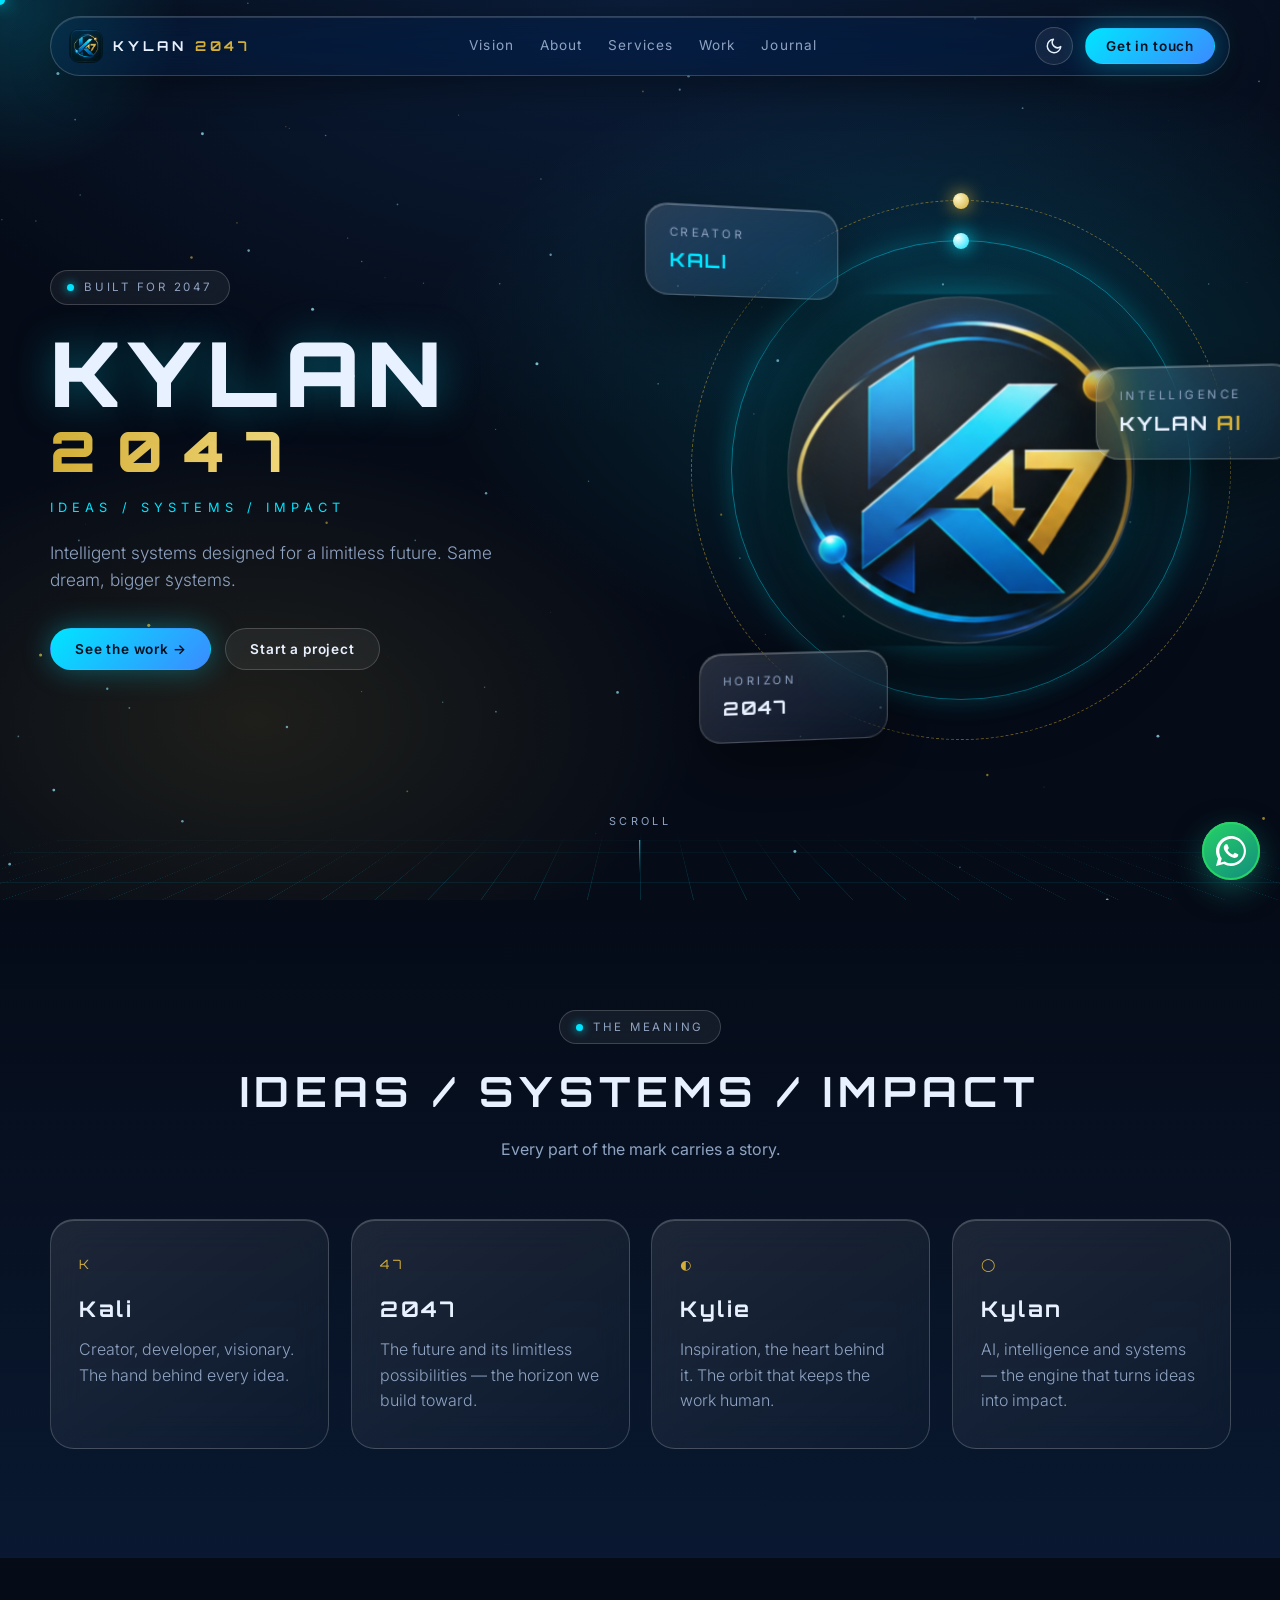
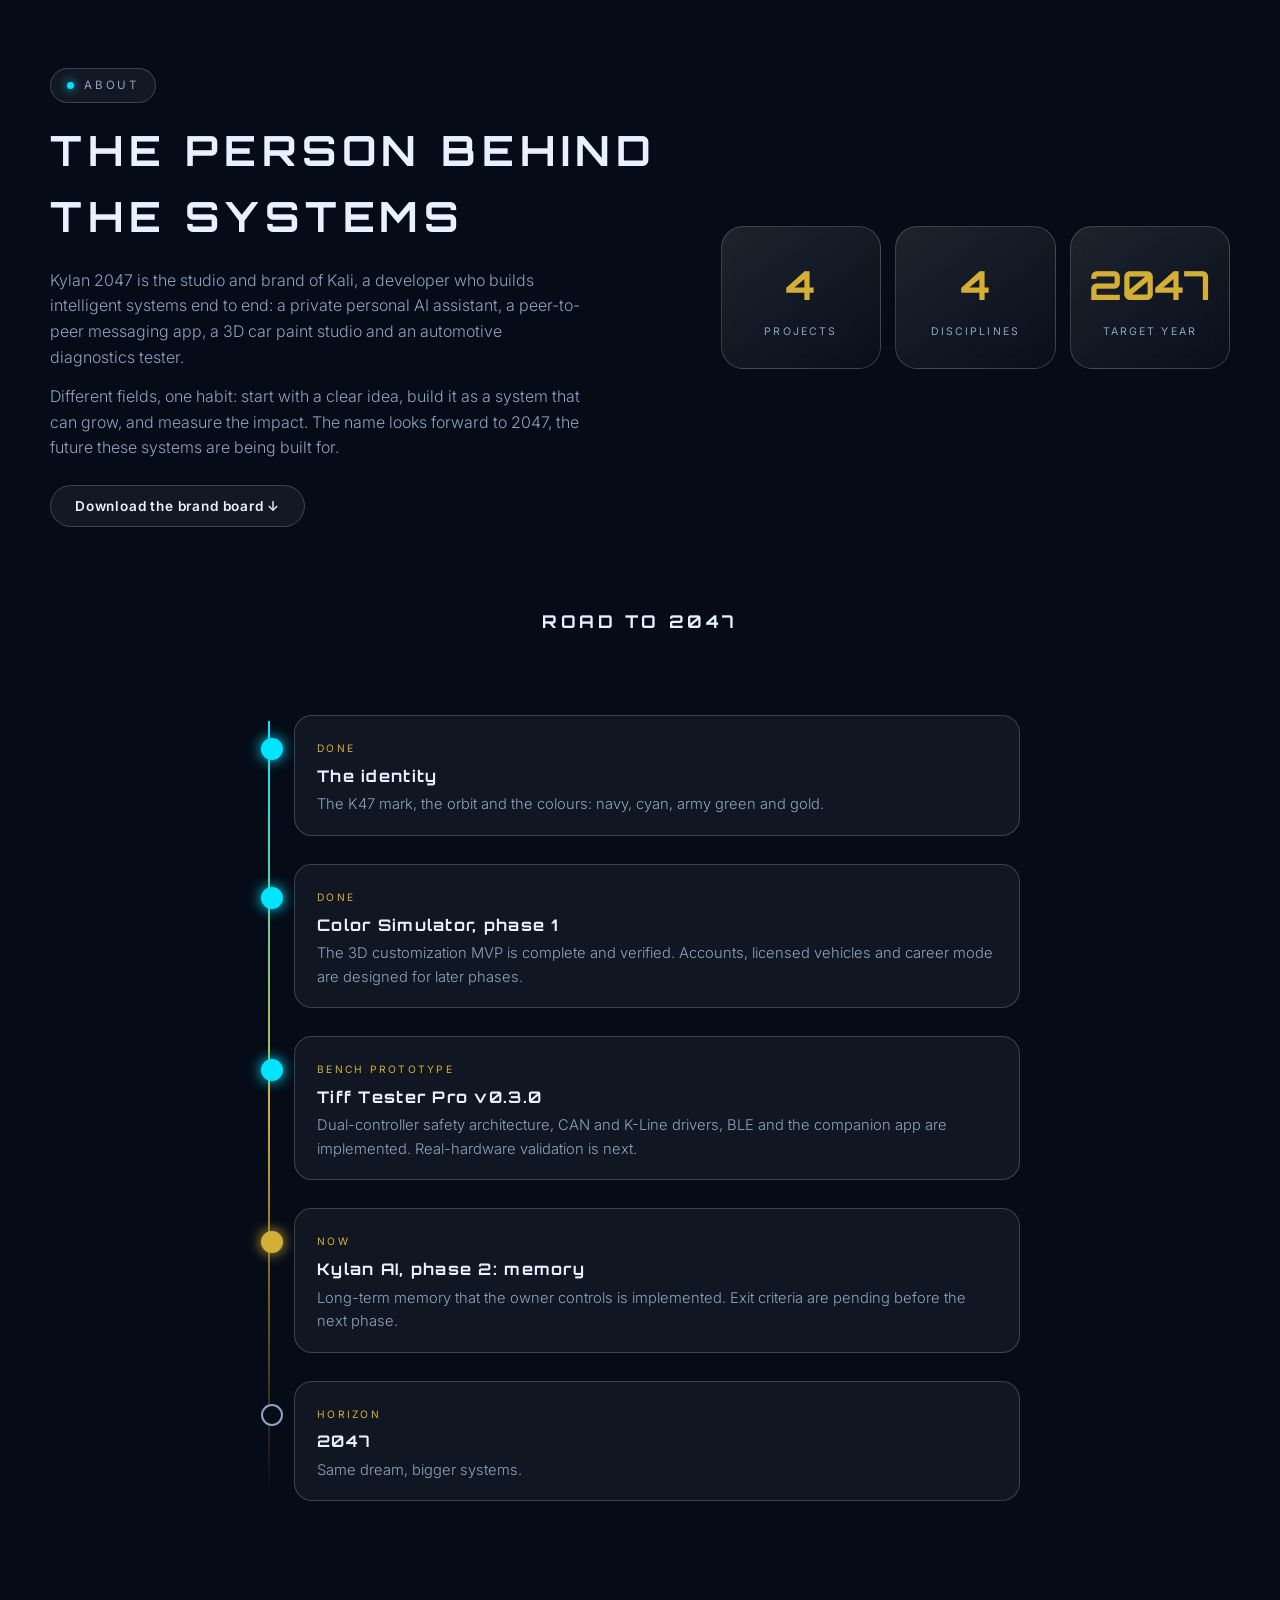
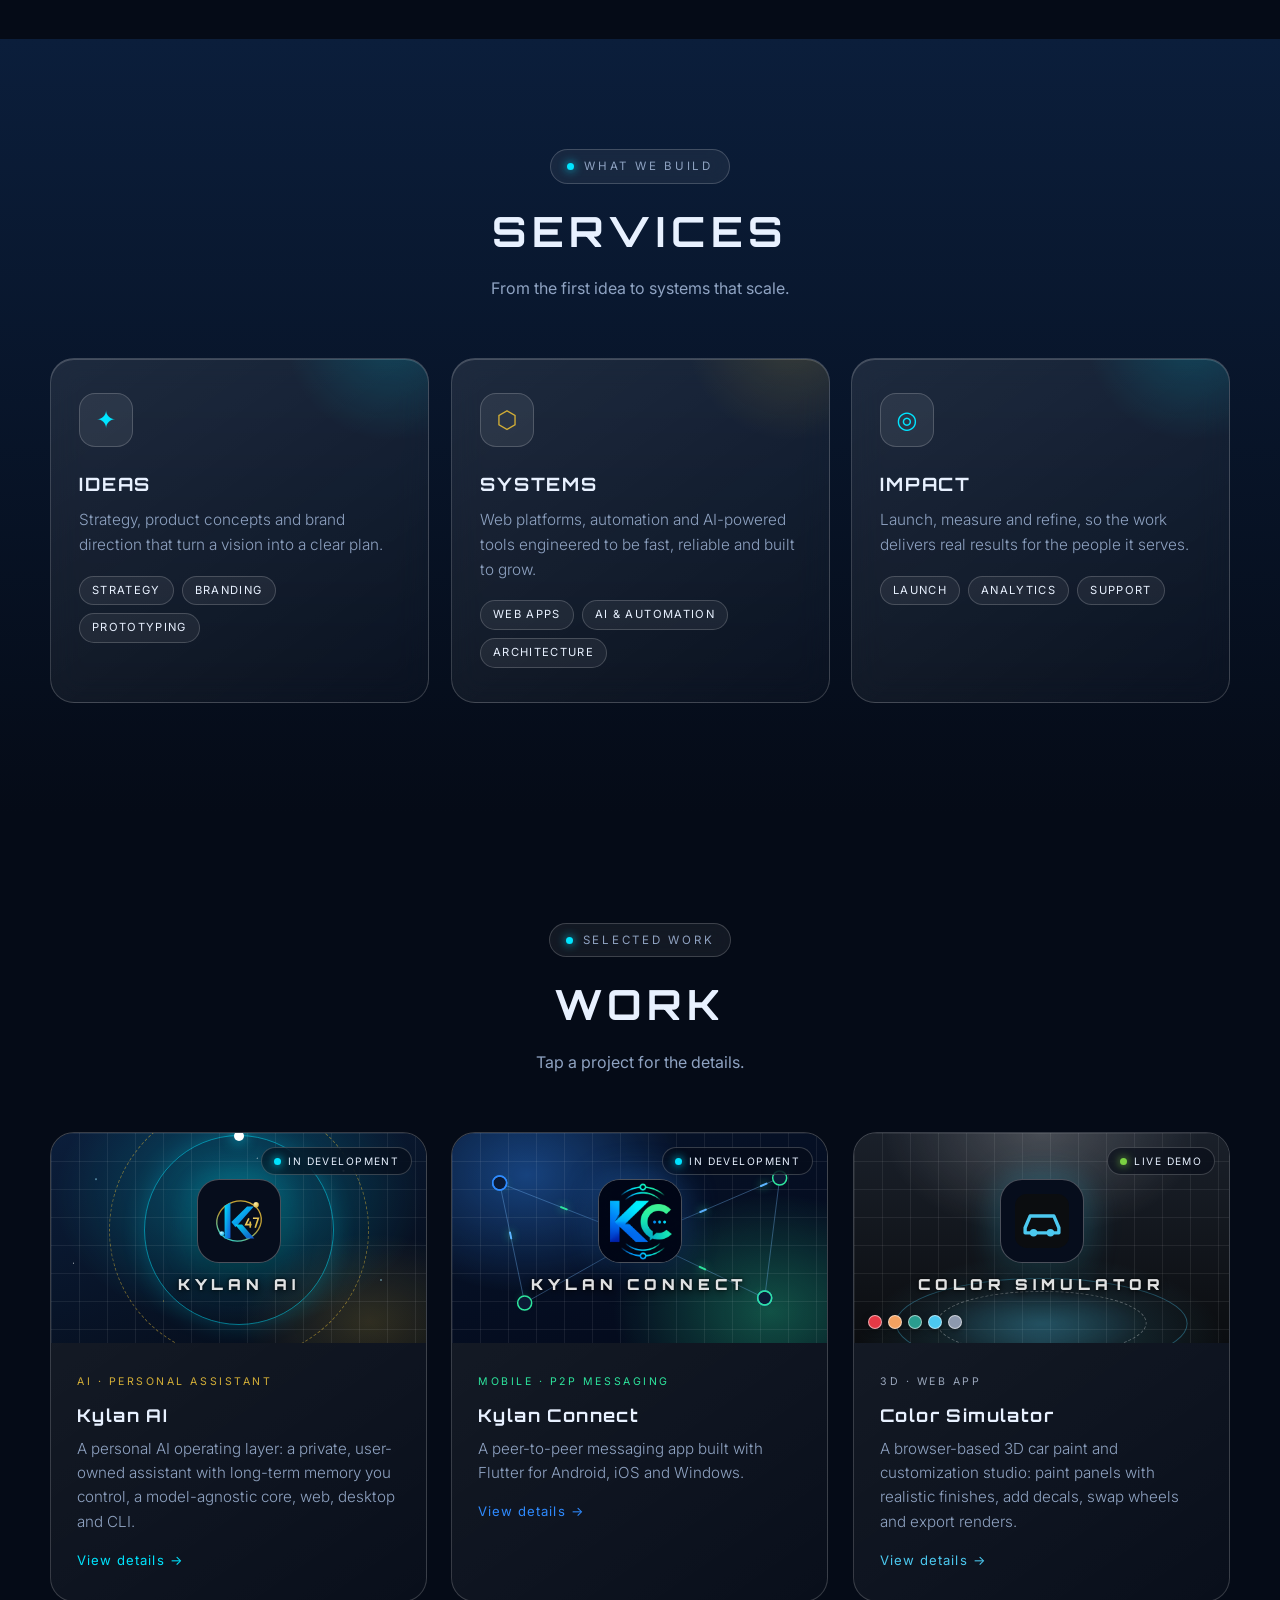
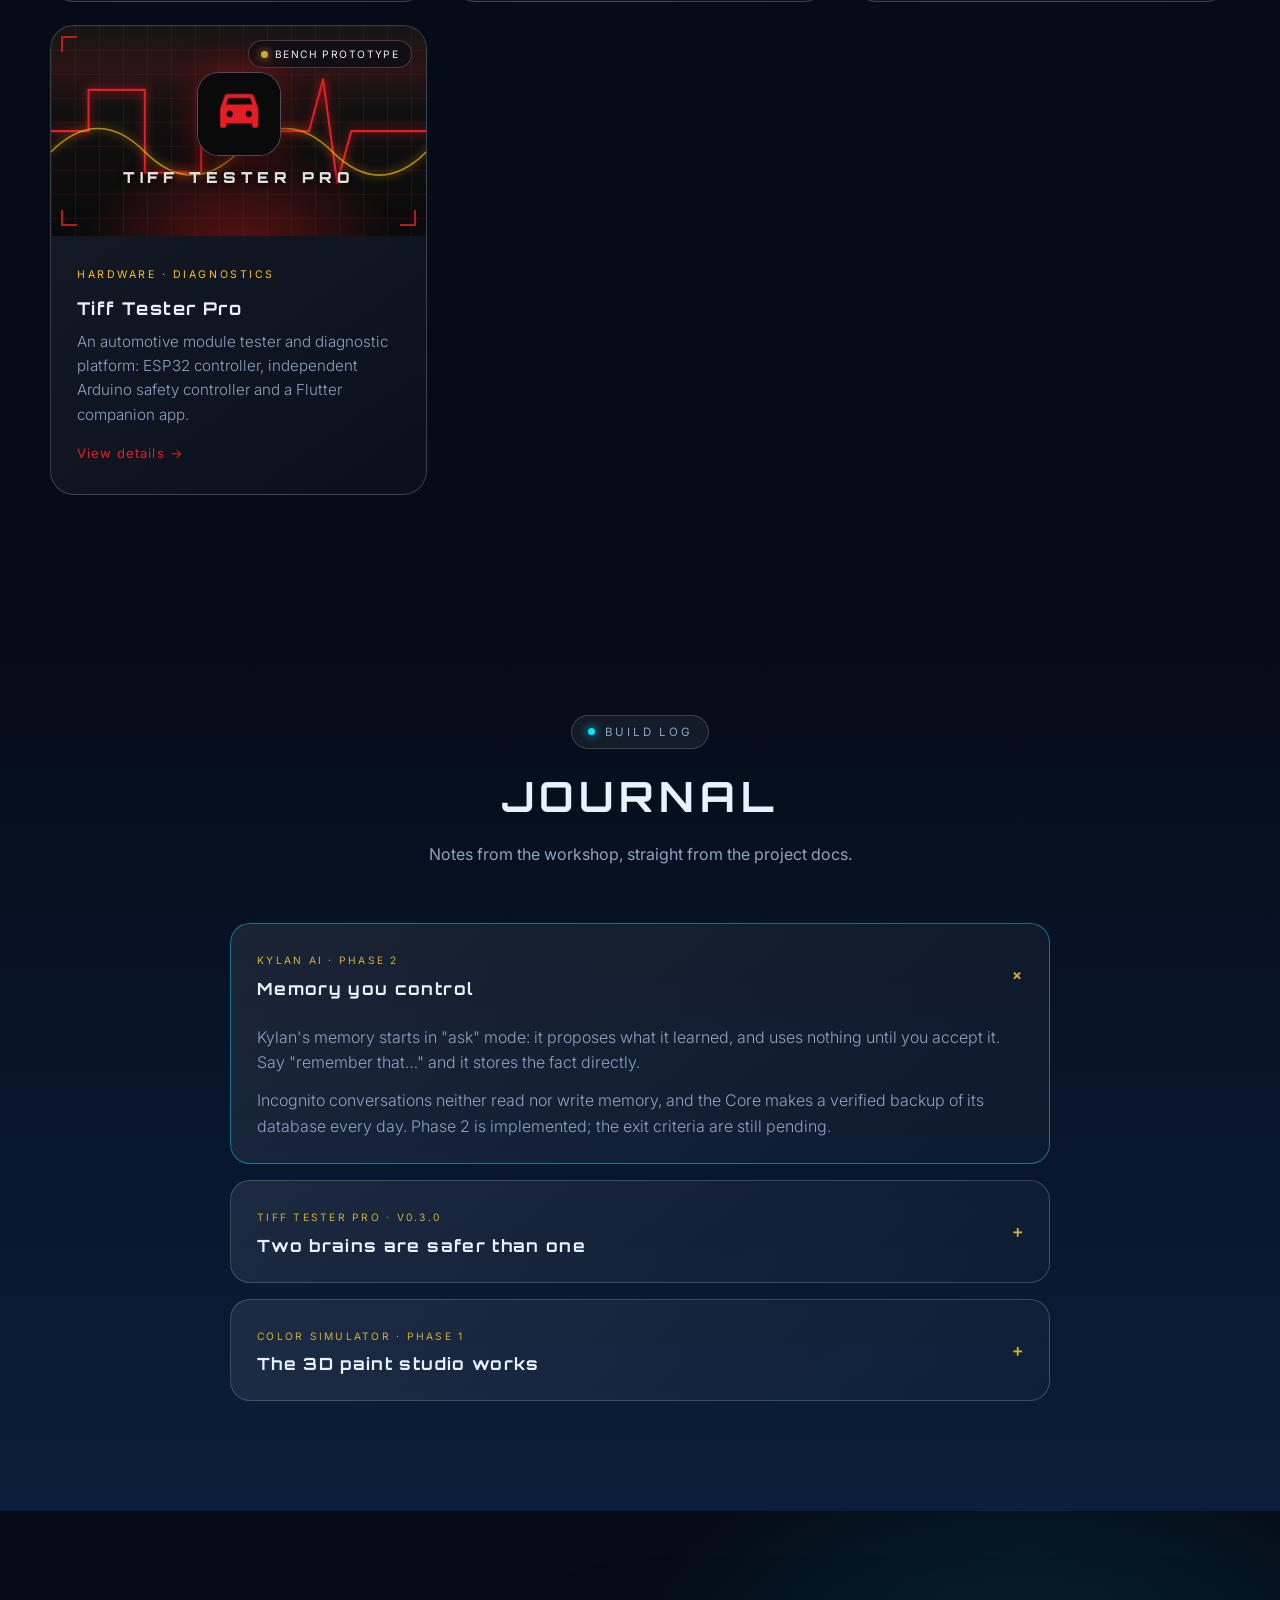
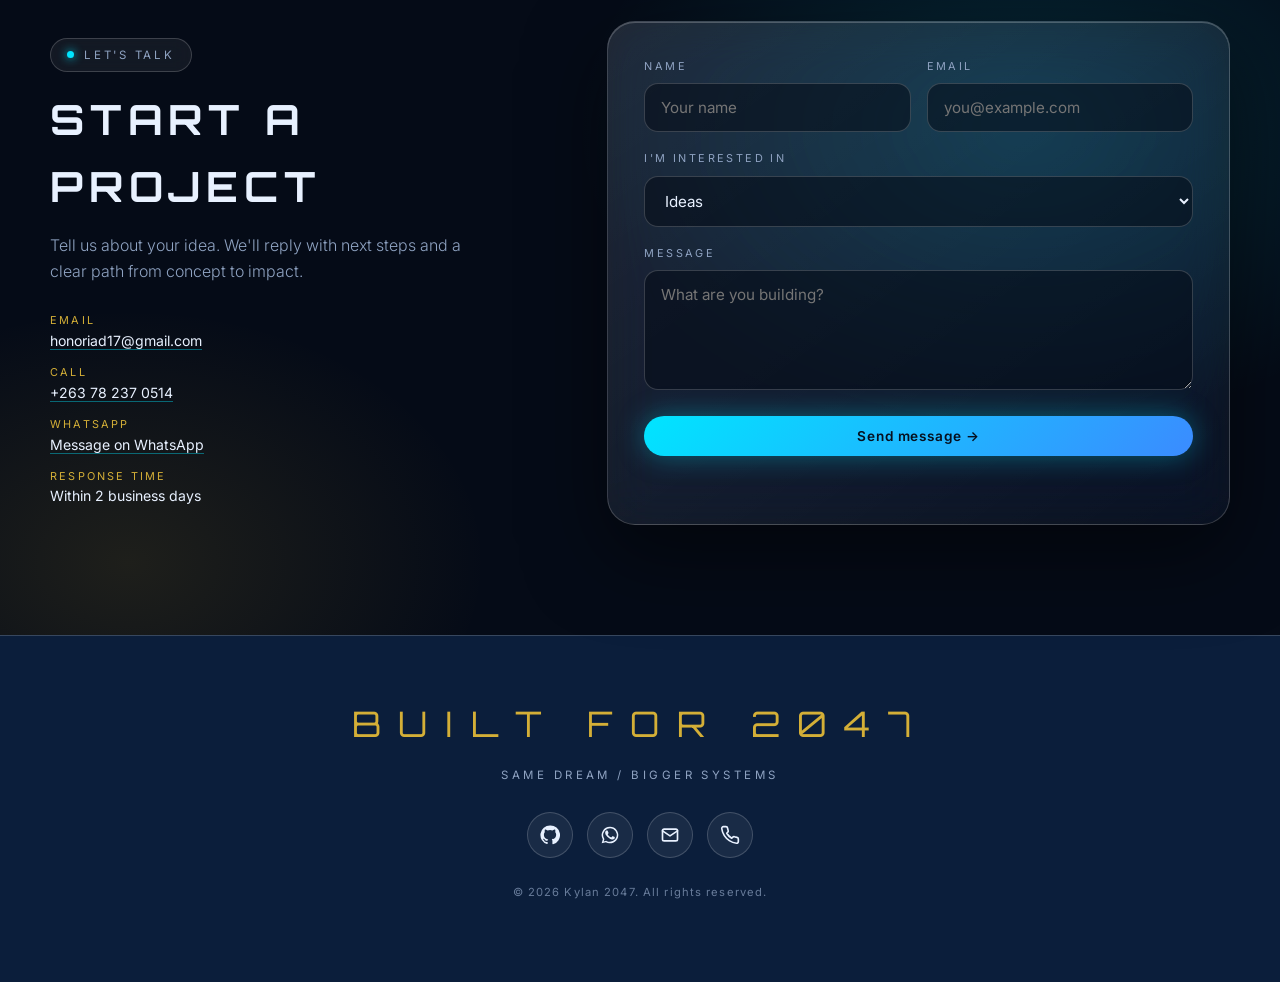
==== commit 0c4fe7e3: "Add Tiff Tester Pro logo and give each project card its own themed design Co-Authored-By: Claude Son" ====
--- a/index.html
+++ b/index.html
@@ -294,11 +294,69 @@
     background-size: 28px 28px; }
   .thumb .glyph { position: relative; font-family: var(--display); font-weight: 900; font-size: 3.4rem; letter-spacing: .1em;
     color: rgba(var(--wh),.92); text-shadow: 0 0 30px currentColor; }
-  .t1 { background: radial-gradient(circle at 30% 20%, rgba(0,229,255,.55), var(--navy) 70%); }
-  .t2 { background: radial-gradient(circle at 70% 25%, rgba(212,175,55,.5), var(--navy) 70%); }
-  .t3 { background: radial-gradient(circle at 50% 10%, rgba(85,107,47,.8), var(--navy) 75%); }
-  .t4 { background: radial-gradient(circle at 50% 15%, rgba(0,229,255,.35), rgba(212,175,55,.2) 40%, var(--navy) 75%); }
+  .t1 { background: radial-gradient(70% 90% at 50% 30%, rgba(0,229,255,.28), transparent 70%), radial-gradient(50% 60% at 85% 90%, rgba(212,175,55,.2), transparent 70%), linear-gradient(160deg, #0b1e3b, #050b17); }
+  .t2 { background: radial-gradient(60% 80% at 20% 20%, rgba(47,139,255,.4), transparent 70%), radial-gradient(60% 80% at 85% 85%, rgba(46,229,157,.32), transparent 70%), linear-gradient(160deg, #07142b, #03091a); }
+  .t3 { background: radial-gradient(60% 70% at 50% 0%, rgba(255,255,255,.2), transparent 70%), radial-gradient(70% 60% at 50% 100%, rgba(76,201,240,.22), transparent 70%), linear-gradient(180deg, #1a202a, #0b0d10); }
+  .t4 { background: radial-gradient(60% 80% at 50% 110%, rgba(227,30,36,.38), transparent 70%), linear-gradient(180deg, #151515, #0a0a0a); }
   .thumb .glyph { font-size: clamp(1.8rem, 5vw, 2.6rem); }
+
+  /* Each project card carries its own project's look */
+  .p-ai      { --a: #00E5FF; --b: #D4AF37; }
+  .p-connect { --a: #2F8BFF; --b: #2EE59D; }
+  .p-sim     { --a: #4CC9F0; --b: #9AA7BB; }
+  .p-tiff    { --a: #E31E24; --b: #FFC107; }
+  .project .tag { color: var(--b); }
+  .project .more { color: var(--a) !important; transition: letter-spacing .25s; }
+  .project:hover .more { letter-spacing: .14em; }
+  .project:hover { border-color: var(--a); box-shadow: 0 30px 70px rgba(var(--sh),.55), 0 0 44px color-mix(in srgb, var(--a) 28%, transparent); }
+  .project .plogo { box-shadow: 0 10px 30px rgba(0,0,0,.45), 0 0 34px color-mix(in srgb, var(--a) 45%, transparent); }
+  .thumb { height: 210px; }
+  .thumb > .plogo, .thumb > .glyph { z-index: 2; }
+  .thumb > .glyph { text-shadow: 0 2px 10px #000, 0 0 3px rgba(0,0,0,.9); }
+  .art { position: absolute; inset: 0; z-index: 0; pointer-events: none; overflow: hidden; }
+  .art svg { position: absolute; inset: 0; width: 100%; height: 100%; }
+
+  /* Kylan AI: orbits + stars */
+  .art-ai .ring-a, .art-ai .ring-b { position: absolute; left: 50%; top: 46%; border-radius: 50%; }
+  .art-ai .ring-a { width: 190px; height: 190px; margin: -95px 0 0 -95px; border: 1px solid rgba(0,229,255,.5); box-shadow: 0 0 24px rgba(0,229,255,.2); animation: spin 14s linear infinite; }
+  .art-ai .ring-b { width: 260px; height: 260px; margin: -130px 0 0 -130px; border: 1px dashed rgba(212,175,55,.5); animation: spin 22s linear infinite reverse; }
+  .art-ai i { position: absolute; top: -5px; left: calc(50% - 5px); width: 10px; height: 10px; border-radius: 50%; background: #fff; box-shadow: 0 0 14px #00E5FF; }
+  .art-ai .ring-b i { box-shadow: 0 0 14px #D4AF37; background: #fff6c9; }
+  .art-ai .stars { position: absolute; inset: 0; opacity: .7;
+    background-image: radial-gradient(1.5px 1.5px at 12% 22%, #9fe9ff, transparent), radial-gradient(1.5px 1.5px at 78% 18%, #fff, transparent), radial-gradient(1px 1px at 30% 80%, #D4AF37, transparent),
+      radial-gradient(1.5px 1.5px at 88% 70%, #9fe9ff, transparent), radial-gradient(1px 1px at 55% 12%, #fff, transparent), radial-gradient(1px 1px at 6% 62%, #fff, transparent); }
+  @keyframes spin { to { transform: rotate(360deg); } }
+
+  /* Kylan Connect: peer-to-peer network */
+  .art-connect line { stroke: rgba(122,190,255,.35); stroke-width: 1; }
+  .art-connect .pkt { stroke: #2EE59D; stroke-width: 2; stroke-linecap: round; stroke-dasharray: 6 60; animation: packet 2.8s linear infinite; filter: drop-shadow(0 0 4px #2EE59D); }
+  .art-connect .pkt:nth-of-type(2n) { animation-duration: 3.6s; stroke: #5db4ff; }
+  @keyframes packet { to { stroke-dashoffset: -132; } }
+  .art-connect circle { fill: #0b1a35; stroke: #2F8BFF; stroke-width: 1.5; }
+  .art-connect circle.n2 { stroke: #2EE59D; }
+  .art-connect circle.pulse { fill: none; transform-box: fill-box; transform-origin: center; animation: ping 2.6s ease-out infinite; }
+  @keyframes ping { from { transform: scale(1); opacity: .8; } to { transform: scale(2.6); opacity: 0; } }
+
+  /* Color Simulator: showroom, spotlight, turntable, paint chips */
+  .art-sim .spot { position: absolute; left: 50%; top: -30%; width: 70%; height: 130%; transform: translateX(-50%);
+    background: conic-gradient(from 180deg at 50% 0, transparent 160deg, rgba(255,255,255,.14) 175deg, rgba(255,255,255,.14) 185deg, transparent 200deg); filter: blur(6px); }
+  .art-sim .floor { position: absolute; left: 50%; bottom: -26px; width: 78%; aspect-ratio: 3.2; transform: translateX(-50%); border-radius: 50%;
+    background: radial-gradient(closest-side, rgba(76,201,240,.22), transparent 75%); border: 1px solid rgba(76,201,240,.35); }
+  .art-sim .floor::after { content: ""; position: absolute; inset: 14%; border-radius: 50%; border: 1px dashed rgba(255,255,255,.3); animation: spin 18s linear infinite; }
+  .art-sim .chips { position: absolute; left: 14px; bottom: 14px; display: flex; gap: 6px; }
+  .art-sim .chips b { width: 14px; height: 14px; border-radius: 50%; border: 1.5px solid rgba(255,255,255,.55); box-shadow: 0 2px 6px rgba(0,0,0,.5); }
+
+  /* Tiff Tester Pro: oscilloscope */
+  .p-tiff .thumb::before { background-image: linear-gradient(rgba(227,30,36,.14) 1px, transparent 1px), linear-gradient(90deg, rgba(227,30,36,.14) 1px, transparent 1px); background-size: 24px 24px; }
+  .art-tiff .wave { position: absolute; left: 0; top: 18%; height: 64%; width: 200%; animation: scope 5s linear infinite; }
+  .art-tiff .wave path { fill: none; stroke: #E31E24; stroke-width: 2.2; stroke-linejoin: round; filter: drop-shadow(0 0 5px #E31E24); }
+  .art-tiff .wave path.w2 { stroke: #FFC107; stroke-width: 1.4; opacity: .7; filter: drop-shadow(0 0 4px #FFC107); }
+  @keyframes scope { to { transform: translateX(-50%); } }
+  .art-tiff .corner { position: absolute; width: 16px; height: 16px; border: 2px solid rgba(227,30,36,.8); }
+  .art-tiff .tl { top: 10px; left: 10px; border-right: 0; border-bottom: 0; } .art-tiff .bl { bottom: 10px; left: 10px; border-right: 0; border-top: 0; }
+  .art-tiff .br { bottom: 10px; right: 10px; border-left: 0; border-top: 0; }
+  .art-tiff .scan { position: absolute; left: 0; right: 0; height: 40%; background: linear-gradient(transparent, rgba(227,30,36,.12), transparent); animation: sweep 3.4s ease-in-out infinite; }
+  @keyframes sweep { 0% { top: -40%; } 100% { top: 100%; } }
   .thumb.has-logo, .modal-head.has-logo { display: flex; flex-direction: column; justify-content: center; align-items: center; gap: 10px; }
   .plogo { position: relative; width: 84px; height: 84px; border-radius: 22px; object-fit: cover; padding: 0; background: #060d1c;
     border: 1px solid rgba(255,255,255,.28); box-shadow: 0 10px 30px rgba(0,0,0,.45), 0 0 34px rgba(0,229,255,.28); }
@@ -631,20 +689,28 @@
       <p>Tap a project for the details.</p>
     </div>
     <div class="work-grid">
-      <a class="project reveal" href="#work" data-project="kylan-ai">
-        <div class="thumb t1 has-logo"><span class="badge dev">In development</span><img class="plogo pad" src="assets/logos/kylan-ai.svg" alt="Kylan AI logo" loading="lazy"><span class="glyph">KYLAN AI</span></div>
+      <a class="project p-ai reveal" href="#work" data-project="kylan-ai">
+        <div class="thumb t1 has-logo"><div class="art art-ai" aria-hidden="true"><div class="stars"></div><div class="ring-a"><i></i></div><div class="ring-b"><i></i></div></div><span class="badge dev">In development</span><img class="plogo pad" src="assets/logos/kylan-ai.svg" alt="Kylan AI logo" loading="lazy"><span class="glyph">KYLAN AI</span></div>
         <div class="proj-body"><span class="tag">AI · Personal assistant</span><h3>Kylan AI</h3><p>A personal AI operating layer: a private, user-owned assistant with long-term memory you control, a model-agnostic core, web, desktop and CLI.</p><span class="more">View details →</span></div>
       </a>
-      <a class="project reveal" style="--d:.1s" href="#work" data-project="kylan-connect">
-        <div class="thumb t2 has-logo"><span class="badge dev">In development</span><img class="plogo" src="assets/logos/kylan-connect.png" alt="Kylan Connect logo" loading="lazy"><span class="glyph">KYLAN CONNECT</span></div>
+      <a class="project p-connect reveal" style="--d:.1s" href="#work" data-project="kylan-connect">
+        <div class="thumb t2 has-logo"><div class="art art-connect" aria-hidden="true"><svg viewBox="0 0 400 210" preserveAspectRatio="xMidYMid slice">
+          <g><line x1="60" y1="50" x2="200" y2="105"/><line x1="200" y1="105" x2="340" y2="45"/><line x1="60" y1="50" x2="85" y2="170"/><line x1="85" y1="170" x2="200" y2="105"/><line x1="200" y1="105" x2="325" y2="165"/><line x1="340" y1="45" x2="325" y2="165"/></g>
+          <g><line class="pkt" x1="60" y1="50" x2="200" y2="105"/><line class="pkt" x1="200" y1="105" x2="340" y2="45"/><line class="pkt" x1="325" y1="165" x2="200" y2="105"/><line class="pkt" x1="85" y1="170" x2="60" y2="50"/></g>
+          <circle cx="60" cy="50" r="7"/><circle cx="340" cy="45" r="7" class="n2"/><circle cx="85" cy="170" r="7" class="n2"/><circle cx="325" cy="165" r="7"/><circle cx="200" cy="105" r="9" class="n2"/>
+          <circle class="pulse" cx="60" cy="50" r="7" style="stroke:#2F8BFF"/><circle class="pulse" cx="325" cy="165" r="7" style="stroke:#2EE59D;animation-delay:1.2s"/>
+        </svg></div><span class="badge dev">In development</span><img class="plogo" src="assets/logos/kylan-connect.png" alt="Kylan Connect logo" loading="lazy"><span class="glyph">KYLAN CONNECT</span></div>
         <div class="proj-body"><span class="tag">Mobile · P2P messaging</span><h3>Kylan Connect</h3><p>A peer-to-peer messaging app built with Flutter for Android, iOS and Windows.</p><span class="more">View details →</span></div>
       </a>
-      <a class="project reveal" style="--d:.2s" href="#work" data-project="color-simulator">
-        <div class="thumb t3 has-logo"><span class="badge live">Live demo</span><img class="plogo pad" src="assets/logos/color-simulator.svg" alt="Color Simulator logo" loading="lazy"><span class="glyph">COLOR SIMULATOR</span></div>
+      <a class="project p-sim reveal" style="--d:.2s" href="#work" data-project="color-simulator">
+        <div class="thumb t3 has-logo"><div class="art art-sim" aria-hidden="true"><div class="spot"></div><div class="floor"></div><div class="chips"><b style="background:#e63946"></b><b style="background:#f4a261"></b><b style="background:#2a9d8f"></b><b style="background:#4cc9f0"></b><b style="background:#8d99ae"></b></div></div><span class="badge live">Live demo</span><img class="plogo pad" src="assets/logos/color-simulator.svg" alt="Color Simulator logo" loading="lazy"><span class="glyph">COLOR SIMULATOR</span></div>
         <div class="proj-body"><span class="tag">3D · Web app</span><h3>Color Simulator</h3><p>A browser-based 3D car paint and customization studio: paint panels with realistic finishes, add decals, swap wheels and export renders.</p><span class="more">View details →</span></div>
       </a>
-      <a class="project reveal" style="--d:.3s" href="#work" data-project="tiff-tester-pro">
-        <div class="thumb t4"><span class="badge proto">Bench prototype</span><span class="glyph">TIFF</span></div>
+      <a class="project p-tiff reveal" style="--d:.3s" href="#work" data-project="tiff-tester-pro">
+        <div class="thumb t4 has-logo"><div class="art art-tiff" aria-hidden="true"><div class="scan"></div>
+          <svg class="wave" viewBox="0 0 800 130" preserveAspectRatio="none"><path d="M0 65 L40 65 L40 25 L100 25 L100 105 L160 105 L160 25 L220 25 L220 65 L260 65 L275 65 L290 15 L305 115 L320 65 L400 65 L440 65 L440 25 L500 25 L500 105 L560 105 L560 25 L620 25 L620 65 L660 65 L675 65 L690 15 L705 115 L720 65 L800 65"/><path class="w2" d="M0 85 Q50 40 100 85 T200 85 T300 85 T400 85 T500 85 T600 85 T700 85 T800 85"/></svg>
+          <span class="corner tl"></span><span class="corner bl"></span><span class="corner br"></span></div>
+          <span class="badge proto">Bench prototype</span><img class="plogo" src="assets/logos/tiff-tester-pro.png" alt="Tiff Tester Pro logo" loading="lazy"><span class="glyph">TIFF TESTER PRO</span></div>
         <div class="proj-body"><span class="tag">Hardware · Diagnostics</span><h3>Tiff Tester Pro</h3><p>An automotive module tester and diagnostic platform: ESP32 controller, independent Arduino safety controller and a Flutter companion app.</p><span class="more">View details →</span></div>
       </a>
     </div>
@@ -881,7 +947,7 @@
       links: [], demo: COLOR_SIM_DEMO_URL
     },
     'tiff-tester-pro': {
-      title: 'Tiff Tester Pro', tag: 'Hardware · Diagnostics', glyph: 'TIFF', bg: 't4', badge: ['proto', 'Bench prototype'],
+      title: 'Tiff Tester Pro', tag: 'Hardware · Diagnostics', glyph: 'TIFF TESTER PRO', logo: 'assets/logos/tiff-tester-pro.png', bg: 't4', badge: ['proto', 'Bench prototype'],
       desc: 'A bench-first automotive module tester, diagnostic and service platform. An ESP32 main controller works alongside an independent Arduino Nano safety controller, with a Flutter companion app for Android.',
       feat: ['Dual-controller safety architecture', 'CAN and K-Line drivers and a BLE service', 'Test execution driven by module profiles stored on an SD card', 'Version 0.3.0: implemented, but not yet validated end to end on real hardware'],
       stack: ['ESP32', 'Arduino Nano', 'C++', 'CAN / K-Line', 'Bluetooth LE', 'Flutter'],
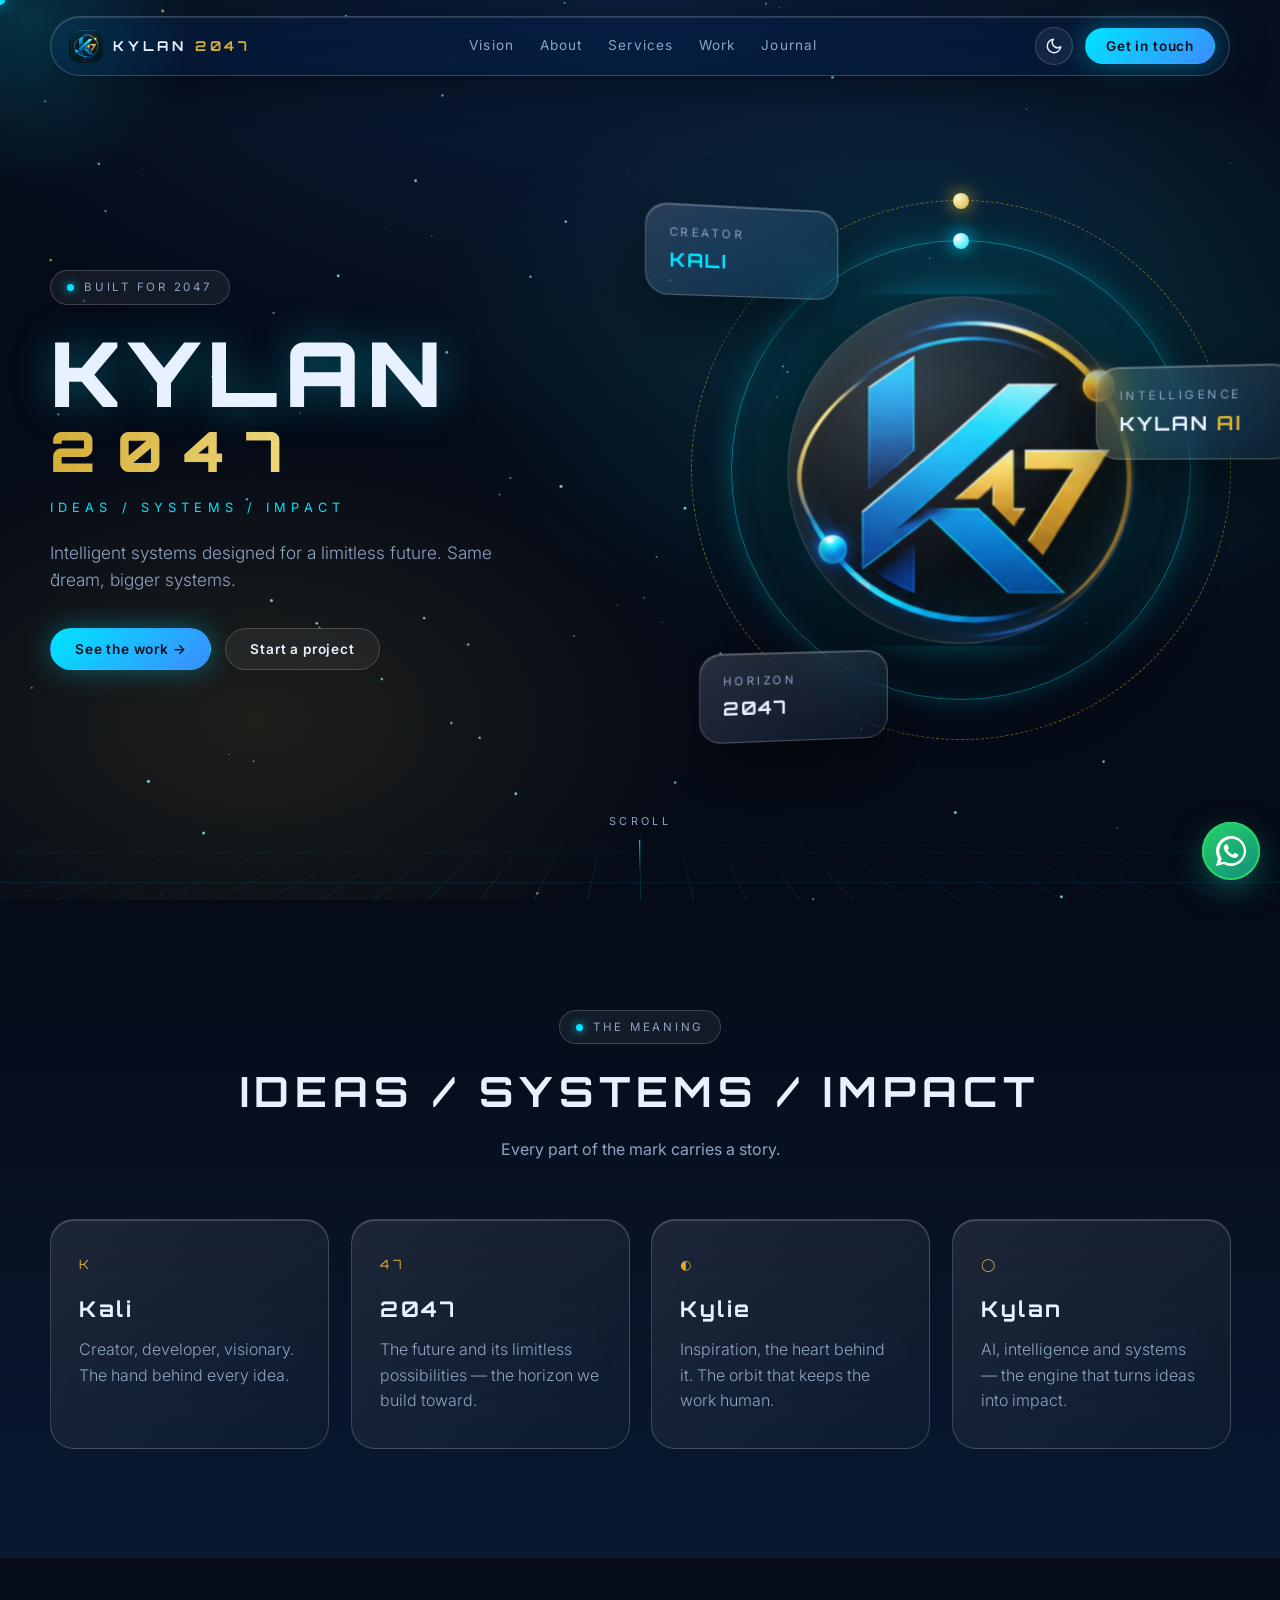
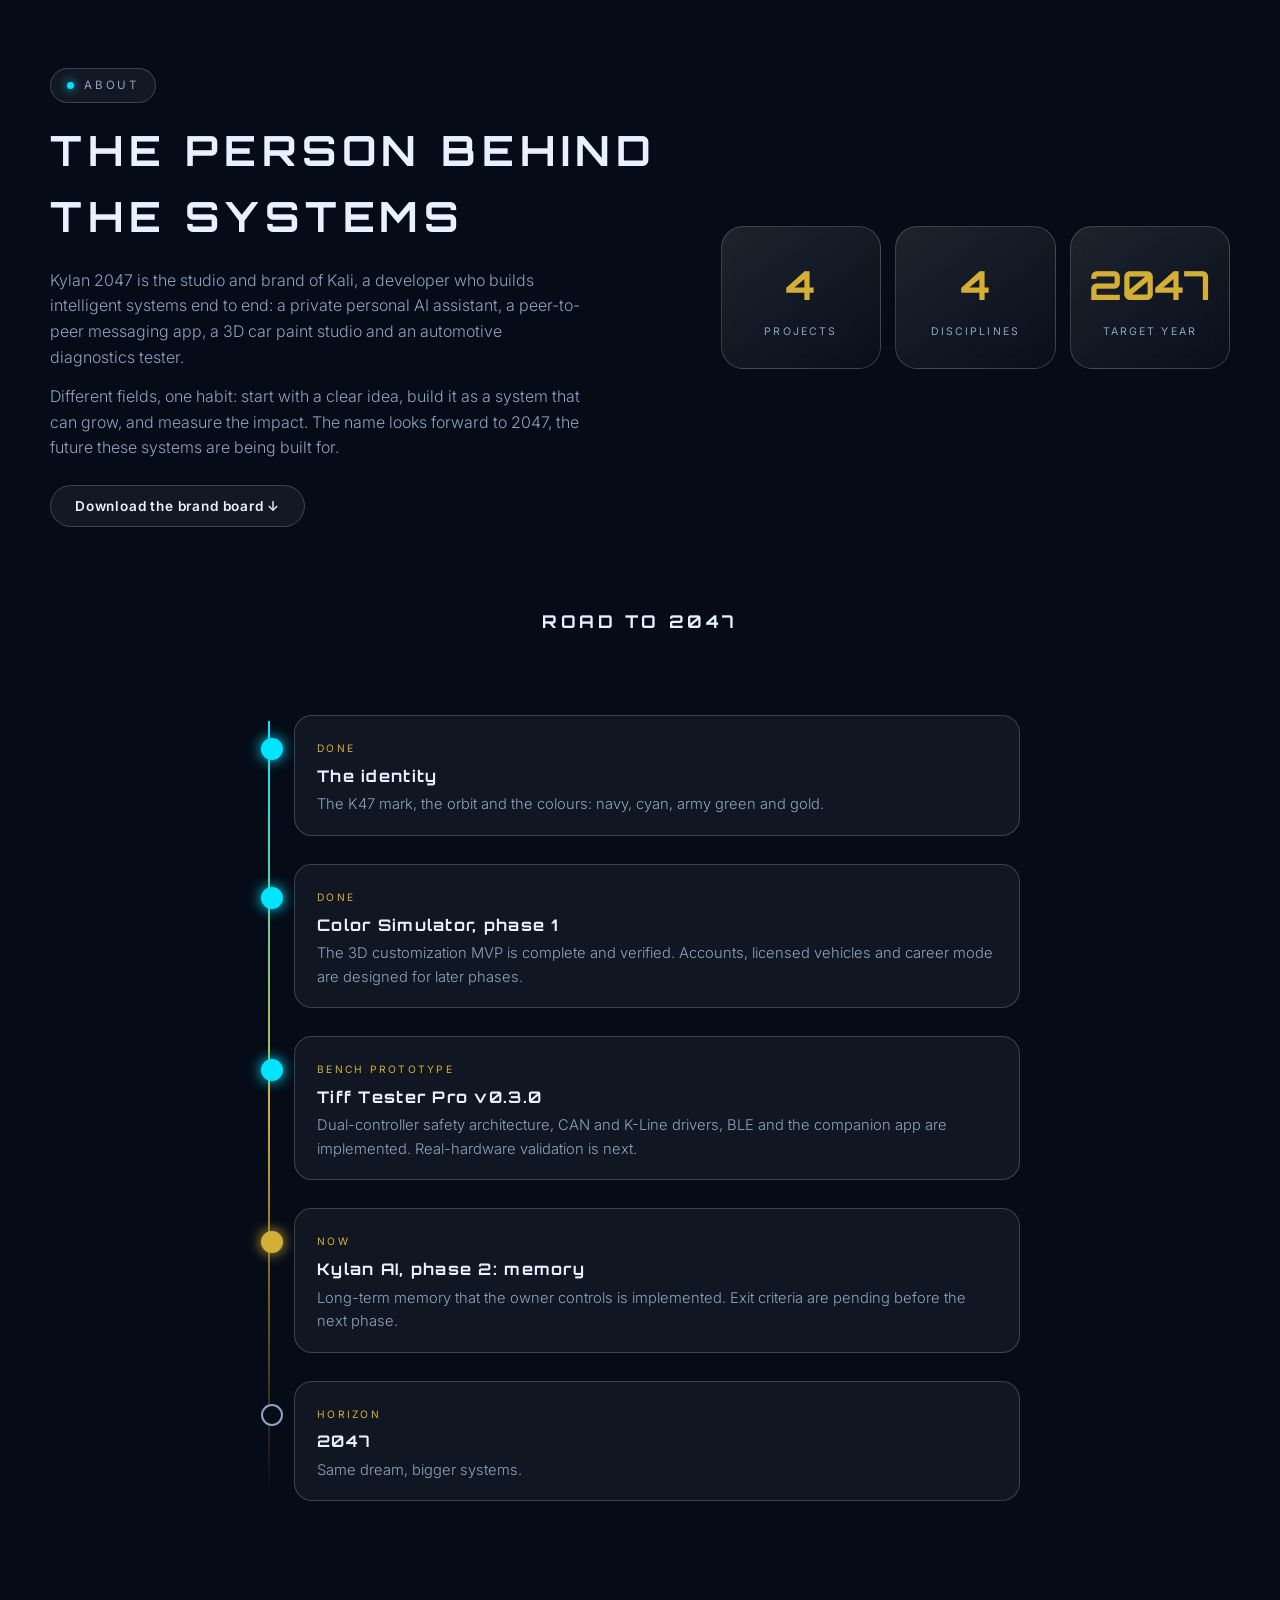
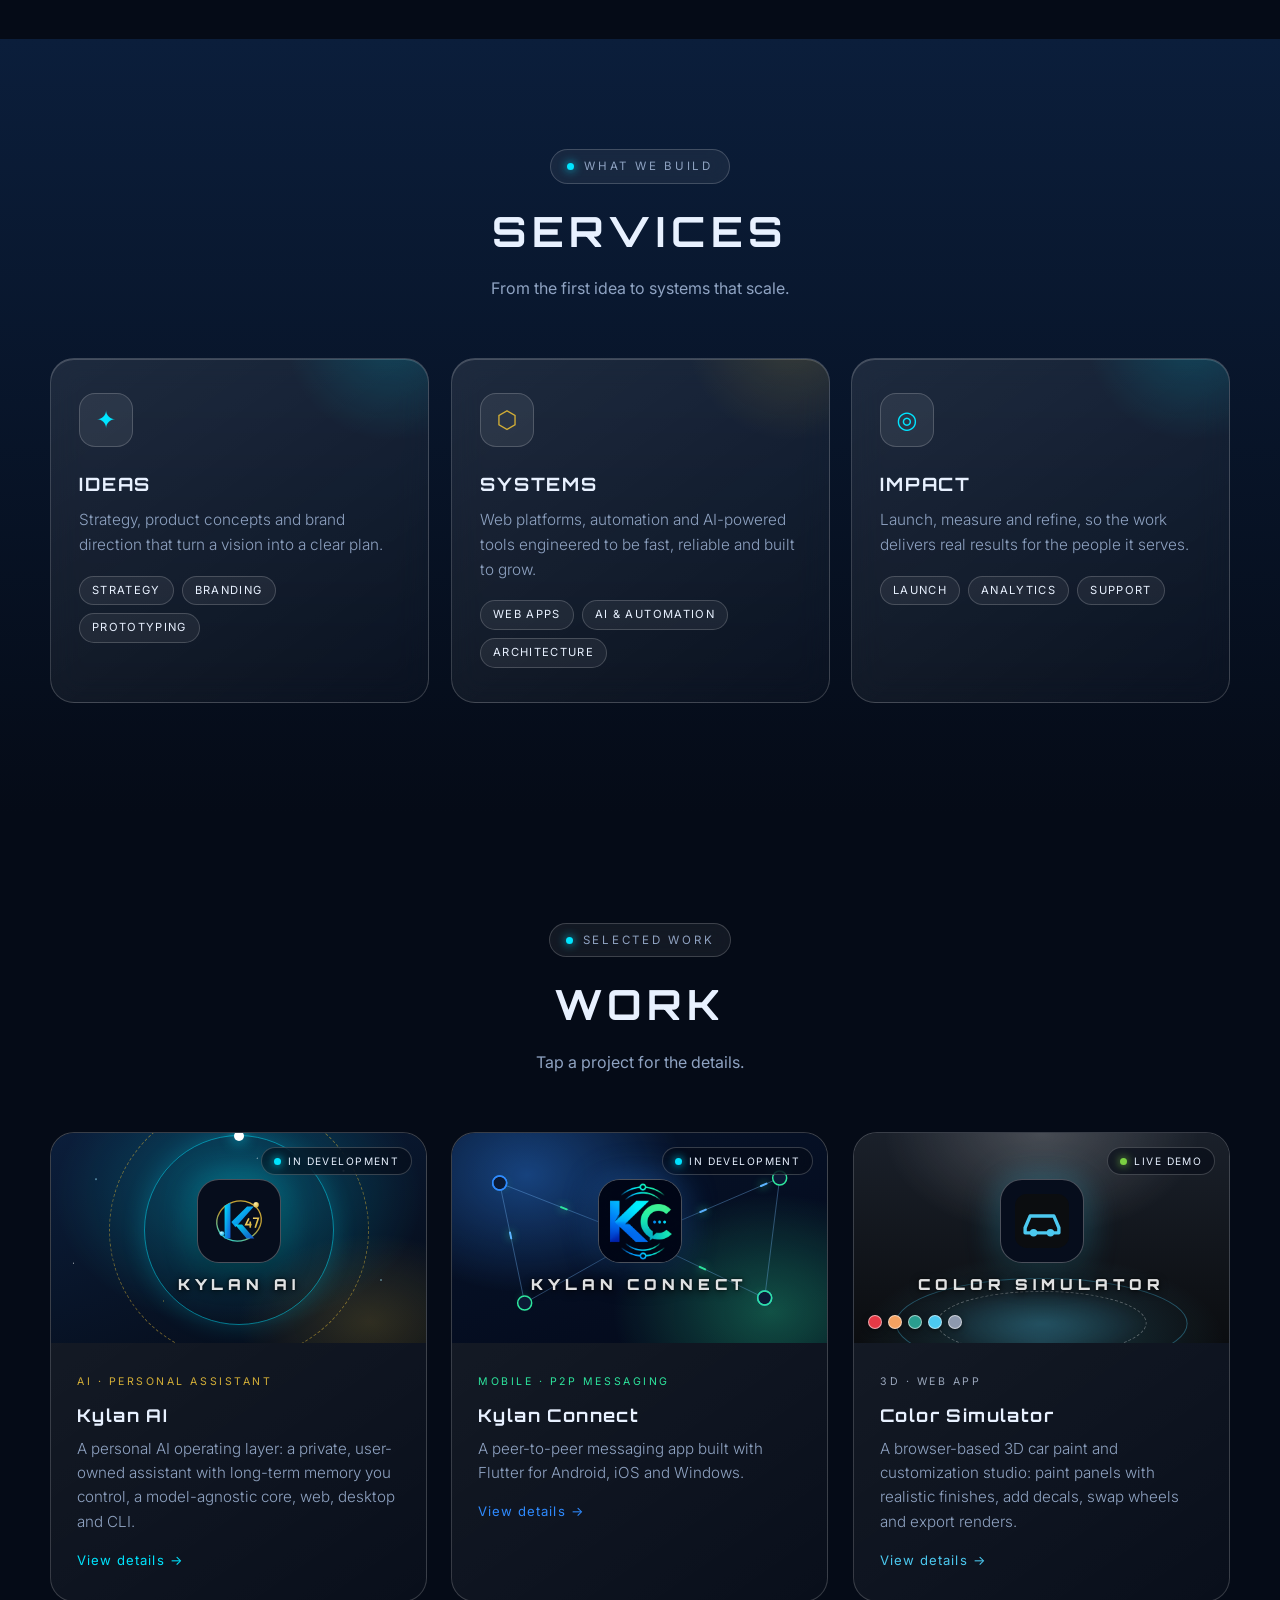
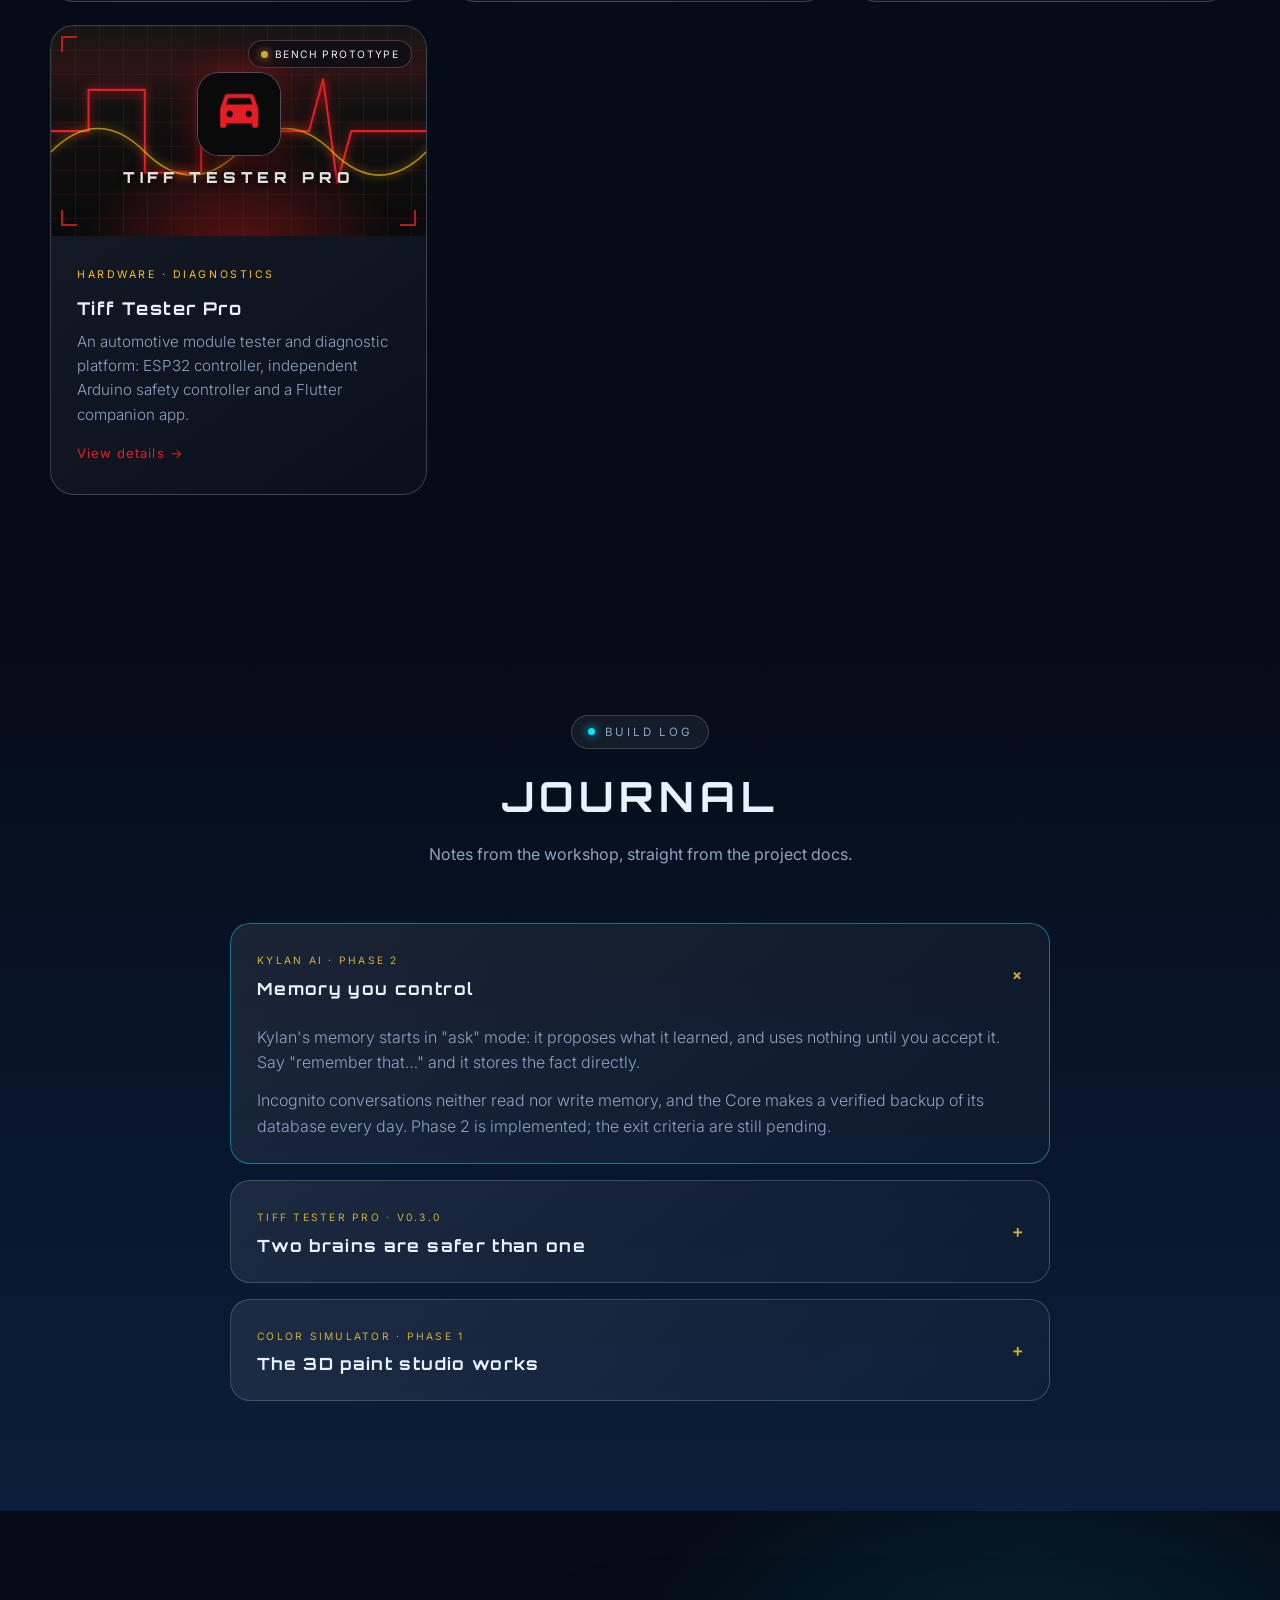
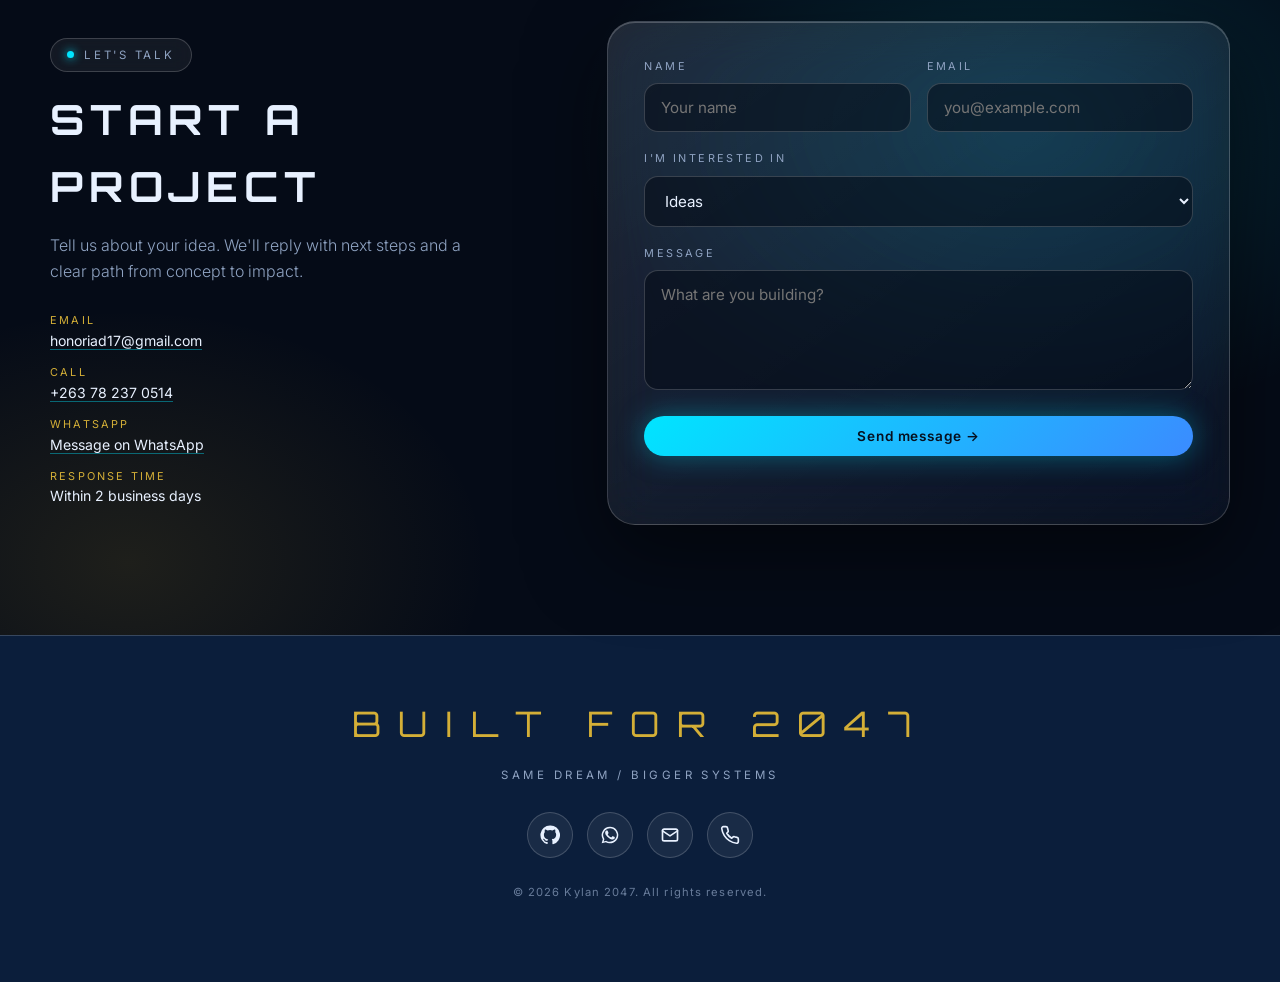
==== commit 749435f9: "Remove square grid from project card thumbnails and add screenshot gallery to project pop-ups Co-Aut" ====
--- a/index.html
+++ b/index.html
@@ -305,6 +305,7 @@
   .p-connect { --a: #2F8BFF; --b: #2EE59D; }
   .p-sim     { --a: #4CC9F0; --b: #9AA7BB; }
   .p-tiff    { --a: #E31E24; --b: #FFC107; }
+  .p-ai .thumb::before, .p-connect .thumb::before, .p-sim .thumb::before { display: none; }   /* no square grid; Tiff keeps its oscilloscope grid */
   .project .tag { color: var(--b); }
   .project .more { color: var(--a) !important; transition: letter-spacing .25s; }
   .project:hover .more { letter-spacing: .14em; }
@@ -483,6 +484,11 @@
   .chips { display: flex; flex-wrap: wrap; gap: 8px; list-style: none; padding: 0; }
   .chips li { font-size: .72rem; padding: 5px 13px; border-radius: 999px; background: rgba(var(--wh),.07); border: 1px solid var(--glass-edge); }
   .modal-actions { display: flex; flex-wrap: wrap; gap: 12px; margin-top: 26px; }
+  .shots { display: flex; gap: 14px; overflow-x: auto; padding: 4px 2px 14px; scroll-snap-type: x proximity; }
+  .shots a { flex: 0 0 auto; scroll-snap-align: start; display: block; border-radius: 16px; overflow: hidden; border: 1px solid var(--glass-edge); background: #060d1c;
+    box-shadow: 0 10px 30px rgba(var(--sh),.35); transition: transform .25s, border-color .25s; }
+  .shots a:hover { transform: translateY(-3px); border-color: var(--cyan); }
+  .shots img { display: block; height: 300px; width: auto; max-width: none; }
   .demo-frame { width: 100%; height: 360px; border: 1px solid var(--glass-edge); border-radius: 16px; margin-top: 16px; background: #000; }
 
   /* ---------- JOURNAL ---------- */
@@ -734,6 +740,7 @@
     <ul class="feat" id="mFeat"></ul>
     <h5>Built with</h5>
     <ul class="chips" id="mStack"></ul>
+    <div id="mShotsWrap" hidden><h5>Screenshots</h5><div class="shots" id="mShots"></div></div>
     <div class="modal-actions" id="mActions"></div>
     <iframe class="demo-frame" id="mDemo" title="Live demo" hidden loading="lazy"></iframe>
   </div>
@@ -926,6 +933,7 @@
   // ---------- Projects + modal ----------
   const PROJECTS = {
     'kylan-ai': {
+      shots: [],   // e.g. ['assets/screens/kylan-ai-1.png', 'assets/screens/kylan-ai-2.png']
       title: 'Kylan AI', tag: 'AI · Personal assistant', glyph: 'KYLAN AI', logo: 'assets/logos/kylan-ai.svg', pad: true, bg: 't1', badge: ['dev', 'In development'],
       desc: 'A personal AI operating layer. Kylan is a persistent, user-owned intelligence that knows your context, acts on your behalf within limits you set, and becomes more capable over time without taking authority you did not grant.',
       feat: ['Private and observable, with a model-agnostic core (cloud or local models)', 'Long-term memory the owner controls: it proposes, you accept', 'Incognito conversations that never read or write memory', 'Core service with a web UI, a desktop shell and a command-line interface', 'Verified daily backups of its database'],
@@ -933,6 +941,7 @@
       links: []
     },
     'kylan-connect': {
+      shots: [],   // e.g. ['assets/screens/kylan-connect-1.png', ...]
       title: 'Kylan Connect', tag: 'Mobile · P2P messaging', glyph: 'KYLAN CONNECT', logo: 'assets/logos/kylan-connect.png', bg: 't2', badge: ['dev', 'In development'],
       desc: 'A peer-to-peer messaging app: conversations that go straight between people instead of through a central server.',
       feat: ['Peer-to-peer messaging', 'One Flutter codebase for Android, iOS and Windows'],
@@ -964,6 +973,13 @@
     $('#mGlyph').textContent = p.glyph; $('#mTag').textContent = p.tag; $('#mTitle').textContent = p.title; $('#mDesc').textContent = p.desc;
     $('#mFeat').replaceChildren(...p.feat.map(t => Object.assign(document.createElement('li'), { textContent: t })));
     $('#mStack').replaceChildren(...p.stack.map(t => Object.assign(document.createElement('li'), { textContent: t })));
+    const shots = p.shots || [];
+    $('#mShotsWrap').hidden = !shots.length;
+    $('#mShots').replaceChildren(...shots.map((src, i) => {
+      const a = Object.assign(document.createElement('a'), { href: src, target: '_blank', rel: 'noopener' });
+      a.append(Object.assign(document.createElement('img'), { src, alt: p.title + ' screenshot ' + (i + 1), loading: 'lazy' }));
+      return a;
+    }));
     const act = $('#mActions'); act.replaceChildren();
     demoFrame.hidden = true; demoFrame.removeAttribute('src');
     if (p.demo) {
